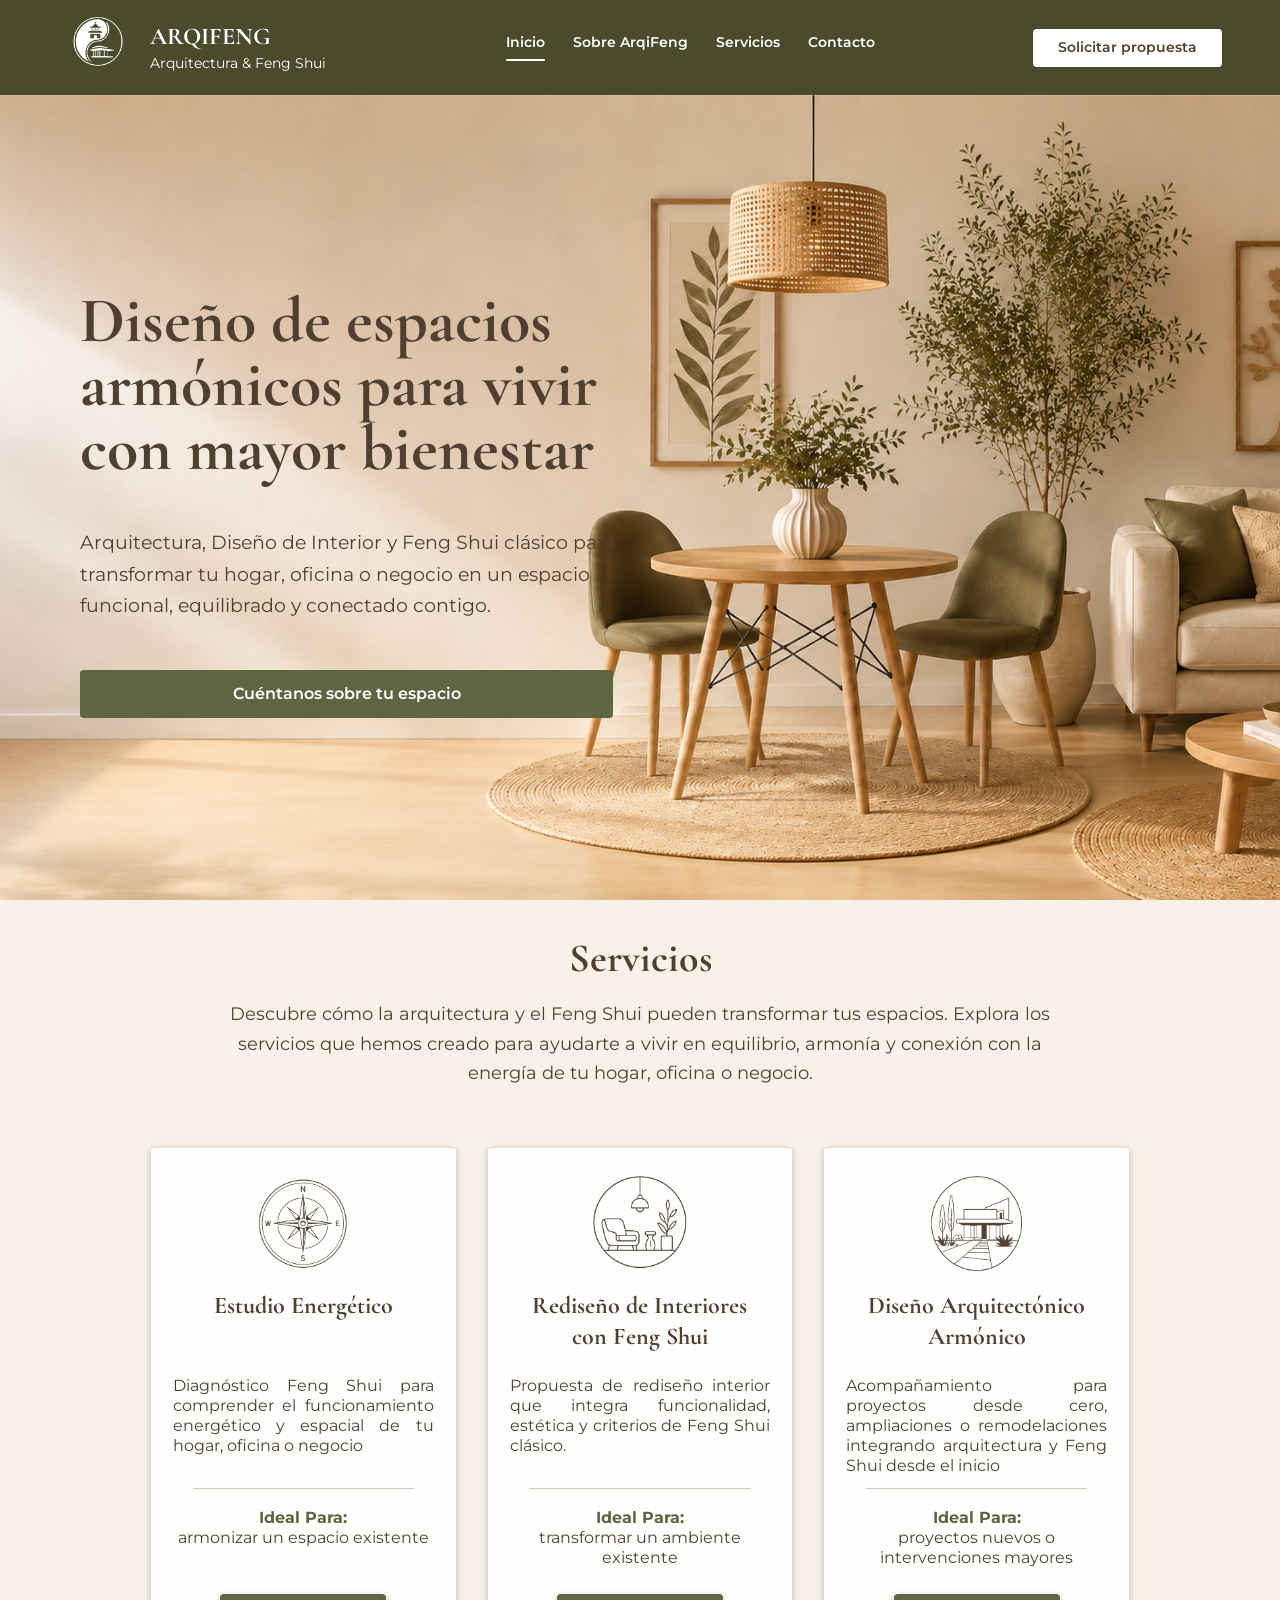
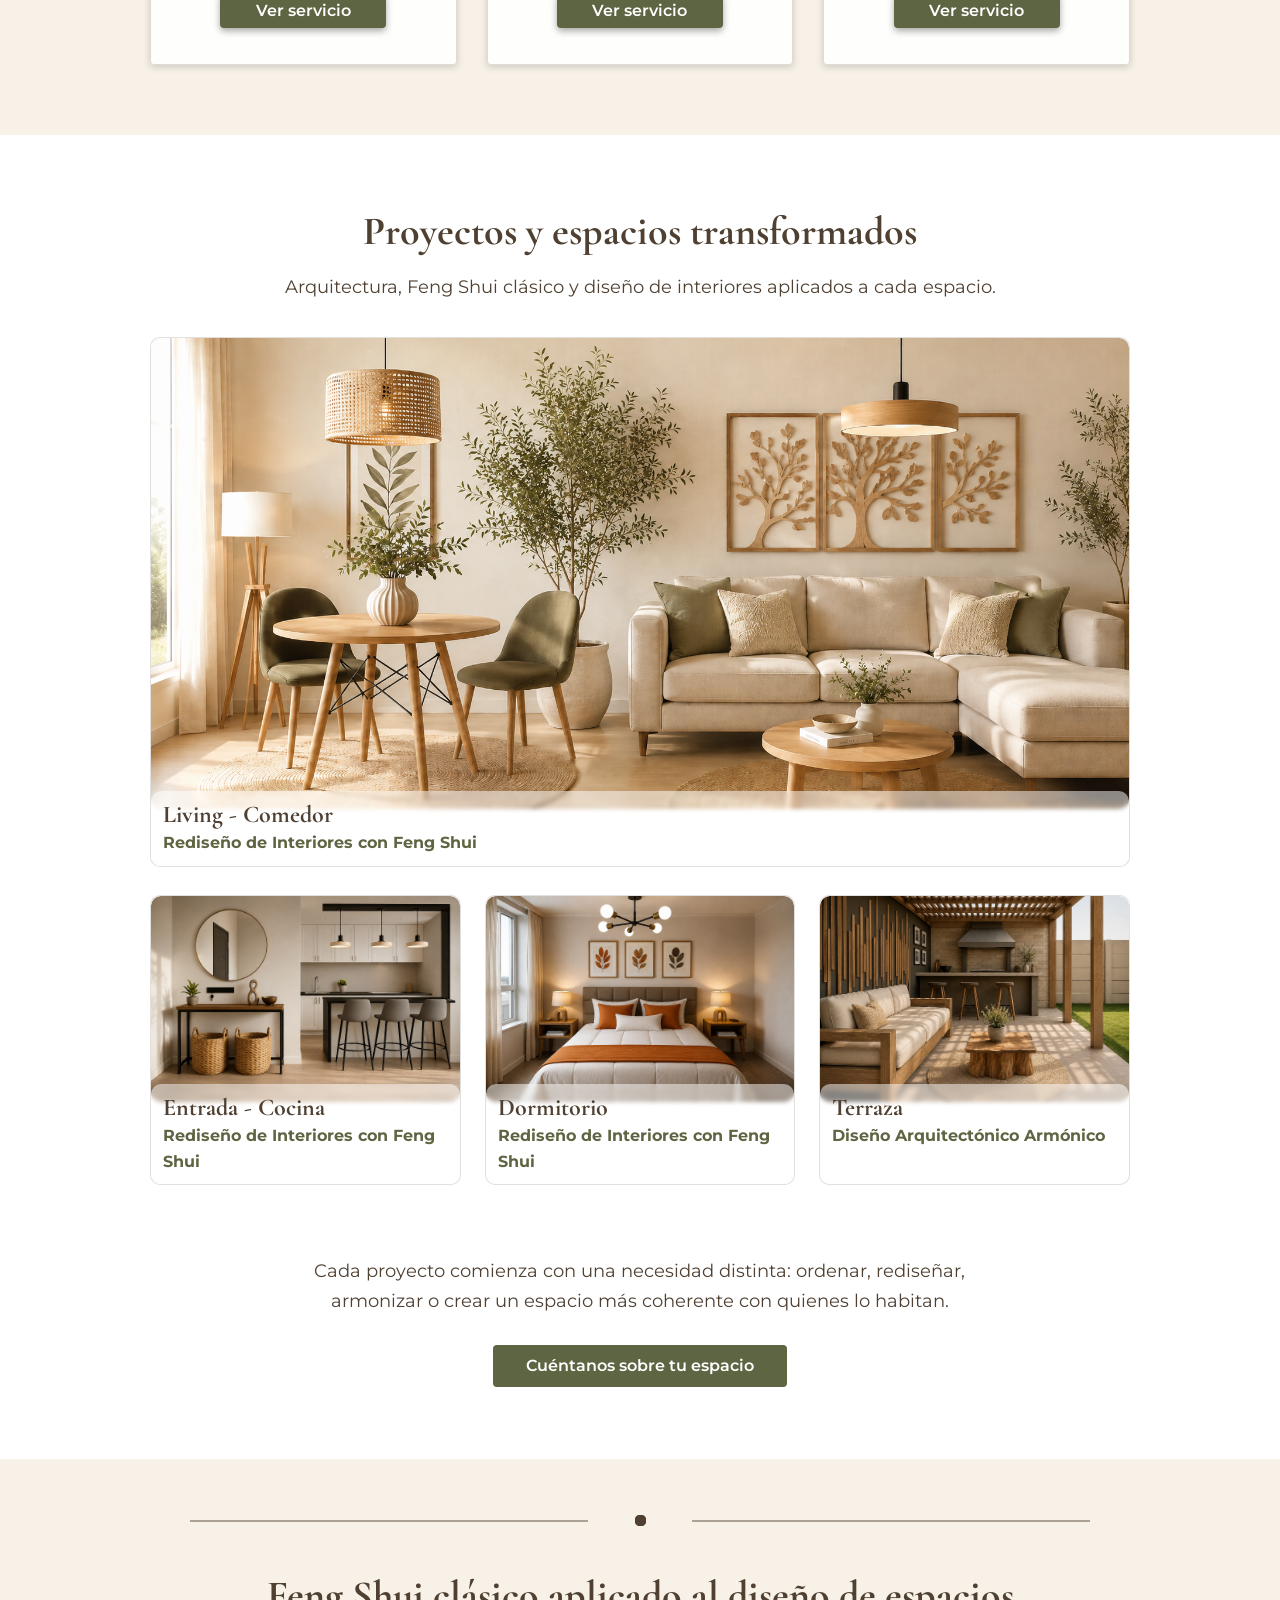
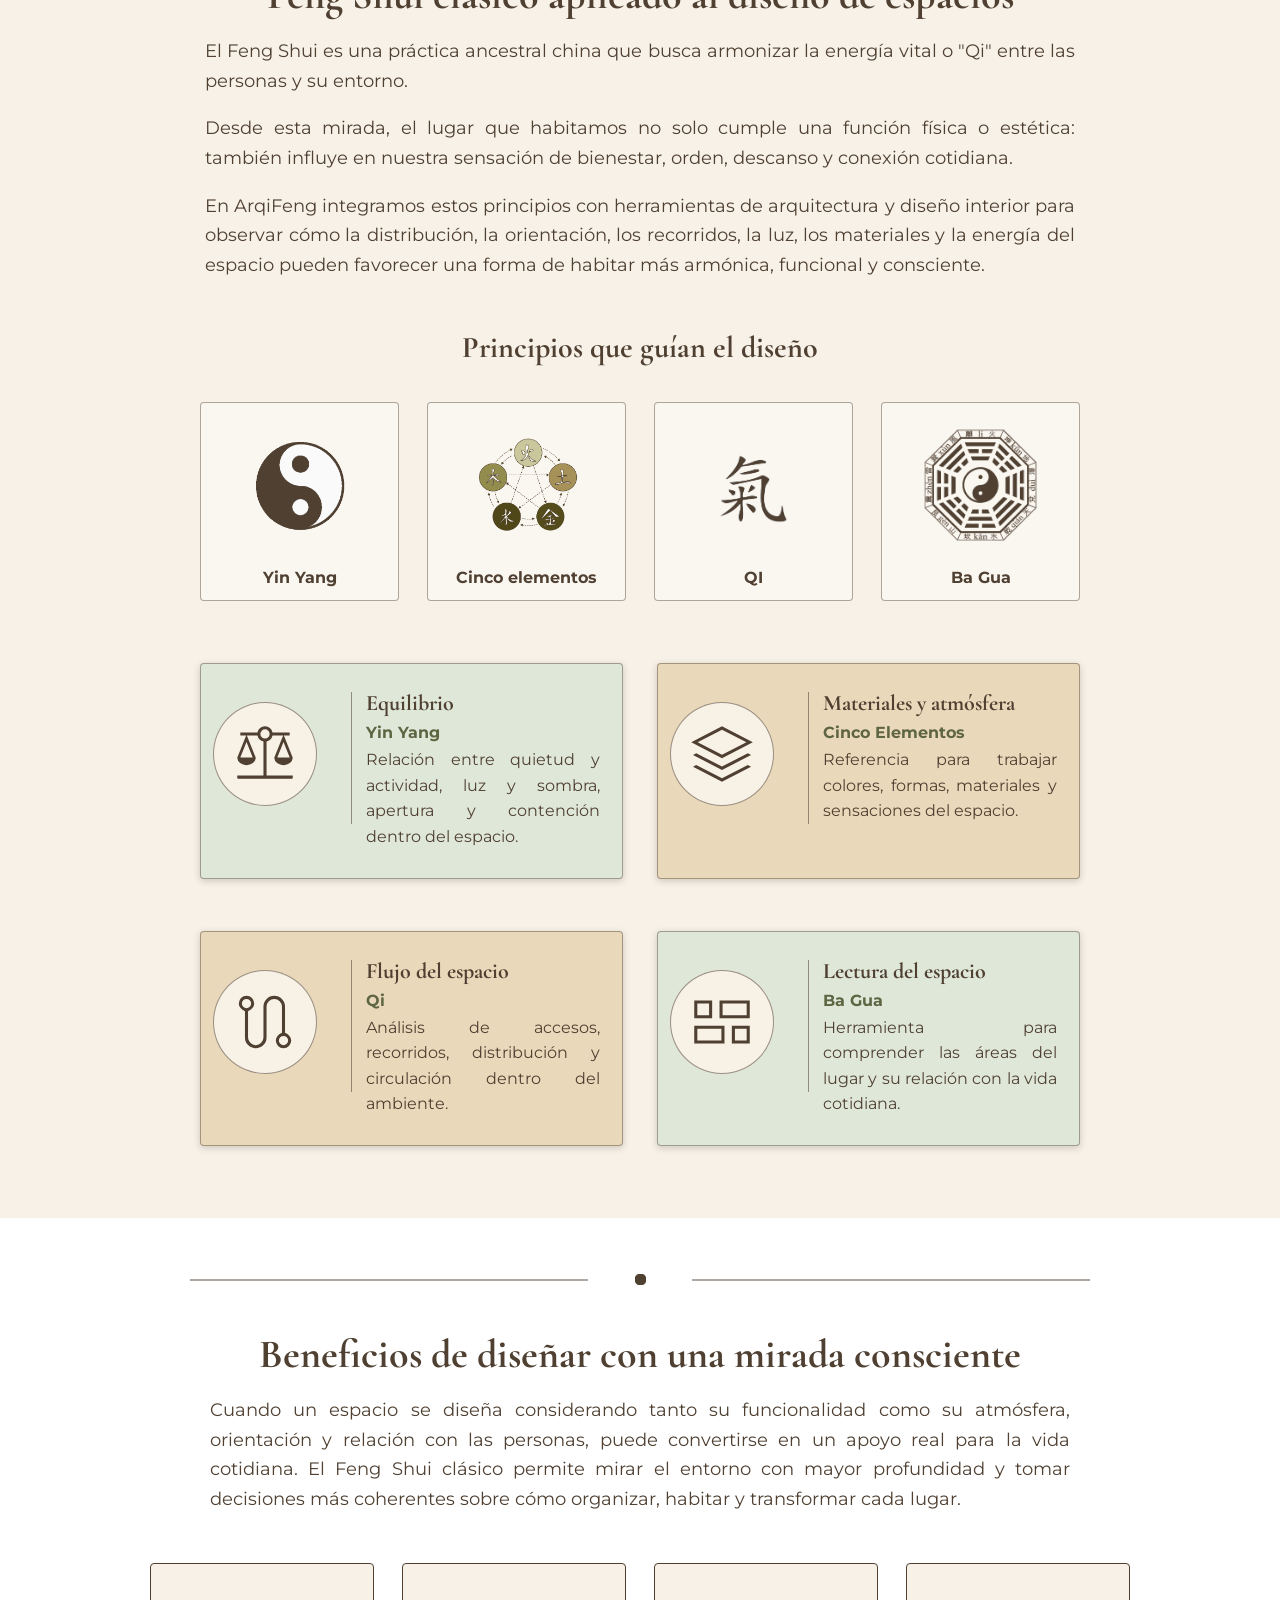
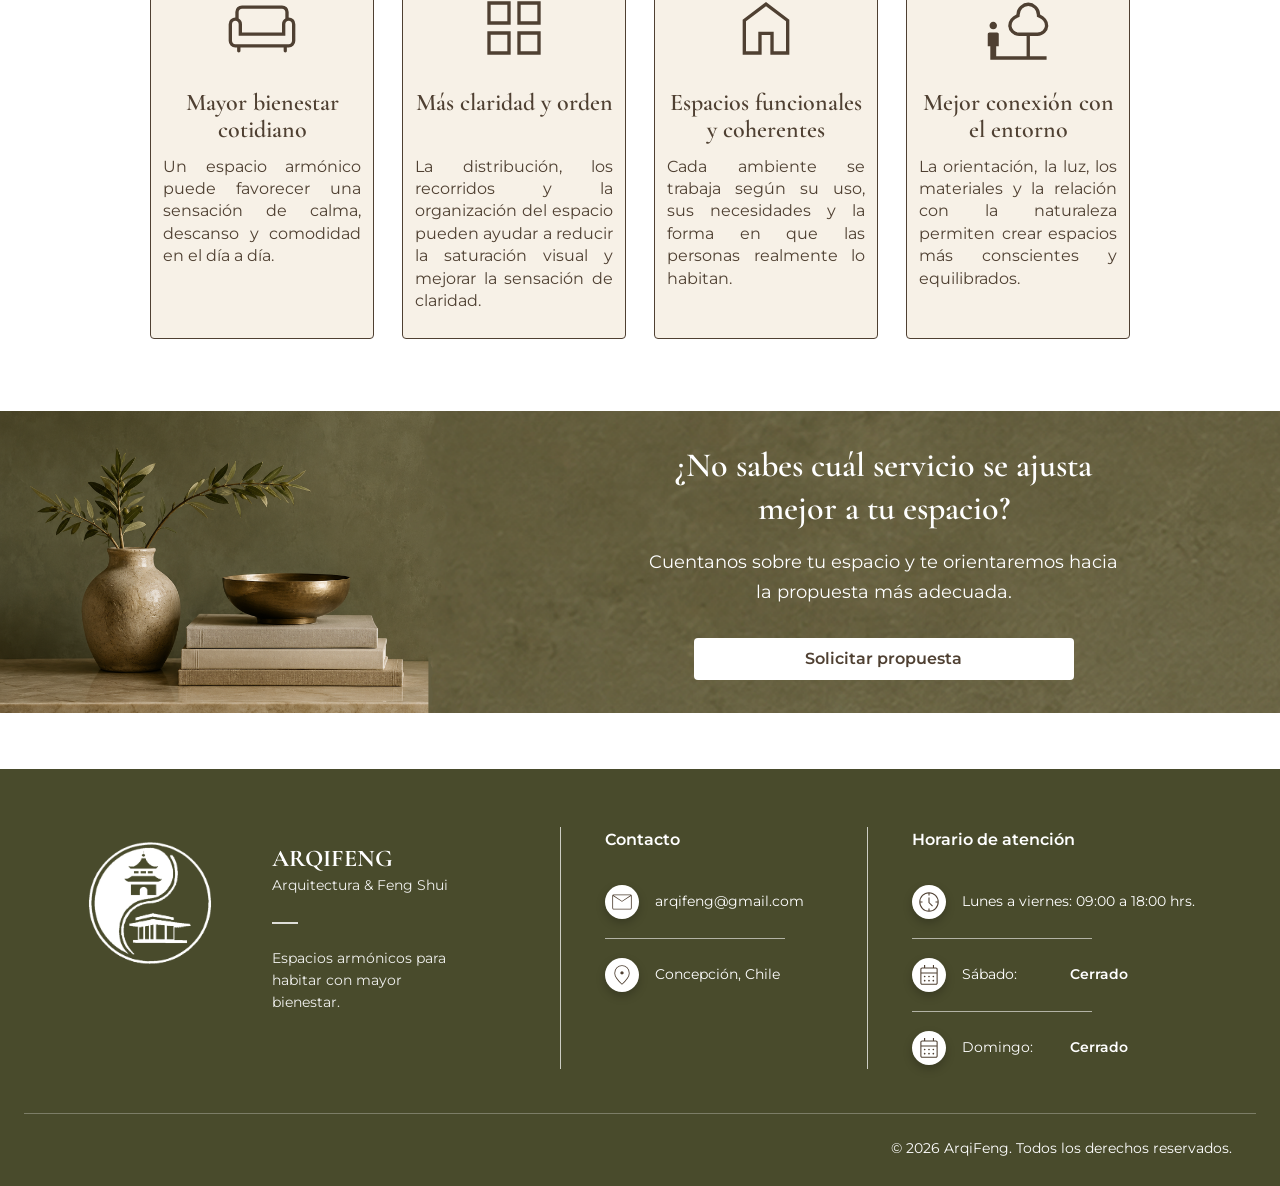
==== index.html @ 326760e2 "sitio web" ====
<!doctype html>
<html lang="es">
  <!--HEAD-->
  <head>
    <meta charset="utf-8" />
    <meta name="viewport" content="width=device-width, initial-scale=1" />
    <title>Inicio | Arqifeng</title>
    <meta
      name="description"
      content="Arquitectura, diseño interior y Feng Shui clásico para transformar hogares, oficinas y negocios en espacios funcionales y armónicos."
    />
    <link rel="stylesheet" href="css/styles.css" />
  </head>
  <body>
    <!--HEADER-->
    <header class="site-header">
      <div class="header-inner">
        <a class="brand" href="index.html" aria-label="ArqiFeng inicio">
          <img
            class="brand-logo"
            src="img/imagenes/Logo%20en%20blanco.png"
            alt=""
          />
          <span>
            <span class="brand-name text-h4">ARQIFENG</span>
            <span class="brand-subtitle text-p1"
              >Arquitectura &amp; Feng Shui</span
            >
          </span>
        </a>
        <nav class="site-nav" aria-label="Navegación principal">
          <a class="active text-p1" href="index.html">Inicio</a>
          <a class="text-p1" href="sobre-arqifeng.html">Sobre ArqiFeng</a>
          <a class="text-p1" href="servicios.html">Servicios</a>
          <a class="text-p1" href="contacto.html">Contacto</a>
        </nav>
        <a class="header-cta text-p1" href="contacto.html"
          >Solicitar propuesta</a
        >
        <button
          class="menu-toggle"
          type="button"
          aria-label="Abrir menú"
          aria-expanded="false"
        >
          <span></span>
        </button>
      </div>
    </header>
    <!--HERO -->
    <main>
      <section class="hero home-hero">
        <img
          class="hero-bg"
          src="img/imagenes/hero_inicio.png"
          alt="imagenfondoliving"
        />
        <div class="hero-content">
          <div class="hero-copy reveal">
            <h1 class="text-h1">
              <strong
                >Diseño de espacios armónicos para vivir con mayor
                bienestar</strong
              >
            </h1>
            <p class="text-p3">
              Arquitectura, Diseño de Interior y Feng Shui clásico para
              transformar tu hogar, oficina o negocio en un espacio funcional,
              equilibrado y conectado contigo.
            </p>
            <a class="button btn-primary text-p4" href="contacto.html"
              >Cuéntanos sobre tu espacio</a
            >
          </div>
        </div>
      </section>
      <!--SERVICIOS-->
      <section class="section alt service-overview">
        <div class="container">
          <h2 class="section-title text-h2 reveal">Servicios</h2>
          <p class="section-lead text-p3 reveal">
            Descubre cómo la arquitectura y el Feng Shui pueden transformar tus
            espacios. Explora los servicios que hemos creado para ayudarte a
            vivir en equilibrio, armonía y conexión con la energía de tu hogar,
            oficina o negocio.
          </p>
          <div class="services-grid">
            <article class="service-card reveal">
              <img src="img/imagenes/Servicio_Estudio_Energetico.png" alt="" />
              <h4 class="text-h4">Estudio Energético</h4>
              <p class="text-p4">
                Diagnóstico Feng Shui para comprender el funcionamiento
                energético y espacial de tu hogar, oficina o negocio
              </p>
              <div class="divider" aria-hidden="true"></div>
              <p class="ideal text-p4">
                <strong>Ideal Para:</strong><br />armonizar un espacio existente
              </p>
              <a
                class="button btn-primary text-p4"
                href="servicios.html#servicio-01"
                >Ver servicio</a
              >
            </article>
            <article class="service-card reveal">
              <img src="img/imagenes/Servicio_rediseno.png" alt="" />
              <h4 class="text-h4">Rediseño de Interiores<br />con Feng Shui</h4>
              <p class="text-p4">
                Propuesta de rediseño interior que integra funcionalidad,
                estética y criterios de Feng Shui clásico.
              </p>
              <div class="divider" aria-hidden="true"></div>
              <p class="ideal text-p4">
                <strong>Ideal Para:</strong><br />transformar un ambiente
                existente
              </p>
              <a
                class="button btn-primary text-p4"
                href="servicios.html#servicio-02"
                >Ver servicio</a
              >
            </article>
            <article class="service-card reveal">
              <img src="img/imagenes/Servicio_Diseno.png" alt="" />
              <h4 class="text-h4">Diseño Arquitectónico<br />Armónico</h4>
              <p class="text-p4">
                Acompañamiento para proyectos desde cero, ampliaciones o
                remodelaciones integrando arquitectura y Feng Shui desde el
                inicio
              </p>
              <div class="divider" aria-hidden="true"></div>
              <p class="ideal text-p4">
                <strong>Ideal Para:</strong><br />proyectos nuevos o
                intervenciones mayores
              </p>
              <a
                class="button btn-primary text-p4"
                href="servicios.html#servicio-03"
                >Ver servicio</a
              >
            </article>
          </div>
        </div>
      </section>
      <!--PORTAFOLIO-->
      <section class="section">
        <div class="container">
          <h2 class="section-title text-h2 reveal">
            Proyectos y espacios transformados
          </h2>
          <p class="section-lead text-p3 reveal">
            Arquitectura, Feng Shui clásico y diseño de interiores aplicados a
            cada espacio.
          </p>
          <div class="project-feature project-card reveal">
            <img
              class="image-portafolio"
              src="img/imagenes/Living-Comedor.png"
              alt="Living comedor rediseñado"
            />
            <div class="project-meta">
              <p class="project-title text-h4">Living - Comedor</p>
              <p class="project-type text-p4">
                <strong> Rediseño de Interiores con Feng Shui</strong>
              </p>
            </div>
          </div>
          <div class="project-grid reveal" style="margin-top: 28px">
            <article class="project-card">
              <img
                class="image-portafolio"
                src="img/imagenes/Entrada_y_cocina.png"
                alt="Entrada y cocina"
              />
              <div class="project-meta">
                <p class="project-title text-h4">Entrada - Cocina</p>
                <p class="project-type text-p4">
                  <strong> Rediseño de Interiores con Feng Shui</strong>
                </p>
              </div>
            </article>
            <article class="project-card">
              <img
                class="image-portafolio"
                src="img/imagenes/habitacion_portafolio.png"
                alt="Dormitorio"
              />
              <div class="project-meta">
                <p class="project-title text-h4">Dormitorio</p>
                <p class="project-type text-p4">
                  <strong> Rediseño de Interiores con Feng Shui</strong>
                </p>
              </div>
            </article>
            <article class="project-card">
              <img
                class="image-portafolio"
                src="img/imagenes/terraza.png"
                alt="Terraza"
              />
              <div class="project-meta">
                <p class="project-title text-h4">Terraza</p>
                <p class="project-type text-p4">
                  <strong> Diseño Arquitectónico Armónico</strong>
                </p>
              </div>
            </article>
            <p class="project-note text-p3 reveal">
              Cada proyecto comienza con una necesidad distinta: ordenar,
              rediseñar, armonizar o crear un espacio más coherente con quienes
              lo habitan.
            </p>
          </div>
          <p class="text-center text-p4 reveal" style="margin-top: 28px">
            <a class="button btn-primary text-p4" href="contacto.html"
              >Cuéntanos sobre tu espacio</a
            >
          </p>
        </div>
      </section>
      <!--FENG SHUI-->
      <section class="section alt feng-shui-section">
        <div class="container">
          <div class="section-separator reveal" aria-hidden="true"></div>
          <h2 class="section-title text-h2 reveal">
            Feng Shui clásico aplicado al diseño de espacios
          </h2>
          <p class="section-lead text-p3 reveal">
            El Feng Shui es una práctica ancestral china que busca armonizar la
            energía vital o "Qi" entre las personas y su entorno.
          </p>
          <p class="section-lead text-p3 reveal">
            Desde esta mirada, el lugar que habitamos no solo cumple una función
            física o estética: también influye en nuestra sensación de
            bienestar, orden, descanso y conexión cotidiana.
          </p>
          <p class="section-lead text-p3 reveal">
            En ArqiFeng integramos estos principios con herramientas de
            arquitectura y diseño interior para observar cómo la distribución,
            la orientación, los recorridos, la luz, los materiales y la energía
            del espacio pueden favorecer una forma de habitar más armónica,
            funcional y consciente.
          </p>
          <h3
            class="detail-heading text-h3 text-center reveal"
            style="margin-top: 48px"
          >
            Principios que guían el diseño
          </h3>
          <div class="principle-icons reveal">
            <article class="principle-icon-card">
              <div class="principle-icon-media">
                <img
                  src="img/imagenes/yin%20yang%20CORRECTO.png"
                  alt="Símbolo Yin Yang"
                />
              </div>
              <p class="principle-icon-label text-p4">
                <strong>Yin Yang</strong>
              </p>
            </article>
            <article class="principle-icon-card">
              <div class="principle-icon-media">
                <img
                  src="img/imagenes/5%20elementos.png"
                  alt="Diagrama de los cinco elementos"
                />
              </div>
              <p class="principle-icon-label text-p4">
                <strong>Cinco elementos</strong>
              </p>
            </article>
            <article class="principle-icon-card">
              <div class="principle-icon-media">
                <img src="img/imagenes/qi.png" alt="Carácter Qi" />
              </div>
              <p class="principle-icon-label text-p4"><strong>QI</strong></p>
            </article>
            <article class="principle-icon-card">
              <div class="principle-icon-media">
                <img
                  src="img/imagenes/bagua%20pagina%20web.png"
                  alt="Símbolo Ba Gua"
                />
              </div>
              <p class="principle-icon-label text-p4">
                <strong>Ba Gua</strong>
              </p>
            </article>
          </div>
          <div class="principles">
            <article class="principle reveal">
              <img
                src="img/iconos/balance_24dp_4F4032_FILL0_wght200_GRAD0_opsz24.svg"
                alt=""
              />
              <div class="principle-divider" aria-hidden="true"></div>
              <h3 class="text-h4"><strong>Equilibrio</strong></h3>
              <p class="principle-subtitle text-p4">
                <strong>Yin Yang</strong>
              </p>
              <p class="principle-copy text-p4">
                Relación entre quietud y actividad, luz y sombra, apertura y
                contención dentro del espacio.
              </p>
            </article>
            <article class="principle reveal">
              <img
                src="img/iconos/stacks_24dp_4F4032_FILL0_wght200_GRAD0_opsz24.svg"
                alt=""
              />
              <div class="principle-divider" aria-hidden="true"></div>
              <h3 class="text-h4"><strong>Materiales y atmósfera</strong></h3>
              <p class="principle-subtitle text-p4">
                <strong>Cinco Elementos</strong>
              </p>
              <p class="principle-copy text-p4">
                Referencia para trabajar colores, formas, materiales y
                sensaciones del espacio.
              </p>
            </article>
            <article class="principle reveal">
              <img
                src="img/iconos/route_24dp_4F4032_FILL0_wght200_GRAD0_opsz24.svg"
                alt=""
              />
              <div class="principle-divider" aria-hidden="true"></div>
              <h3 class="text-h4"><strong>Flujo del espacio</strong></h3>
              <p class="principle-subtitle text-p4"><strong>Qi</strong></p>
              <p class="principle-copy text-p4">
                Análisis de accesos, recorridos, distribución y circulación
                dentro del ambiente.
              </p>
            </article>
            <article class="principle reveal">
              <img
                src="img/iconos/dashboard_2_24dp_4F4032_FILL0_wght200_GRAD0_opsz24.svg"
                alt=""
              />
              <div class="principle-divider" aria-hidden="true"></div>
              <h3 class="text-h4"><strong>Lectura del espacio</strong></h3>
              <p class="principle-subtitle text-p4"><strong>Ba Gua</strong></p>
              <p class="principle-copy text-p4">
                Herramienta para comprender las áreas del lugar y su relación
                con la vida cotidiana.
              </p>
            </article>
          </div>
        </div>
      </section>
      <!--BENEFICIOS DEL FENG SHUI-->
      <section class="section benefits-section">
        <div class="container">
          <div class="section-separator reveal" aria-hidden="true"></div>
          <h2 class="section-title text-h2 reveal">
            Beneficios de diseñar con una mirada consciente
          </h2>
          <p class="section-lead text-p3 reveal">
            Cuando un espacio se diseña considerando tanto su funcionalidad como
            su atmósfera, orientación y relación con las personas, puede
            convertirse en un apoyo real para la vida cotidiana. El Feng Shui
            clásico permite mirar el entorno con mayor profundidad y tomar
            decisiones más coherentes sobre cómo organizar, habitar y
            transformar cada lugar.
          </p>
          <div class="benefit-grid">
            <article class="benefit reveal">
              <img
                src="img/iconos/chair_24dp_4F4032_FILL0_wght200_GRAD0_opsz24.svg"
                alt=""
              />
              <h3 class="text-h4">Mayor bienestar cotidiano</h3>
              <p class="text-p4">
                Un espacio armónico puede favorecer una sensación de calma,
                descanso y comodidad en el día a día.
              </p>
            </article>
            <article class="benefit reveal">
              <img
                src="img/iconos/grid_view_24dp_4F4032_FILL0_wght200_GRAD0_opsz24.svg"
                alt=""
              />
              <h3 class="text-h4">Más claridad y orden</h3>
              <p class="text-p4">
                La distribución, los recorridos y la organización del espacio
                pueden ayudar a reducir la saturación visual y mejorar la
                sensación de claridad.
              </p>
            </article>
            <article class="benefit reveal">
              <img
                src="img/iconos/home_24dp_4F4032_FILL0_wght200_GRAD0_opsz24.svg"
                alt=""
              />
              <h3 class="text-h4">Espacios funcionales<br />y coherentes</h3>
              <p class="text-p4">
                Cada ambiente se trabaja según su uso, sus necesidades y la
                forma en que las personas realmente lo habitan.
              </p>
            </article>
            <article class="benefit reveal">
              <img
                src="img/iconos/nature_people_24dp_4F4032_FILL0_wght200_GRAD0_opsz24.svg"
                alt=""
              />
              <h3 class="text-h4">Mejor conexión con el entorno</h3>
              <p class="text-p4">
                La orientación, la luz, los materiales y la relación con la
                naturaleza permiten crear espacios más conscientes y
                equilibrados.
              </p>
            </article>
          </div>
        </div>
      </section>

      <!--LlAMADO A LA ACCIÓN-->
      <section class="cta-band">
        <img src="img/imagenes/INVITACION%20A%20COTIZAR.png" alt="" />
        <div class="container">
          <div class="cta-copy reveal">
            <h2 class="text-h3">
              ¿No sabes cuál servicio se ajusta mejor a tu espacio?
            </h2>
            <p class="text-p3">
              Cuentanos sobre tu espacio y te orientaremos hacia la propuesta
              más adecuada.
            </p>
            <a class="button light text-p4" href="contacto.html"
              >Solicitar propuesta</a
            >
          </div>
        </div>
      </section>
    </main>
    <!-- FOOTER-->
    <footer class="site-footer">
      <div class="container footer-grid">
        <div class="footer-brand">
          <img src="img/imagenes/Logo%20en%20blanco.png" alt="" />
          <div class="footer-brand-copy">
            <p class="footer-title text-h4">ARQIFENG</p>
            <p class="text-p1">Arquitectura &amp; Feng Shui</p>
            <span class="footer-accent"></span>
            <p class="footer-description text-p1">
              Espacios armónicos para habitar con mayor bienestar.
            </p>
          </div>
        </div>
        <div class="footer-column">
          <p class="footer-heading text-p4">Contacto</p>
          <a
            class="footer-item text-p1"
            href="mailto:arqifeng@gmail.com?subject=Información%20de%20Servicios%20ArqiFeng"
            ><span class="footer-icon"
              ><img
                src="img/iconos/mail_48dp_4F4032_FILL0_wght200_GRAD0_opsz48.svg"
                alt="" /></span
            ><span class="text-p1">arqifeng@gmail.com</span></a
          >
          <span class="footer-rule"></span>
          <p class="footer-item text-p1">
            <span class="footer-icon"
              ><img
                src="img/iconos/location_on_48dp_4F4032_FILL0_wght200_GRAD0_opsz48.svg"
                alt="" /></span
            ><span class="text-p1">Concepción, Chile</span>
          </p>
        </div>
        <div class="footer-column footer-hours">
          <p class="footer-heading text-p4">Horario de atención</p>
          <p class="footer-item text-p1">
            <span class="footer-icon footer-icon-text">
              <img
                src="img/iconos/nest_clock_farsight_analog_24dp_4F4032_FILL0_wght200_GRAD0_opsz24.svg"
                alt=""
            /></span>
            <span class="text-p1">Lunes a viernes: 09:00 a 18:00 hrs.</span>
          </p>
          <span class="footer-rule"></span>
          <p class="footer-item footer-schedule text-p1">
            <span class="footer-icon footer-icon-text"
              ><img
                src="img/iconos/calendar_month_24dp_4F4032_FILL0_wght200_GRAD0_opsz24.svg"
                alt=""
            /></span>
            <span class="text-p1">Sábado:</span>
            <strong class="text-p1">Cerrado</strong>
          </p>
          <span class="footer-rule"></span>
          <p class="footer-item footer-schedule text-p1">
            <span class="footer-icon footer-icon-text"
              ><img
                src="img/iconos/calendar_month_24dp_4F4032_FILL0_wght200_GRAD0_opsz24.svg"
                alt=""
            /></span>
            <span class="text-p1">Domingo:</span>
            <strong class="text-p1">Cerrado</strong>
          </p>
        </div>
      </div>
      <p class="copyright text-p1">
        © 2026 ArqiFeng. Todos los derechos reservados.
      </p>
    </footer>

    <script src="js/main.js"></script>
  </body>
</html>
---- css/styles.css ----
@import url("https://fonts.googleapis.com/css2?family=Cormorant+Garamond:wght@500;600;700&family=Montserrat:wght@400;500;600;700&family=Raleway:wght@400;500;600&display=swap");

:root {
  --olive: #494b2c;
  --olive-2: #5e6542;
  --olive-dark: #33351f;
  --cream: #f7f1e7;
  --sand: #e9decc;
  --paper: #fffaf3;
  --ink: #4f4032;
  --muted: #4f4032;
  --line: rgba(79, 64, 50, 0.28);
  --shadow: 0 16px 38px rgba(46, 39, 29, 0.17);
  --serif: "Cormorant Garamond", Georgia, "Times New Roman", serif;
  --sans: "Montserrat", Arial, sans-serif;
  --nav: "Montserrat", Arial, sans-serif;
  --max: 980px;
  --header-h: 95px;
}

* {
  box-sizing: border-box;
}

html {
  scroll-behavior: smooth;
}

body {
  margin: 0;
  color: var(--ink);
  font-family: var(--sans);
  font-size: 16px;
  line-height: 1.55;
  background: #fff;
}

img {
  display: block;
  max-width: 100%;
}

a {
  color: inherit;
  text-decoration: none;
}

p,
h1,
h2,
h3 {
  margin: 0;
}

.site-header {
  position: sticky;
  top: 0;
  z-index: 50;
  height: var(--header-h);
  background: var(--olive);
  color: #fff;
  box-shadow: 0 1px 0 rgba(255, 255, 255, 0.15);
}

.header-inner {
  width: min(100%, 1220px);
  height: 100%;
  margin: 0 auto;
  padding: 0 28px;
  display: flex;
  align-items: center;
  justify-content: space-between;
  gap: 28px;
}

.brand {
  display: flex;
  align-items: center;
  gap: 12px;
  min-width: 290px;
}

.brand > span {
  display: flex;
  flex-direction: column;
  justify-content: center;
  gap: 1px;
}

.brand-logo {
  width: 80px;
  height: 80px;
  object-fit: contain;
  transform: translateY(3px);
}

.brand-name {
  display: block;
  font-family: "Raleway", var(--sans);
  font-size: 24px;
  line-height: 0.95;
  font-weight: 700;
  letter-spacing: 0;
}

.brand-subtitle {
  display: block;
  margin-top: 0;
  font-family: var(--nav);
  font-size: 14px;
  font-weight: 700;
}

.site-nav {
  display: flex;
  align-items: center;
  gap: 28px;
  font-family: var(--nav);
  font-size: 14px;
  font-weight: 700;
}

.site-nav a {
  position: relative;
  display: inline-block;
  padding-bottom: 10px;
  color: #fff;
  transition: color 180ms ease;
}

.site-nav a:hover:not(.active) {
  color: var(--sand);
}

.site-nav a.active {
  color: #fff;
}

.site-nav a.active::after {
  content: "";
  position: absolute;
  left: 0;
  right: 0;
  bottom: 2px;
  height: 2px;
  background: #fff;
  border-radius: 999px;
}

.header-cta,
.button {
  display: inline-flex;
  align-items: center;
  justify-content: center;
  min-height: 42px;
  padding: 0 32px;
  border: 1px solid transparent;
  border-radius: 4px;
  font-family: var(--nav);
  font-size: 14px;
  font-weight: 700;
  letter-spacing: 0.08em;
  cursor: pointer;
  transition:
    transform 180ms ease,
    background 180ms ease,
    color 180ms ease,
    border-color 180ms ease;
}

.header-cta {
  background: #fff;
  color: var(--ink);
  min-width: 188px;
  min-height: 38px;
  padding: 0 24px;
}

.button {
  background: var(--olive-2);
  color: #fff;
}

.button.light {
  background: #fff;
  color: var(--ink);
}

.button:hover,
.header-cta:hover {
  transform: translateY(-1px);
}

.button:not(.light):not(.ghost):hover {
  background: #fff;
  border-color: var(--olive-2);
  color: var(--olive-2);
}

.button.light:hover,
.header-cta:hover {
  background: transparent;
  border-color: #fff;
  color: #fff;
}

.menu-toggle {
  display: none;
  width: 44px;
  height: 44px;
  border: 1px solid rgba(255, 255, 255, 0.4);
  border-radius: 4px;
  background: transparent;
  color: #fff;
}

.menu-toggle span,
.menu-toggle span::before,
.menu-toggle span::after {
  display: block;
  width: 22px;
  height: 2px;
  margin: 0 auto;
  background: currentColor;
  content: "";
  transition: transform 180ms ease;
}

.menu-toggle span::before {
  transform: translateY(-7px);
}

.menu-toggle span::after {
  transform: translateY(5px);
}

.section {
  padding: 72px 24px;
}

.section.alt {
  background: var(--cream);
}

.container {
  width: min(100%, var(--max));
  margin: 0 auto;
}

.section-title {
  font-family: "Raleway", var(--sans);
  font-size: clamp(34px, 4vw, 40px);
  font-weight: 400;
  line-height: 1.2;
  text-align: center;
}

.section-lead {
  max-width: 860px;
  margin: 18px auto 0;
  font-size: 18px;
  text-align: center;
}

.section-separator {
  position: relative;
  --dot-size: 11px;
  width: min(100%, 900px);
  height: 16px;
  margin: -18px auto 42px;
  background: radial-gradient(
      circle,
      var(--ink) 0 calc(var(--dot-size) / 2),
      transparent calc(var(--dot-size) / 2 + 1px)
    )
    center / var(--dot-size) var(--dot-size) no-repeat;
}

.section-separator::before,
.section-separator::after {
  position: absolute;
  top: 50%;
  width: calc(50% - 52px);
  border-top: 1px solid rgba(79, 64, 50, 0.9);
  transform: translateY(-50%);
  content: "";
}

.section-separator::before {
  left: 0;
}

.section-separator::after {
  right: 0;
}

.hero {
  position: relative;
  min-height: calc(100svh - var(--header-h));
  overflow: hidden;
}

.hero.short {
  min-height: 500px;
}

.hero img.hero-bg {
  position: absolute;
  inset: 0;
  width: 100%;
  height: 100%;
  object-fit: cover;
}

.hero-content {
  position: relative;
  z-index: 1;
  width: min(100%, 1180px);
  margin: 0 auto;
  padding: clamp(72px, 10vw, 98px) 28px 42px;
}

.home-hero .hero-content {
  width: 100%;
  min-height: calc(100svh - var(--header-h));
  display: flex;
  flex-direction: column;
  justify-content: center;
  align-items: flex-start;
  padding: 54px 80px 42px;
}

.hero-copy {
  max-width: 540px;
}

.hero h1 {
  font-family: var(--serif);
  font-size: clamp(48px, 6vw, 64px);
  line-height: 1;
  font-weight: 500;
}

.home-hero h1 {
  max-width: 560px;
  font-size: clamp(48px, 5vw, 64px);
}

.hero p {
  margin-top: 46px;
  max-width: 560px;
  font-size: clamp(19px, 2vw, 23px);
  line-height: 1.35;
  color: var(--ink);
}

.home-hero .hero-copy p {
  font-size: 19px;
  line-height: 1.65;
}

.hero .button {
  width: min(100%, 533px);
  margin-top: 48px;
  min-height: 48px;
}

.page-hero .hero-content {
  display: flex;
  min-height: 500px;
  align-items: center;
}

.page-hero .hero-copy {
  max-width: 610px;
}

.page-hero h1 {
  font-size: clamp(38px, 4vw, 42px);
}

.page-hero p {
  margin-top: 32px;
  font-size: 20px;
  line-height: 1.6;
}

.page-hero .hero-copy p {
  text-align: justify;
}

.about-hero {
  min-height: 424px;
  background: #fff;
}

.about-hero img.hero-bg {
  left: 50%;
  width: 50%;
  height: 424px;
  object-fit: cover;
  object-position: center;
}

.about-hero .hero-content {
  width: 100%;
  min-height: 424px;
  padding: 28px 0 0 126px;
  align-items: flex-start;
}

.about-hero .hero-copy {
  max-width: 380px;
}

.about-hero h1 {
  font-size: 40px;
}

.about-hero h1::after {
  display: block;
  width: 93px;
  margin-top: 16px;
  border-top: 1px solid var(--ink);
  content: "";
}

.about-hero p {
  margin-top: 32px;
  font-size: 19px;
  line-height: 1.28;
}

.about-hero .hero-note {
  margin-top: 46px;
  font-size: 17px;
  font-style: italic;
}

.about-hero .button {
  width: 379px;
  margin-top: 32px;
  box-shadow: 0 3px 7px rgba(0, 0, 0, 0.35);
}

.text-center {
  text-align: center;
}

.services-grid {
  display: grid;
  grid-template-columns: repeat(3, 1fr);
  gap: 44px;
  margin-top: 58px;
}

.service-card {
  min-height: 568px;
  padding: 30px 28px 34px;
  display: grid;
  grid-template-rows: 106px 76px 126px 20px 58px 78px;
  row-gap: 0;
  align-items: center;
  justify-items: center;
  text-align: center;
  background: rgba(254, 250, 243, 0.82);
  border: 1px solid rgba(94, 85, 73, 0.22);
  border-radius: 4px;
  box-shadow: 0 3px 10px rgba(41, 33, 24, 0.15);
  transform-origin: center;
  transition:
    transform 180ms ease,
    box-shadow 180ms ease;
}

.service-overview {
  padding-top: 34px;
  padding-bottom: 70px;
}

.service-overview .services-grid,
.services-page-hero .services-grid {
  gap: 30px;
  margin-top: 58px;
}

.service-overview .service-card,
.services-page-hero .service-card {
  min-height: 506px;
  padding: 24px 22px 28px;
  background: rgba(255, 255, 255, 0.88);
  border: 1px solid rgba(79, 64, 50, 0.18);
  border-radius: 4px;
  box-shadow: 0 2px 7px rgba(60, 52, 42, 0.22);
}

.service-overview .service-card:hover,
.services-page-hero .service-card:hover {
  transform: scale(1.05);
  box-shadow: 0 8px 18px rgba(60, 52, 42, 0.24);
}

.service-overview .service-card .button,
.services-page-hero .service-card .button {
  width: 166px;
  min-height: 34px;
  margin-left: auto;
  margin-right: auto;
  box-shadow: 0 3px 7px rgba(0, 0, 0, 0.35);
  white-space: nowrap;
}

.service-card img {
  width: 106px;
  height: 106px;
  object-fit: contain;
}

.service-card h4 {
  align-self: start;
  margin-top: 12px;
}

.service-card p {
  align-self: start;
  margin-top: 22px;
  font-size: 16px;
  line-height: 1.25;
  text-align: justify;
}

.service-card .divider {
  width: 85%;
  margin-top: 8px;
  margin-bottom: 0;
  border-top: 1px solid var(--line);
  align-self: start;
}

.service-card .ideal {
  margin-top: 8px;
  padding-top: 0;
  align-self: start;
  text-align: center;
}

.service-card .ideal strong {
  color: var(--olive-2);
}

.service-card .button {
  width: 166px;
  margin-top: 36px;
  align-self: start;
  white-space: nowrap;
}

.project-feature {
  margin-top: 34px;
}

.project-card {
  overflow: hidden;
  border: 1px solid rgba(79, 64, 50, 0.16);
  border-radius: 10px;
  background: #fff;
}

.project-feature img {
  width: 100%;
  aspect-ratio: 1671 / 805;
  object-fit: cover;
}

.project-grid {
  display: grid;
  grid-template-columns: repeat(3, 1fr);
  gap: 24px;
}

.project-card img {
  aspect-ratio: 311 / 208;
  width: 100%;
  object-fit: cover;
}

.project-feature.project-card img {
  aspect-ratio: 1671 / 805;
}

.project-meta {
  position: relative;
  z-index: 1;
  min-height: 68px;
  margin-top: -18px;
  padding: 8px 12px 10px;
  background: rgba(255, 255, 255, 0.5);
  border-radius: 10px 10px 0 0;
  backdrop-filter: blur(2px);
}

.project-title {
  font-size: 24px;
  line-height: 1.05;
}

.project-type {
  font-size: 15px;
  color: var(--olive-2);
}

.project-note {
  grid-column: 1 / -1;
  max-width: 720px;
  margin: 48px auto 0;
  text-align: center;
  font-size: 19px;
}

.feng-shui-section .section-title,
.feng-shui-section .detail-heading {
  text-align: center;
}

.feng-shui-section .section-lead {
  max-width: 870px;
  text-align: justify;
}

.principle-icons {
  display: grid;
  grid-template-columns: repeat(4, minmax(0, 1fr));
  gap: 28px;
  width: min(100%, 880px);
  max-width: 100%;
  margin: 36px auto 0;
}

.principle-icon-card {
  aspect-ratio: 1;
  padding: 12px 10px 10px;
  display: flex;
  flex-direction: column;
  align-items: center;
  text-align: center;
  background: rgba(255, 255, 255, 0.4);
  border: 1px solid rgba(79, 64, 50, 0.45);
  border-radius: 4px;
}

.principle-icon-media {
  flex: 1;
  width: 100%;
  min-height: 0;
  display: flex;
  align-items: center;
  justify-content: center;
}

.principle-icon-media img {
  width: auto;
  max-width: 82%;
  max-height: 92%;
  object-fit: contain;
}

.principle-icon-label {
  margin: 10px 0 0;
  font-family: var(--sans);
  font-size: 15px;
  font-weight: 700;
  line-height: 1.2;
  color: var(--ink);
}

.principles {
  display: grid;
  grid-template-columns: repeat(2, 1fr);
  gap: 52px 34px;
  width: min(100%, 880px);
  margin-top: 62px;
  margin-left: auto;
  margin-right: auto;
}

.principle {
  min-height: 184px;
  padding: 28px 22px 28px 12px;
  display: grid;
  grid-template-columns: 124px 1px 1fr;
  grid-template-rows: 26px 22px auto;
  column-gap: 14px;
  row-gap: 2px;
  align-content: start;
  align-items: start;
  text-align: left;
  background: #dfe7d8;
  border: 1px solid rgba(79, 64, 50, 0.45);
  border-radius: 4px;
  box-shadow: 0 2px 7px rgba(60, 52, 42, 0.22);
}

.principle:nth-child(2),
.principle:nth-child(3) {
  background: #ead8ba;
}

.principle:nth-child(4) {
  background: #dfe7d8;
}

.principle img {
  grid-column: 1;
  grid-row: 1 / 4;
  width: 104px;
  height: 104px;
  margin: 0;
  padding: 14px;
  object-fit: contain;
  border: 1px solid rgba(79, 64, 50, 0.55);
  border-radius: 50%;
  background: #f8f1e6;
  align-self: start;
  margin-top: 10px;
}
.image-portafolio {
  border-radius: 10px;
}

.principle-divider {
  grid-column: 2;
  grid-row: 1 / 4;
  width: 1px;
  height: 132px;
  align-self: start;
  justify-self: center;
  background: rgba(79, 64, 50, 0.55);
}

.principle h3 {
  grid-column: 3;
  grid-row: 1;
  font-family: "Raleway", var(--sans);
  font-family: var(--serif);
  font-size: 22px;
  font-weight: 700;
  line-height: 1.05;
  margin-top: 0;
}

.principle-subtitle {
  grid-column: 3;
  grid-row: 2;
  margin-top: 0;
  font-family: var(--sans);
  font-size: 16px;
  font-weight: 700;
  line-height: 1.35;
  color: var(--olive-2);
}

.principle-copy {
  grid-column: 3;
  grid-row: 3;
  margin-top: 3px;
  font-size: 15px;
  line-height: 1.35;
  text-align: justify;
}

.benefit-grid {
  display: grid;
  grid-template-columns: repeat(4, 1fr);
  gap: 28px;
  margin-top: 48px;
}

.benefit {
  min-height: 318px;
  padding: 24px 12px 26px;
  display: grid;
  grid-template-rows: 84px 76px 1fr;
  justify-items: center;
  align-items: start;
  text-align: center;
  background: #f7f1e7;
  border: 1px solid rgb(79, 64, 50);
  border-radius: 4px;
  box-shadow: none;
}

.benefit img {
  width: 80px;
  height: 80px;
  object-fit: contain;
}

.benefit h3 {
  margin-top: 18px;
  font-family: var(--serif);
  font-size: 24px;
  font-weight: 600;
  line-height: 1.12;
  align-self: start;
}

.benefit p {
  width: 100%;
  margin-top: 8px;
  font-size: 16px;
  line-height: 1.4;
  text-align: justify;
}

.benefits-section .section-lead {
  text-align: justify;
}

.cta-band {
  position: relative;
  overflow: hidden;
  min-height: 302px;
  margin-bottom: 56px;
  display: flex;
  align-items: center;
  background: var(--sand);
}

.cta-band img {
  position: absolute;
  inset: 0;
  width: 100%;
  height: 100%;
  object-fit: cover;
}

.cta-band .container {
  position: relative;
  z-index: 1;
  display: grid;
  grid-template-columns: 1fr 1.1fr;
  gap: 40px;
  align-items: center;
}

.cta-copy {
  grid-column: 2;
  text-align: center;
}

.cta-copy h2 {
  font-family: var(--serif);
  font-size: clamp(26px, 3vw, 34px);
  font-weight: 600;
  line-height: 1.25;
  color: #fff;
}

.cta-copy p {
  margin: 18px auto 0;
  max-width: 480px;
  color: #fff;
}

.cta-copy .button {
  width: min(100%, 380px);
  margin-top: 30px;
}

.about-cta {
  display: grid;
  grid-template-columns: 1fr 1fr;
  align-items: stretch;
  min-height: 220px;
  background: var(--olive-2);
}

.about-cta > img {
  position: static;
  width: 100%;
  height: 100%;
  min-height: 220px;
  object-fit: cover;
}

.about-cta .container {
  width: 100%;
  height: 100%;
  display: flex;
  align-items: center;
  justify-content: center;
  padding: 28px 42px;
}

.about-cta .cta-copy {
  grid-column: auto;
  max-width: 560px;
}

.about-cta .cta-copy h2 {
  font-size: clamp(24px, 2.5vw, 31px);
}

.about-cta .cta-copy p {
  margin-top: 14px;
}

.about-cta .cta-copy .button {
  margin-top: 24px;
}

.site-footer {
  position: relative;
  overflow: hidden;
  background: var(--olive);
  color: #fff;
  padding: 58px 24px 0;
}

.site-footer::after {
  content: none;
  display: none;
}

.footer-grid {
  position: relative;
  z-index: 1;
  display: grid;
  grid-template-columns: 1.6fr 0.9fr 1.25fr;
  gap: 46px;
  align-items: stretch;
  width: min(100%, 1180px);
}

.footer-grid > div + div {
  border-left: 1px solid rgba(255, 255, 255, 0.72);
  padding-left: 44px;
}

.footer-brand {
  display: flex;
  align-items: flex-start;
  gap: 22px;
}

.footer-brand img {
  width: 200px;
  height: 200px;
  object-fit: contain;
  flex: 0 0 200px;
  filter: brightness(0) invert(1);
}

.footer-brand-copy {
  padding-top: 16px;
}

.footer-title {
  font-family: var(--serif);
  font-size: 31px;
  font-weight: 700;
  line-height: 1;
  letter-spacing: 1.5px;
}

.footer-brand-copy > p:not(.footer-title),
.footer-description {
  color: rgba(255, 255, 255, 0.92);
}

.footer-accent {
  display: block;
  width: 26px;
  height: 2px;
  margin: 26px 0 24px;
  background: rgba(255, 255, 255, 0.82);
}

.footer-description {
  max-width: 190px;
  font-size: 16px;
  line-height: 1.45;
}

.footer-heading {
  font-family: var(--serif);
  font-size: 27px;
  font-weight: 700;
  margin-bottom: 28px;
}

.footer-column {
  min-height: 215px;
}

.footer-item {
  display: flex;
  align-items: center;
  gap: 16px;
  min-height: 42px;
  font-size: 14px;
  color: #fff;
}

.footer-icon {
  width: 34px;
  height: 34px;
  flex: 0 0 34px;
  display: inline-flex;
  align-items: center;
  justify-content: center;
  border-radius: 50%;
  background: #fff;
  color: var(--olive);
  box-shadow: 0 4px 10px rgba(0, 0, 0, 0.22);
}

.footer-icon img {
  width: 26px;
  height: 26px;
  object-fit: contain;
}

.footer-icon-text {
  font-size: 26px;
  line-height: 1;
  font-weight: 700;
}

.footer-rule {
  display: block;
  width: min(100%, 180px);
  height: 1px;
  margin: 15px 0;
  background: rgba(255, 255, 255, 0.58);
}

.footer-schedule {
  display: grid;
  grid-template-columns: 34px 92px 1fr;
}

.footer-schedule strong {
  font: inherit;
  font-weight: 600;
}

.copyright {
  position: relative;
  z-index: 1;
  margin-top: 44px;
  padding: 24px 24px 26px;
  border-top: 1px solid rgba(255, 255, 255, 0.28);
  text-align: right;
  font-size: 14px;
  color: #fff;
  width: 100%;
  max-width: none;
}

.detail-heading {
  font-family: "Raleway", var(--sans);
  font-size: clamp(34px, 4vw, 40px);
  font-weight: 400;
  line-height: 1.1;
}

.about-card-section {
  background: var(--cream);
}

.about-card-section .container {
  width: 100%;
  max-width: none;
  margin-left: 0;
  margin-right: auto;
  padding-left: 70px;
  padding-right: 110px;
}

.about-card-grid {
  display: grid;
  grid-template-columns: 1.7fr 0.95fr 0.95fr;
  gap: 34px;
  align-items: stretch;
}

.about-info-card {
  position: relative;
  min-height: 306px;
  height: 100%;
  padding: 28px 24px 28px;
  background: rgba(255, 255, 255, 0.82);
  border: 1px solid rgba(79, 64, 50, 0.9);
  border-radius: 6px;
}

.about-info-card h2 {
  margin-left: 86px;
  font-family: var(--serif);
  font-size: 24px;
  line-height: 1.1;
  font-weight: 700;
}

.about-story-card p {
  margin-top: 58px;
  font-size: 16px;
  line-height: 1.55;
  text-align: justify;
}

.about-card-icon {
  position: absolute;
  top: 22px;
  left: 24px;
  width: 72px;
  height: 72px;
  padding: 14px;
  border: 1px solid rgba(79, 64, 50, 0.85);
  border-radius: 50%;
  object-fit: contain;
  background: #fffaf3;
}

.about-list {
  margin: 58px 0 0;
  padding: 0;
  list-style: none;
}

.about-list li {
  position: relative;
  padding: 0 0 16px 28px;
  margin-bottom: 16px;
  border-bottom: 1px solid rgba(79, 64, 50, 0.45);
}

.about-list li:last-child {
  margin-bottom: 0;
  padding-bottom: 0;
  border-bottom: 0;
}

.about-list li:last-child::after {
  display: none;
}

.about-list.compact li {
  border-bottom: 0;
  margin-bottom: 28px;
}

.about-list li::before {
  position: absolute;
  top: 7px;
  left: 0;
  width: 11px;
  height: 11px;
  border-radius: 50%;
  background: #9e8b52;
  content: "";
}

.about-list strong,
.about-list span {
  display: block;
}

.about-list strong {
  font-weight: 700;
}

.about-list span {
  text-align: justify;
}

.purpose-grid {
  display: grid;
  grid-template-columns: repeat(2, 1fr);
  gap: 30px;
  align-items: stretch;
  margin-top: 96px;
}

.purpose-card img {
  width: 126px;
  height: 126px;
  margin: 0;
  padding: 10px;
  object-fit: contain;
  border-radius: 50%;
}

.purpose-card {
  display: grid;
  grid-template-columns: 126px 1fr;
  gap: 22px;
  align-items: center;
  padding: 28px;
  border-radius: 6px;
  background: #e4e1d0;
}

.purpose-card:nth-child(even) {
  background: #ead8ba;
}

.purpose-card h3 {
  font-family: var(--serif);
  font-size: 24px;
  font-weight: 700;
  text-align: left;
}

.purpose-card p {
  margin-top: 18px;
  text-align: left;
}

.services-page-hero {
  background: var(--cream);
}

.services-page-hero::after {
  position: absolute;
  inset: 0;
  background: rgba(255, 250, 243, 0.2);
  content: "";
}

.services-page-hero .hero-content {
  position: relative;
  z-index: 2;
  justify-content: flex-start;
  text-align: center;
  min-height: 690px;
  padding-top: 36px;
}

.services-page-hero h1 {
  font-family: "Raleway", var(--sans);
  font-size: 40px;
  line-height: 1.2;
  font-weight: 400;
}

.services-page-hero .hero-copy {
  max-width: 880px;
  margin: 0 auto;
}

.services-page-hero p {
  margin: 16px auto 0;
  max-width: 880px;
}

.services-page-hero .hero-copy p {
  font-size: 19px;
  line-height: 1.65;
}

.contact-hero .hero-copy p {
  font-size: 19px;
}

.services-page-hero .service-card p {
  max-width: none;
  margin: 22px 0 0;
}

.workflow {
  display: grid;
  grid-template-columns: repeat(4, 1fr);
  gap: 24px;
  margin-top: 64px;
}

.step {
  position: relative;
  min-height: 252px;
  padding: 70px 16px 20px;
  text-align: center;
  border: 1px solid rgba(79, 64, 50, 0.72);
  border-radius: 6px;
  background: rgba(255, 255, 255, 0.72);
}

.step img {
  position: absolute;
  top: -40px;
  left: 50%;
  width: 100px;
  height: 100px;
  margin: 0;
  padding: 0;
  object-fit: contain;
  transform: translateX(-50%);
  border-radius: 50%;
  background: #f8f1e6;
  box-shadow: 0 2px 6px rgba(60, 52, 42, 0.2);
}

.step img[src*="Escuchar"],
.step img[src*="analizar"],
.step img[src*="dise"],
.step img[src*="Acompa"] {
  padding: 0;
  object-fit: cover;
}

.step-number {
  font-family: "Raleway", var(--sans);
  font-size: 17px;
  font-weight: 700;
  color: var(--ink);
}

.step h3 {
  min-height: 60px;
  margin-top: 10px;
  font-family: var(--serif);
  font-size: 24px;
  font-weight: 700;
  line-height: 1.12;
}

.step p:not(.step-number) {
  margin-top: 20px;
  font-size: 16px;
  line-height: 1.35;
}

.container:has(.service-detail) {
  overflow: visible;
  width: min(100%, var(--max));
  padding-left: 0;
}

.service-detail {
  margin-top: 92px;
}

.service-detail:first-of-type {
  margin-top: 62px;
}

.service-detail-card {
  position: relative;
  min-height: 390px;
  padding: 36px 34px 32px 318px;
  background: var(--paper);
  border: 1px solid rgba(79, 64, 50, 0.55);
  border-radius: 6px;
  box-shadow: 0 2px 7px rgba(60, 52, 42, 0.12);
  overflow: visible;
}

.service-detail-media {
  position: absolute;
  top: -60px;
  left: -88px;
  width: clamp(330px, 38vw, 390px);
  height: clamp(330px, 38vw, 390px);
  border: 0;
  border-radius: 50%;
  overflow: hidden;
  background: transparent;
  box-shadow: none;
  z-index: 2;
}

.service-detail-media img {
  width: 100%;
  height: 100%;
  display: block;
  border: 0;
  border-radius: 50%;
  object-fit: cover;
  object-position: center;
}

#servicio-02 .service-detail-card {
  padding: 36px 318px 32px 34px;
}

#servicio-02 .service-detail-media {
  right: -88px;
  left: auto;
}

.service-detail-top {
  display: flex;
  align-items: baseline;
  justify-content: space-between;
  gap: 20px;
}

.service-number {
  font-family: var(--sans);
  font-size: 22px;
  font-weight: 700;
  color: var(--ink);
}

.modality {
  margin: 0;
  font-size: 14px;
  font-weight: 500;
  color: var(--muted);
  text-align: right;
}

.service-detail-main h3 {
  margin-top: 14px;
  font-family: var(--serif);
  font-size: clamp(32px, 4vw, 40px);
  font-weight: 600;
  line-height: 1.05;
}

.service-detail-lead {
  margin-top: 14px;
  max-width: 720px;
  font-size: 18px;
  line-height: 1.4;
  text-align: justify;
}

.service-detail-grid {
  display: grid;
  grid-template-columns: repeat(2, minmax(0, 1fr));
  gap: 28px;
  margin-top: 24px;
}

.service-detail-column {
  display: grid;
  grid-template-rows: 1fr auto;
  gap: 35px;
  align-items: stretch;
}

.service-detail-column .button {
  width: 100%;
  min-height: 42px;
  margin-top: 0;
}

.service-panel {
  min-height: 132px;
  padding: 14px 18px 14px;
  background: #fff;
  border: 1px solid rgba(79, 64, 50, 0.45);
  border-radius: 4px;
}

.service-panel-title {
  margin: 0 0 16px;
  font-family: var(--sans);
  font-size: 17px;
  font-weight: 700;
  line-height: 1.2;
  text-align: center;
}

.service-panel-title-left {
  text-align: left;
}

.service-panel-title-ideal {
  margin-left: 92px;
  text-align: left;
}

.service-panel-ideal {
  display: flex;
  align-items: center;
  gap: 24px;
}

.service-panel-icon {
  width: 68px;
  height: 68px;
  flex-shrink: 0;
  object-fit: contain;
}

.service-panel-ideal p {
  margin: 0;
  font-size: 16px;
  line-height: 1.35;
}

.service-panel .includes {
  margin: 0;
  padding-left: 1.15rem;
  list-style: disc;
}

.service-panel .includes li {
  padding: 3px 0;
  border-bottom: 0;
  font-size: 15px;
  line-height: 1.35;
}

.button-row {
  display: flex;
  flex-wrap: wrap;
  gap: 16px;
  margin-top: 26px;
}

.button.ghost {
  background: #fff;
  color: var(--olive-2);
  border: 1px solid var(--olive-2);
}

.button.ghost:hover {
  background: #dfe7d8;
  border-color: var(--olive-2);
  color: var(--olive-2);
}

.comparison {
  width: 100%;
  margin-top: 42px;
  table-layout: fixed;
  border-collapse: separate;
  border-spacing: 0;
  border: 1px solid rgba(79, 64, 50, 0.9);
  border-radius: 6px;
  overflow: hidden;
  font-size: 17px;
  background: #fff;
}

.comparison th,
.comparison td {
  width: 50%;
  padding: 14px 14px;
  border-bottom: 1px solid rgba(79, 64, 50, 0.85);
  border-left: 1px solid rgba(79, 64, 50, 0.85);
  text-align: left;
  vertical-align: middle;
}

.comparison th:first-child,
.comparison td:first-child {
  border-left: 0;
}

.comparison th {
  font-family: var(--sans);
  padding-top: 5px;
  padding-bottom: 5px;
  font-size: 17px;
  font-weight: 700;
  color: #fff;
  background: var(--olive-2);
}

.comparison th:first-child {
  padding-left: 86px;
}

.comparison th:nth-child(2) {
  text-align: left;
  padding-left: 24px;
}

.comparison tbody td {
  background: #fff;
  color: var(--ink);
  line-height: 1.35;
}

.comparison tr:last-child td {
  border-bottom: 0;
}

.comparison td:first-child {
  text-align: left;
}

.comparison td:nth-child(2) {
  text-align: left;
  padding-left: 24px;
}

.comparison-cell {
  display: flex;
  align-items: center;
  gap: 14px;
  width: 100%;
  max-width: 100%;
}

.comparison td:first-child .comparison-cell {
  justify-content: flex-start;
  text-align: left;
}

.comparison td:nth-child(2) .comparison-cell {
  justify-content: flex-start;
  text-align: left;
}

.comparison-cell span {
  flex: 1 1 auto;
  min-width: 0;
}

.comparison td:first-child .comparison-cell span,
.comparison td:nth-child(2) .comparison-cell span {
  text-align: left;
}

.comparison-icon {
  width: 58px;
  height: 58px;
  flex: 0 0 58px;
  padding: 0;
  border: 0;
  border-radius: 0;
  background: transparent;
  object-fit: contain;
}

.testimonials {
  display: grid;
  grid-template-columns: 1fr 1fr;
  gap: 38px;
  margin-top: 44px;
}

.testimonial {
  padding: 22px;
  display: grid;
  grid-template-rows: auto auto 1fr auto auto;
  align-items: start;
  background: rgba(255, 250, 243, 0.75);
  border: 1px solid var(--line);
  border-radius: 6px;
}

.testimonial-image {
  width: 100%;
  aspect-ratio: 16 / 6.8;
  object-fit: cover;
  object-position: center;
  border: 1px solid rgba(79, 64, 50, 0.25);
  border-radius: 10px;
}

.before-after {
  display: grid;
  grid-template-columns: 1fr 1fr;
  gap: 0;
  margin: 16px 0 24px;
}

.change-state {
  min-height: 92px;
  padding-right: 18px;
}

.change-state + .change-state {
  padding-right: 0;
  padding-left: 18px;
  border-left: 1px solid rgba(79, 64, 50, 0.85);
}

.change-heading {
  display: flex;
  align-items: center;
  gap: 10px;
}

.change-icon {
  position: relative;
  width: 30px;
  height: 30px;
  flex: 0 0 30px;
  border-radius: 50%;
  background: #ead8ba;
}

.change-icon::before,
.change-icon-plus::after {
  position: absolute;
  top: 50%;
  left: 50%;
  width: 16px;
  height: 2px;
  background: rgba(79, 64, 50, 0.72);
  transform: translate(-50%, -50%);
  content: "";
}

.change-icon-plus {
  background: #dfe7d8;
}

.change-icon-plus::after {
  transform: translate(-50%, -50%) rotate(90deg);
}

.change-state p {
  margin: 4px 0 0 40px;
  font-size: 14px;
  line-height: 1.25;
  text-align: left;
}

.label {
  display: block;
  margin: 0;
  font-family: var(--nav);
  font-size: 12px;
  font-weight: 700;
  letter-spacing: 0.1em;
  color: var(--olive-2);
}

.testimonial cite + p strong {
  color: var(--olive-2);
}

blockquote {
  margin: 0;
  font-size: 17px;
  line-height: 1.55;
  text-align: justify;
}

cite {
  display: block;
  margin-top: 18px;
  font-style: normal;
  font-family: var(--nav);
  font-weight: 700;
}

.contact-layout {
  display: grid;
  width: min(100%, 1120px);
  grid-template-columns: minmax(0, 1.55fr) minmax(360px, 0.95fr);
  gap: 76px;
  align-items: stretch;
  background: transparent;
}

.contact-layout h2,
.contact-info h3 {
  position: relative;
  font-family: var(--serif);
  font-size: 30px;
  font-weight: 700;
  line-height: 1.15;
  color: var(--ink);
  padding-bottom: 20px;
}

.contact-layout h2::after,
.contact-info h3::after {
  content: "";
  position: absolute;
  left: 0;
  bottom: 0;
  width: 56px;
  height: 1px;
  background: #a89364;
}

.contact-form-panel {
  padding: 30px 44px 30px;
  background: rgba(255, 252, 247, 0.88);
  border: 1px solid rgba(79, 64, 50, 0.08);
  border-radius: 6px;
  box-shadow: 0 14px 36px rgba(46, 39, 29, 0.08);
}

.contact-form-panel h2,
.contact-form-panel .contact-form {
  width: 100%;
}

.contact-form {
  display: grid;
  grid-template-columns: 1fr 1fr;
  column-gap: 20px;
  row-gap: 14px;
  margin-top: 20px;
}

.contact-form .button {
  grid-column: 1 / -1;
  width: 100%;
  justify-self: stretch;
}

.field {
  display: grid;
  gap: 6px;
}

.field.full {
  grid-column: 1 / -1;
}

label {
  font-family: var(--nav);
  font-size: 12px;
  font-weight: 400;
  color: var(--ink);
}

input,
textarea,
select {
  width: 100%;
  border: 1px solid rgba(79, 64, 50, 0.16);
  border-radius: 4px;
  padding: 10px 12px;
  font: 14px var(--sans);
  color: var(--ink);
  background: rgba(255, 255, 255, 0.72);
  box-shadow: inset 0 1px 2px rgba(46, 39, 29, 0.04);
}

select {
  appearance: auto;
}

textarea {
  min-height: 76px;
  resize: vertical;
}

.privacy-note {
  grid-column: 1 / -1;
  position: relative;
  padding-left: 20px;
  font-size: 13px;
  color: var(--muted);
}

.privacy-note::before {
  content: "";
  position: absolute;
  left: 0;
  top: 5px;
  width: 9px;
  height: 8px;
  border: 1.5px solid var(--olive-2);
  border-radius: 1px;
}

.privacy-note::after {
  content: "";
  position: absolute;
  left: 2px;
  top: 1px;
  width: 5px;
  height: 6px;
  border: 1.5px solid var(--olive-2);
  border-bottom: 0;
  border-radius: 5px 5px 0 0;
}

.form-status {
  grid-column: 1 / -1;
  min-height: 18px;
  font-size: 13px;
  color: var(--olive-2);
}

.contact-info {
  padding: 30px 36px 38px;
  background: rgba(255, 252, 247, 0.88);
  border: 1px solid rgba(79, 64, 50, 0.08);
  border-radius: 6px;
  box-shadow: 0 14px 36px rgba(46, 39, 29, 0.08);
}

.contact-info h3 {
  white-space: nowrap;
}

.contact-info-list {
  display: grid;
  gap: 28px;
  margin-top: 38px;
  padding-bottom: 32px;
  border-bottom: 1px solid rgba(79, 64, 50, 0.16);
}

.contact-response {
  margin-top: 30px;
}

.contact-line {
  display: flex;
  align-items: flex-start;
  gap: 18px;
  color: var(--ink);
  line-height: 1.55;
}

.contact-line strong {
  display: block;
  margin-bottom: 2px;
  font-family: var(--nav);
  font-size: 14px;
  color: var(--ink);
}

.contact-line strong.text-p3 {
  font-size: 18px;
  line-height: 1.55;
  font-weight: 700;
}

.contact-icon {
  width: 36px;
  height: 36px;
  flex: 0 0 36px;
  display: inline-flex;
  align-items: center;
  justify-content: center;
  border-radius: 50%;
  background: var(--olive);
  color: #fff;
  box-shadow: 0 5px 12px rgba(46, 39, 29, 0.16);
}

.contact-icon img {
  width: 22px;
  height: 22px;
  filter: brightness(0) invert(1);
  object-fit: contain;
}

.contact-icon-text {
  font-size: 23px;
  line-height: 1;
}

.text-h1,
.text-h2,
.text-h3,
.text-h4 {
  font-family: var(--serif);
  font-weight: 700;
  letter-spacing: 0;
}

.text-h1 {
  font-size: 64px;
  line-height: 1.1;
}

.text-h2 {
  font-size: 40px;
  line-height: 1.2;
}

.text-h3 {
  font-size: 30px;
  line-height: 1.25;
}

.text-h4 {
  font-size: 24px;
  line-height: 1.3;
}

.text-p1,
.text-p2,
.text-p3,
.text-p4 {
  font-family: var(--sans);
  font-weight: 400;
  letter-spacing: 0;
}

.text-p1 {
  font-size: 14px;
  line-height: 1.55;
}

.text-p2 {
  font-size: 20px;
  line-height: 1.55;
}

.text-p3 {
  font-size: 18px;
  line-height: 1.65;
}

.text-p4 {
  font-size: 16px;
  line-height: 1.6;
}

.brand-name.text-h4,
.footer-title.text-h4 {
  font-family: var(--serif);
  font-weight: 700;
  text-transform: none;
}

.site-nav .text-p1,
.header-cta.text-p1,
.button.text-p4 {
  font-weight: 600;
}

.footer-heading.text-p4,
.label.text-p4,
.step-number.text-p4,
.service-number.text-p4,
.service-panel-title.text-p4,
.comparison th.text-p4,
label.text-p4,
.contact-line strong.text-p4,
cite.text-p4 {
  font-weight: 600;
}

label.text-p4 {
  font-weight: 400;
}

.about-list strong.text-p4 {
  font-weight: 700;
}

@keyframes fade-up {
  from {
    opacity: 0;
    transform: translateY(14px);
  }

  to {
    opacity: 1;
    transform: translateY(0);
  }
}

.reveal {
  opacity: 1;
  transform: translateY(0);
}

.reveal.in {
  opacity: 1;
  transform: translateY(0);
}

@media (prefers-reduced-motion: reduce) {
  *,
  *::before,
  *::after {
    scroll-behavior: auto !important;
    transition: none !important;
  }

  .reveal {
    opacity: 1;
    transform: none;
  }
}

@media (min-width: 981px) and (max-width: 1035px) {
  .home-hero .hero-content {
    padding-left: 36px;
    padding-right: 36px;
  }

  .home-hero .hero-copy,
  .home-hero h1,
  .home-hero .hero-copy p {
    max-width: 410px;
  }

  .home-hero .hero-copy .button {
    width: 100%;
    max-width: 410px;
  }

  .service-card .divider {
    margin-top: 22px;
  }

  .cta-band img {
    object-position: left center;
  }

  .cta-band .container {
    grid-template-columns: 0.76fr 1.24fr;
    gap: 26px;
  }

  .cta-copy {
    justify-self: center;
    width: min(100%, 560px);
  }

  .cta-copy .button {
    width: min(100%, 380px);
  }

  .about-hero img.hero-bg {
    left: 52%;
    width: 48%;
    object-position: center;
  }

  .about-hero .hero-content {
    padding-left: 72px;
  }

  .about-hero .hero-copy {
    max-width: 360px;
  }

  .about-hero .button {
    width: min(100%, 379px);
  }

  .about-card-section .container {
    padding-left: 42px;
    padding-right: 42px;
  }

  .about-card-grid {
    grid-template-columns: 1.7fr 1fr 1fr;
    gap: 26px;
  }

  .about-info-card {
    padding-left: 22px;
    padding-right: 22px;
  }

  .about-info-card h2 {
    margin-left: 86px;
    font-size: 22px;
  }

  .service-detail-card {
    padding-left: 300px;
  }

  .service-detail-media {
    left: -25px;
    width: 310px;
    height: 310px;
  }

  #servicio-02 .service-detail-card {
    padding-right: 300px;
    padding-left: 34px;
  }

  #servicio-02 .service-detail-media {
    right: -25px;
    left: auto;
  }
}

@media (max-width: 980px) {
  :root {
    --header-h: 84px;
  }

  .header-inner {
    padding: 0 18px;
  }

  .brand {
    min-width: auto;
  }

  .brand-name {
    font-size: 23px;
  }

  .brand-subtitle {
    font-size: 12px;
  }

  .menu-toggle {
    display: inline-flex;
    align-items: center;
  }

  .site-nav,
  .header-cta {
    display: none;
  }

  .site-header.menu-open {
    height: auto;
  }

  .site-header.menu-open .header-inner {
    min-height: var(--header-h);
    flex-wrap: wrap;
    padding-bottom: 20px;
  }

  .site-header.menu-open .site-nav,
  .site-header.menu-open .header-cta {
    display: flex;
  }

  .site-header.menu-open .site-nav {
    order: 3;
    width: 100%;
    flex-direction: column;
    align-items: flex-start;
    gap: 16px;
  }

  .site-header.menu-open .header-cta {
    order: 4;
  }

  .services-grid,
  .principle-icons,
  .principles,
  .benefit-grid,
  .workflow,
  .project-grid {
    grid-template-columns: repeat(2, 1fr);
  }

  .about-intro,
  .about-card-grid,
  .purpose-grid,
  .contact-layout,
  .footer-grid,
  .cta-band .container {
    grid-template-columns: 1fr;
  }

  .container:has(.service-detail) {
    padding-left: 0;
  }

  .service-detail-card {
    padding: 32px 24px 28px 190px;
  }

  #servicio-02 .service-detail-card {
    padding: 32px 190px 28px 24px;
  }

  .service-detail-media {
    top: -32px;
    left: -56px;
    width: 240px;
    height: 240px;
  }

  #servicio-02 .service-detail-media {
    right: -56px;
    left: auto;
  }

  .cta-copy {
    order: initial;
    grid-column: auto;
  }

  .about-cta {
    grid-template-columns: 1fr;
  }

  .about-cta > img {
    min-height: 240px;
  }

  .footer-brand img {
    width: 200px;
    height: 200px;
    flex-basis: 200px;
  }

  .footer-grid > div + div {
    border-left: 0;
    padding-left: 0;
    min-height: 0;
  }

  .footer-column {
    min-height: 0;
  }

  .copyright {
    text-align: left;
  }

  .about-hero {
    min-height: auto;
  }

  .about-hero img.hero-bg {
    position: relative;
    left: auto;
    width: 100%;
    height: auto;
    aspect-ratio: 1672 / 941;
  }

  .about-hero .hero-content {
    min-height: auto;
    padding: 42px 28px;
  }

  .about-hero .hero-copy {
    max-width: 560px;
  }
}

@media (min-width: 700px) and (max-width: 980px) {
  :root {
    --header-h: 132px;
  }

  .site-header {
    height: auto;
  }

  .header-inner {
    display: grid;
    grid-template-columns: 1fr auto;
    grid-template-areas:
      "brand cta"
      "nav nav";
    row-gap: 14px;
    column-gap: 28px;
    min-height: var(--header-h);
    padding-top: 14px;
    padding-bottom: 14px;
  }

  .brand {
    grid-area: brand;
  }

  .site-nav {
    grid-area: nav;
    display: flex;
    width: 100%;
    justify-content: space-between;
    gap: 18px;
  }

  .header-cta {
    grid-area: cta;
    display: inline-flex;
    align-self: center;
    min-width: 180px;
  }

  .menu-toggle {
    display: none;
  }

  .principle-icon-card {
    aspect-ratio: 1.25 / 1;
    padding: 10px 8px;
  }

  .principle-icons {
    grid-template-columns: repeat(4, minmax(0, 1fr));
    gap: 14px;
  }

  .principle-icon-media img {
    max-width: 86%;
    max-height: 88%;
  }

  .principle-icon-label {
    margin-top: 4px;
  }

  .cta-band img {
    object-position: left center;
  }

  .cta-band .container {
    grid-template-columns: 0.32fr 0.68fr;
    gap: 18px;
  }

  .cta-copy {
    grid-column: 2;
    justify-self: center;
    width: min(100%, 520px);
  }

  .cta-copy .button {
    width: min(100%, 380px);
  }

  .principle {
    min-height: 236px;
    grid-template-rows: auto auto auto;
    row-gap: 7px;
    padding-top: 24px;
  }

  .principle-subtitle {
    margin-top: 6px;
  }

  .principle-copy {
    margin-top: 5px;
  }

  .about-hero .hero-copy {
    width: 100%;
    max-width: 700px;
  }

  .about-hero p {
    max-width: 700px;
  }

  .about-hero .button {
    margin-left: auto;
    margin-right: auto;
  }

  .home-hero .hero-content {
    padding-left: 28px;
    padding-right: 28px;
  }

  .home-hero .hero-copy,
  .home-hero h1 {
    max-width: 430px;
  }

  .home-hero .hero-copy p {
    max-width: 330px;
  }

  .home-hero .hero-copy .button {
    width: 100%;
    max-width: 350px;
  }

  .about-card-grid {
    grid-template-columns: 1fr 1fr;
  }

  .about-story-card {
    grid-column: 1 / -1;
  }

  .contact-hero .hero-copy {
    max-width: 410px;
  }

  .workflow {
    gap: 54px 24px;
  }

  .services-grid .service-card:nth-child(3) {
    grid-column: 1 / -1;
    justify-self: center;
    width: min(100%, calc((100% - 30px) / 2));
  }

  .service-detail-card,
  #servicio-02 .service-detail-card {
    padding: 150px 24px 28px;
    min-height: 0;
  }

  .service-detail {
    margin-top: 142px;
  }

  .service-detail:first-of-type {
    margin-top: 96px;
  }

  .service-detail-media,
  #servicio-02 .service-detail-media {
    position: relative;
    top: auto;
    right: auto;
    left: auto;
    width: min(270px, 62vw);
    height: min(270px, 62vw);
    margin: -226px auto 18px;
    transform: none;
  }

  .service-detail-top {
    margin-top: -4px;
  }

  .testimonial {
    grid-template-rows: auto auto minmax(168px, auto) auto auto;
  }

  .before-after {
    align-items: start;
    min-height: 172px;
    margin-bottom: 20px;
  }

  .change-heading {
    display: grid;
    grid-template-columns: 1fr;
    justify-items: start;
    gap: 6px;
    min-height: 54px;
  }

  .change-state p {
    margin-left: 0;
    min-height: 94px;
  }

  .testimonial blockquote {
    align-self: start;
    min-height: 236px;
  }

  .testimonial cite {
    margin-top: 0;
  }

  .footer-grid {
    grid-template-columns: 1fr 1fr;
    align-items: start;
  }

  .footer-brand {
    grid-column: 1 / -1;
    display: grid;
    grid-template-columns: 170px 1fr;
    align-items: center;
    column-gap: 10px;
  }

  .footer-brand img {
    width: 170px;
    height: 170px;
    flex-basis: 170px;
  }

  .footer-brand-copy {
    display: grid;
    grid-template-columns: auto minmax(260px, 1fr);
    column-gap: 34px;
    align-items: center;
    padding-top: 0;
  }

  .footer-title,
  .footer-brand-copy > p.text-p1:not(.footer-description) {
    grid-column: 1;
  }

  .footer-accent {
    grid-column: 1;
  }

  .footer-description {
    grid-column: 2;
    grid-row: 1 / span 3;
    max-width: 320px;
    margin: 0;
  }

  .footer-grid > div + div {
    border-left: 0;
    padding-left: 0;
  }

  .footer-grid > .footer-column:not(.footer-hours) {
    grid-column: 1;
  }

  .footer-hours {
    grid-column: 2;
  }

  .project-grid .project-note {
    grid-column: 2;
    grid-row: 2;
    align-self: center;
    max-width: none;
    margin: 0;
    text-align: left;
  }
}

@media (max-width: 680px) {
  :root {
    --header-h: 76px;
  }

  .header-inner {
    gap: 14px;
  }

  .brand-logo {
    width: 48px;
    height: 48px;
  }

  .brand-name {
    font-size: 20px;
  }

  .brand-subtitle {
    font-size: 11px;
  }

  .section {
    padding: 54px 18px;
  }

  .hero {
    min-height: 610px;
  }

  .home-hero .hero-content {
    min-height: 610px;
    justify-content: flex-start;
    padding: 70px 24px 42px;
  }

  .hero h1 {
    font-size: 40px;
  }

  .home-hero h1 {
    font-size: 40px;
    max-width: 92vw;
  }

  .hero p,
  .page-hero p {
    margin-top: 26px;
    font-size: 18px;
  }

  .hero .button {
    margin-top: 34px;
  }

  .services-grid,
  .principle-icons,
  .principles,
  .benefit-grid,
  .workflow,
  .project-grid,
  .formation,
  .testimonials,
  .before-after,
  .contact-form {
    grid-template-columns: 1fr;
  }

  .service-card {
    min-height: auto;
    grid-template-rows: auto;
  }

  .principle {
    grid-template-columns: 96px 1px 1fr;
    padding-right: 18px;
  }

  .principle img {
    width: 84px;
    height: 84px;
  }

  .principle-icons {
    grid-template-columns: repeat(2, 1fr);
    gap: 18px;
  }

  .values-row {
    flex-direction: column;
    gap: 8px;
    align-items: center;
  }

  .comparison,
  .comparison tbody,
  .comparison tr,
  .comparison td,
  .comparison th {
    display: block;
  }

  .comparison thead {
    display: none;
  }

  .comparison td:nth-child(2) {
    text-align: left;
    padding-left: 24px;
  }

  .comparison td:first-child {
    text-align: left;
  }

  .comparison td::before {
    display: block;
    margin-bottom: 10px;
    font-family: var(--nav);
    font-size: 12px;
    font-weight: 700;
    letter-spacing: 0.08em;
    text-transform: uppercase;
    color: var(--olive-2);
    content: attr(data-label);
  }

  .comparison-cell {
    flex-direction: column;
    gap: 12px;
  }

  .comparison td:first-child .comparison-cell {
    align-items: flex-start;
  }

  .comparison td:first-child .comparison-cell span,
  .comparison td:nth-child(2) .comparison-cell span {
    text-align: left;
  }

  .comparison td:nth-child(2) .comparison-cell {
    align-items: flex-start;
  }

  .about-hero .button {
    width: min(100%, 379px);
  }

  .container:has(.service-detail) {
    padding-left: 18px;
  }

  .service-detail-card {
    padding: 168px 18px 22px;
  }

  #servicio-02 .service-detail-card {
    padding: 168px 18px 22px;
  }

  .service-detail-media {
    top: -64px;
    left: 50%;
    width: min(220px, 72vw);
    height: min(220px, 72vw);
    transform: translateX(-50%);
  }

  #servicio-02 .service-detail-media {
    right: auto;
    left: 50%;
  }

  .service-detail-top {
    flex-direction: column;
    align-items: flex-start;
    gap: 6px;
  }

  .modality {
    text-align: left;
  }

  .contact-info h3 {
    white-space: normal;
  }

  .service-detail-grid {
    grid-template-columns: 1fr;
    gap: 18px;
  }

  .text-h1 {
    font-size: 40px;
    line-height: 1.15;
  }

  .text-h2 {
    font-size: 32px;
    line-height: 1.2;
  }

  .text-h3 {
    font-size: 26px;
    line-height: 1.25;
  }

  .text-h4 {
    font-size: 21px;
    line-height: 1.3;
  }

  .text-p1 {
    font-size: 13px;
    line-height: 1.55;
  }

  .text-p2 {
    font-size: 18px;
    line-height: 1.55;
  }

  .text-p3 {
    font-size: 16px;
    line-height: 1.65;
  }

  .text-p4 {
    font-size: 15px;
    line-height: 1.6;
  }
}

@media (min-width: 400px) and (max-width: 500px) {
  .footer-brand {
    align-items: center;
    gap: 4px;
    transform: translateX(-20px);
  }

  .footer-brand img {
    width: 148px;
    height: 148px;
    flex-basis: 148px;
  }

  .footer-brand-copy {
    padding-top: 0;
  }

  .footer-column {
    text-align: left;
  }

  .footer-item {
    justify-content: flex-start;
  }

  .footer-rule {
    margin-left: 60px;
    margin-right: 0;
  }
}

@media (min-width: 320px) and (max-width: 500px) {
  .site-header.menu-open {
    height: var(--header-h);
  }

  .site-header.menu-open::before {
    content: "";
    position: fixed;
    inset: 0;
    z-index: 80;
    background: rgba(18, 20, 13, 0.48);
  }

  .site-header.menu-open .header-inner {
    min-height: var(--header-h);
    flex-wrap: nowrap;
    padding-bottom: 0;
  }

  .site-header.menu-open .site-nav {
    position: fixed;
    top: 0;
    right: 0;
    left: auto;
    z-index: 90;
    display: flex;
    width: min(78vw, 320px);
    height: 100dvh;
    padding: 104px 28px 28px;
    flex-direction: column;
    align-items: center;
    gap: 28px;
    background: var(--olive);
    box-shadow: 12px 0 28px rgba(0, 0, 0, 0.2);
  }

  .site-header.menu-open .site-nav a {
    color: #fff;
    font-size: 18px;
    text-align: center;
  }

  .site-header.menu-open .header-cta {
    position: fixed;
    top: 384px;
    right: 28px;
    left: auto;
    z-index: 91;
    display: flex;
    width: calc(min(78vw, 320px) - 56px);
    min-width: 0;
  }

  .site-header.menu-open .menu-toggle {
    position: fixed;
    top: 16px;
    right: 28px;
    left: auto;
    z-index: 100;
  }

  .site-header.menu-open .menu-toggle span {
    background: transparent;
  }

  .site-header.menu-open .menu-toggle span::before {
    transform: translateY(0) rotate(45deg);
  }

  .site-header.menu-open .menu-toggle span::after {
    transform: translateY(-2px) rotate(-45deg);
  }

  .about-card-section .container {
    padding-left: 22px;
    padding-right: 22px;
  }

  .about-card-grid {
    gap: 28px;
  }

  .about-info-card {
    width: 100%;
    min-height: auto;
  }

  .purpose-card {
    grid-template-columns: 76px 1fr;
    align-items: center;
    gap: 14px;
    padding: 24px 18px;
  }

  .purpose-card img {
    grid-column: 1;
    grid-row: 1;
    width: 76px;
    height: 76px;
  }

  .purpose-card > div {
    display: contents;
  }

  .purpose-card h3 {
    grid-column: 2;
    grid-row: 1;
    align-self: center;
    margin: 0;
  }

  .purpose-card p {
    grid-column: 1 / -1;
    grid-row: 2;
    margin-top: 16px;
  }

  .contact-hero img.hero-bg {
    opacity: 0.5;
    transform: none;
    object-position: center;
  }

  .home-hero img.hero-bg {
    opacity: 0.5;
    transform: none;
    object-position: center;
  }

  .home-hero .hero-copy {
    padding: 0;
    background: transparent;
    border-radius: 0;
  }

  .workflow {
    gap: 68px;
  }

  .step h3 {
    min-height: 0;
    margin-bottom: 0;
  }

  .step p:not(.step-number) {
    margin-top: 8px;
  }

  .change-state + .change-state {
    border-left: 0;
    padding-left: 0;
  }

  .service-detail-grid {
    display: grid;
    grid-template-columns: 1fr;
  }

  .service-detail-column {
    display: contents;
  }

  .service-detail-column:first-child .service-panel {
    order: 1;
  }

  .service-detail-column:nth-child(2) .service-panel {
    order: 2;
  }

  .service-detail-column:first-child .button {
    order: 3;
  }

  .service-detail-column:nth-child(2) .button {
    order: 4;
  }

  .comparison {
    display: table;
    table-layout: fixed;
  }

  .comparison thead {
    display: table-header-group;
  }

  .comparison tbody {
    display: table-row-group;
  }

  .comparison tr {
    display: table-row;
  }

  .comparison th,
  .comparison td {
    display: table-cell;
    width: 50%;
    padding: 12px 14px;
    vertical-align: top;
  }

  .comparison td::before {
    display: none;
  }

  .comparison td:nth-child(2) {
    border-left: 1px solid rgba(79, 64, 50, 0.85);
    padding-left: 14px;
  }

  .comparison td:first-child {
    padding-right: 14px;
  }

  .comparison th:first-child,
  .comparison th:nth-child(2) {
    padding-left: 14px;
    text-align: left;
  }

  .comparison-cell {
    align-items: flex-start;
  }

  .comparison td:first-child .comparison-cell {
    align-items: center;
  }

  .comparison td:first-child .comparison-cell span {
    width: 100%;
    align-self: stretch;
    text-align: left;
  }

  .comparison-icon {
    margin-left: auto;
    margin-right: auto;
  }

  .comparison td:nth-child(2) .comparison-cell {
    padding-top: 70px;
  }

  .cta-band {
    display: grid;
    min-height: 0;
    margin-bottom: 42px;
    background: var(--olive-2);
  }

  .cta-band img {
    position: relative;
    inset: auto;
    width: 100%;
    height: 210px;
    object-fit: cover;
    object-position: left center;
  }

  .cta-band .container {
    display: block;
    width: 100%;
    padding: 34px 22px 38px;
    /*background: linear-gradient(rgba(94, 101, 66, 0.9), rgba(94, 101, 66, 0.9)),*/
    background-image: url("../img/imagenes/INVITACION%20A%20COTIZAR.png");
    background-size: cover;
    background-position: center bottom;
  }

  .about-cta .container {
    background: var(--olive-2);
    background-image: none;
  }

  .cta-copy {
    width: 100%;
    max-width: 360px;
    margin: 0 auto;
    text-align: center;
  }

  .cta-copy h2 {
    font-size: 26px;
  }

  .cta-copy .button {
    width: 100%;
  }

  .footer-column,
  .footer-hours {
    width: min(100%, 280px);
    margin-left: auto;
    margin-right: auto;
    text-align: left;
  }

  .footer-heading {
    text-align: left;
  }

  .footer-item {
    justify-content: flex-start;
    text-align: left;
  }

  .footer-rule {
    width: 100%;
    margin-left: 0;
    margin-right: 0;
  }
}

@media (max-width: 399px) {
  :root {
    --header-h: 76px;
  }

  .header-inner {
    padding-left: 28px;
    padding-right: 18px;
  }

  .brand {
    gap: 10px;
  }

  .brand-logo {
    width: 58px;
    height: 58px;
  }

  .brand-name {
    font-size: 20px;
  }

  .brand-subtitle {
    margin-top: 0;
    font-size: 12px;
  }

  .home-hero .hero-copy .button,
  .about-hero .button {
    width: min(100%, 360px);
    padding-left: 12px;
    padding-right: 12px;
    white-space: nowrap;
    font-size: 13px;
  }

  .principle {
    min-height: 220px;
    grid-template-columns: 96px 1px 1fr;
    grid-template-rows: auto auto auto;
    row-gap: 8px;
    padding-top: 26px;
    padding-bottom: 26px;
  }

  .principle h3 {
    align-self: start;
    line-height: 1.18;
  }

  .principle-subtitle {
    align-self: start;
    margin-top: 2px;
    line-height: 1.25;
  }

  .principle-copy {
    align-self: start;
    margin-top: 0;
    line-height: 1.5;
  }

  .site-footer {
    padding-top: 56px;
  }

  .footer-grid {
    display: grid;
    grid-template-columns: 1fr;
    gap: 34px;
    text-align: center;
  }

  .footer-brand {
    display: flex;
    flex-direction: column;
    align-items: center;
    gap: 10px;
    transform: none;
  }

  .footer-brand img {
    width: 154px;
    height: 154px;
    flex-basis: auto;
  }

  .footer-brand-copy {
    display: flex;
    flex-direction: column;
    align-items: center;
    padding-top: 0;
  }

  .footer-title {
    margin-top: 0;
  }

  .footer-accent {
    margin: 16px auto 18px;
  }

  .footer-description {
    max-width: 230px;
    margin-left: auto;
    margin-right: auto;
  }

  .footer-column,
  .footer-hours {
    text-align: left;
  }

  .footer-grid > div + div {
    border-left: 0;
    padding-left: 0;
  }

  .footer-item {
    justify-content: flex-start;
    text-align: left;
  }

  .footer-rule {
    width: min(100%, 230px);
    margin-left: 0;
    margin-right: auto;
  }
}

@media (max-width: 500px) {
  .text-h1,
  .text-h2,
  .text-h3,
  .text-h4 {
    font-family: var(--serif) !important;
    font-weight: 700 !important;
  }

  .text-h1 {
    font-size: 40px !important;
  }

  .text-h2 {
    font-size: 32px !important;
  }

  .text-h3 {
    font-size: 26px !important;
  }

  .text-h4 {
    font-size: 21px !important;
  }

  .text-p1,
  .text-p2,
  .text-p3,
  .text-p4 {
    font-family: var(--sans) !important;
    font-weight: 400 !important;
  }

  .text-p1 {
    font-size: 12px !important;
  }

  .text-p2 {
    font-size: 17px !important;
  }

  .text-p3 {
    font-size: 16px !important;
  }

  .text-p4 {
    font-size: 14px !important;
  }

  .button,
  .button.text-p4,
  .header-cta,
  .header-cta.text-p1 {
    font-weight: 700 !important;
  }

  .site-header.menu-open .site-nav a {
    font-size: 16px !important;
  }

  .site-header.menu-open .header-cta {
    font-size: 14px !important;
    font-weight: 700 !important;
  }

  .service-overview .service-card > p:not(.ideal),
  .services-page-hero .service-card > p:not(.ideal) {
    margin-top: 2px;
  }

  .service-card .ideal strong {
    display: inline-block;
    margin-bottom: 7px;
  }

  .comparison th.text-p4 {
    font-size: 14px !important;
    font-weight: 700 !important;
  }

  .step p:not(.step-number) {
    margin-top: 14px;
  }

  .change-heading .label.text-p4 {
    font-weight: 700 !important;
  }

  .change-state p.text-p1 {
    font-size: 13px !important;
  }

  .contact-line strong.text-p3 {
    font-weight: 700 !important;
  }
}
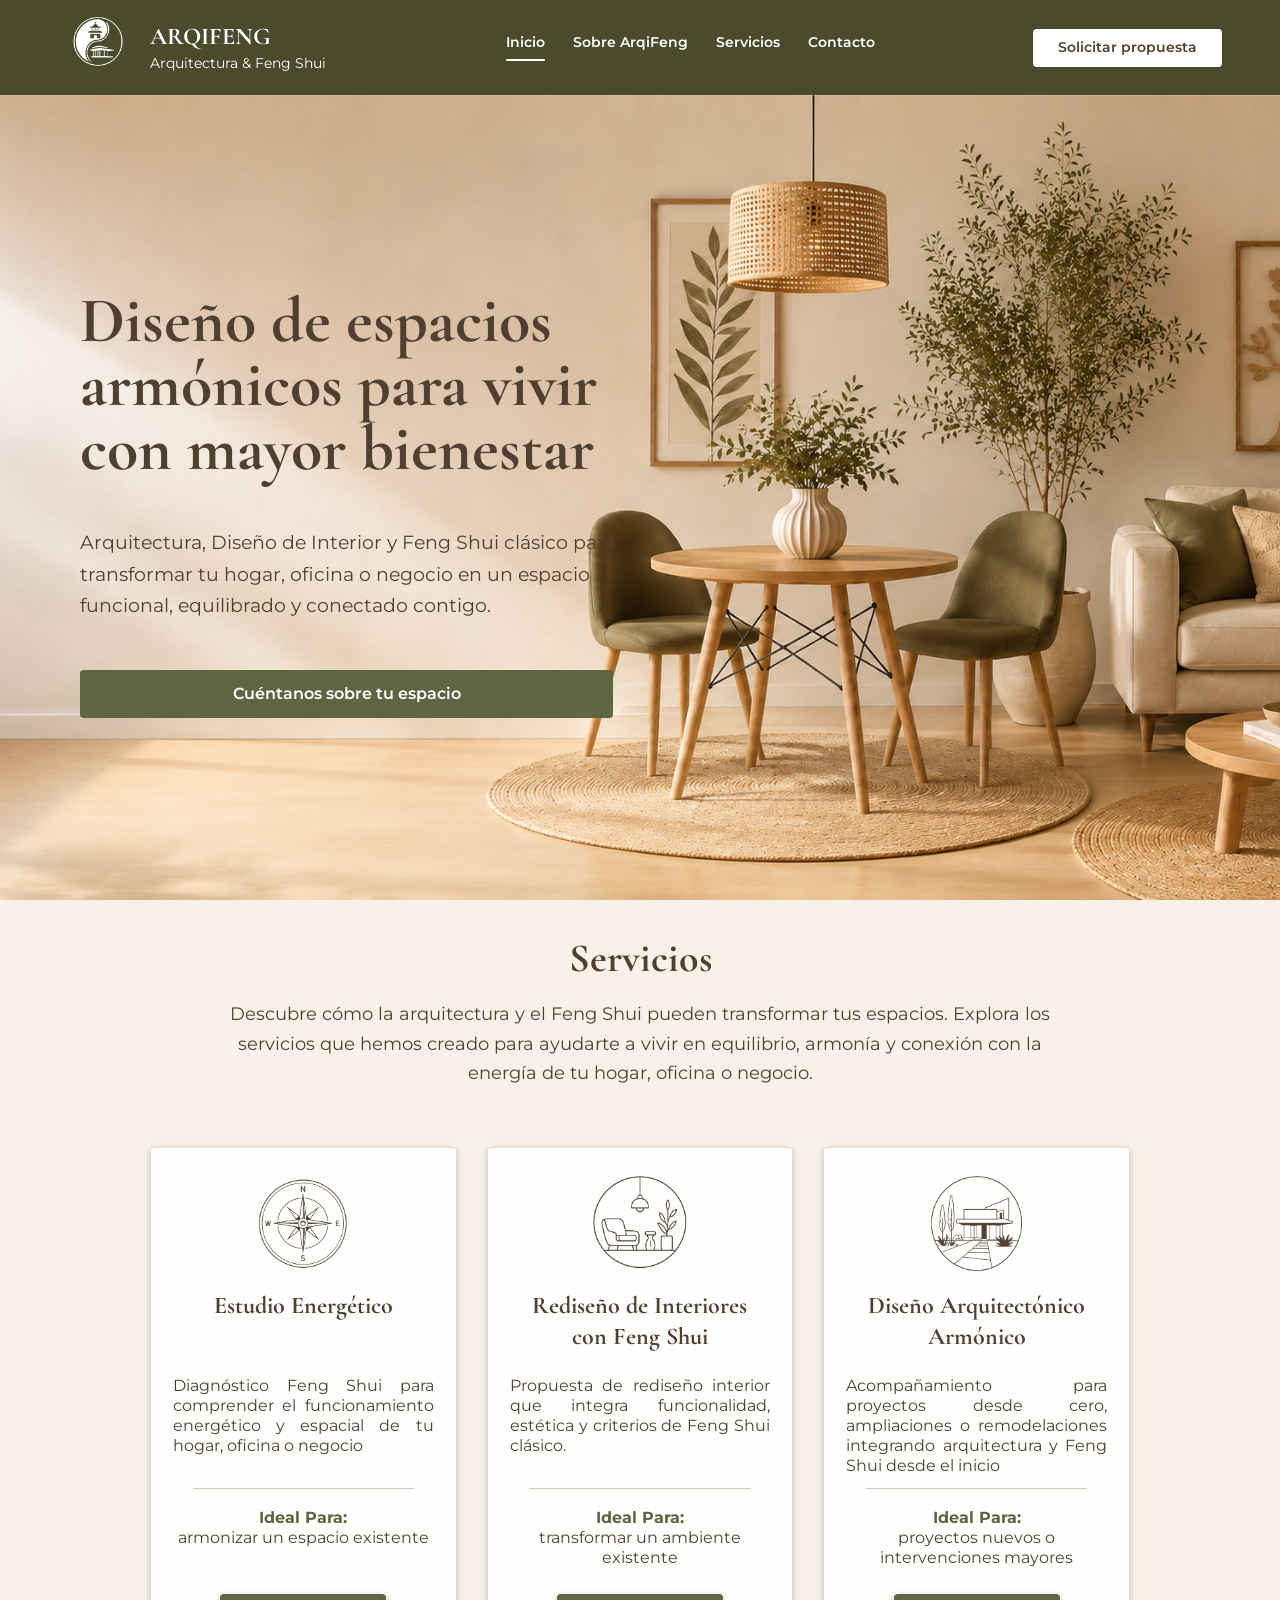
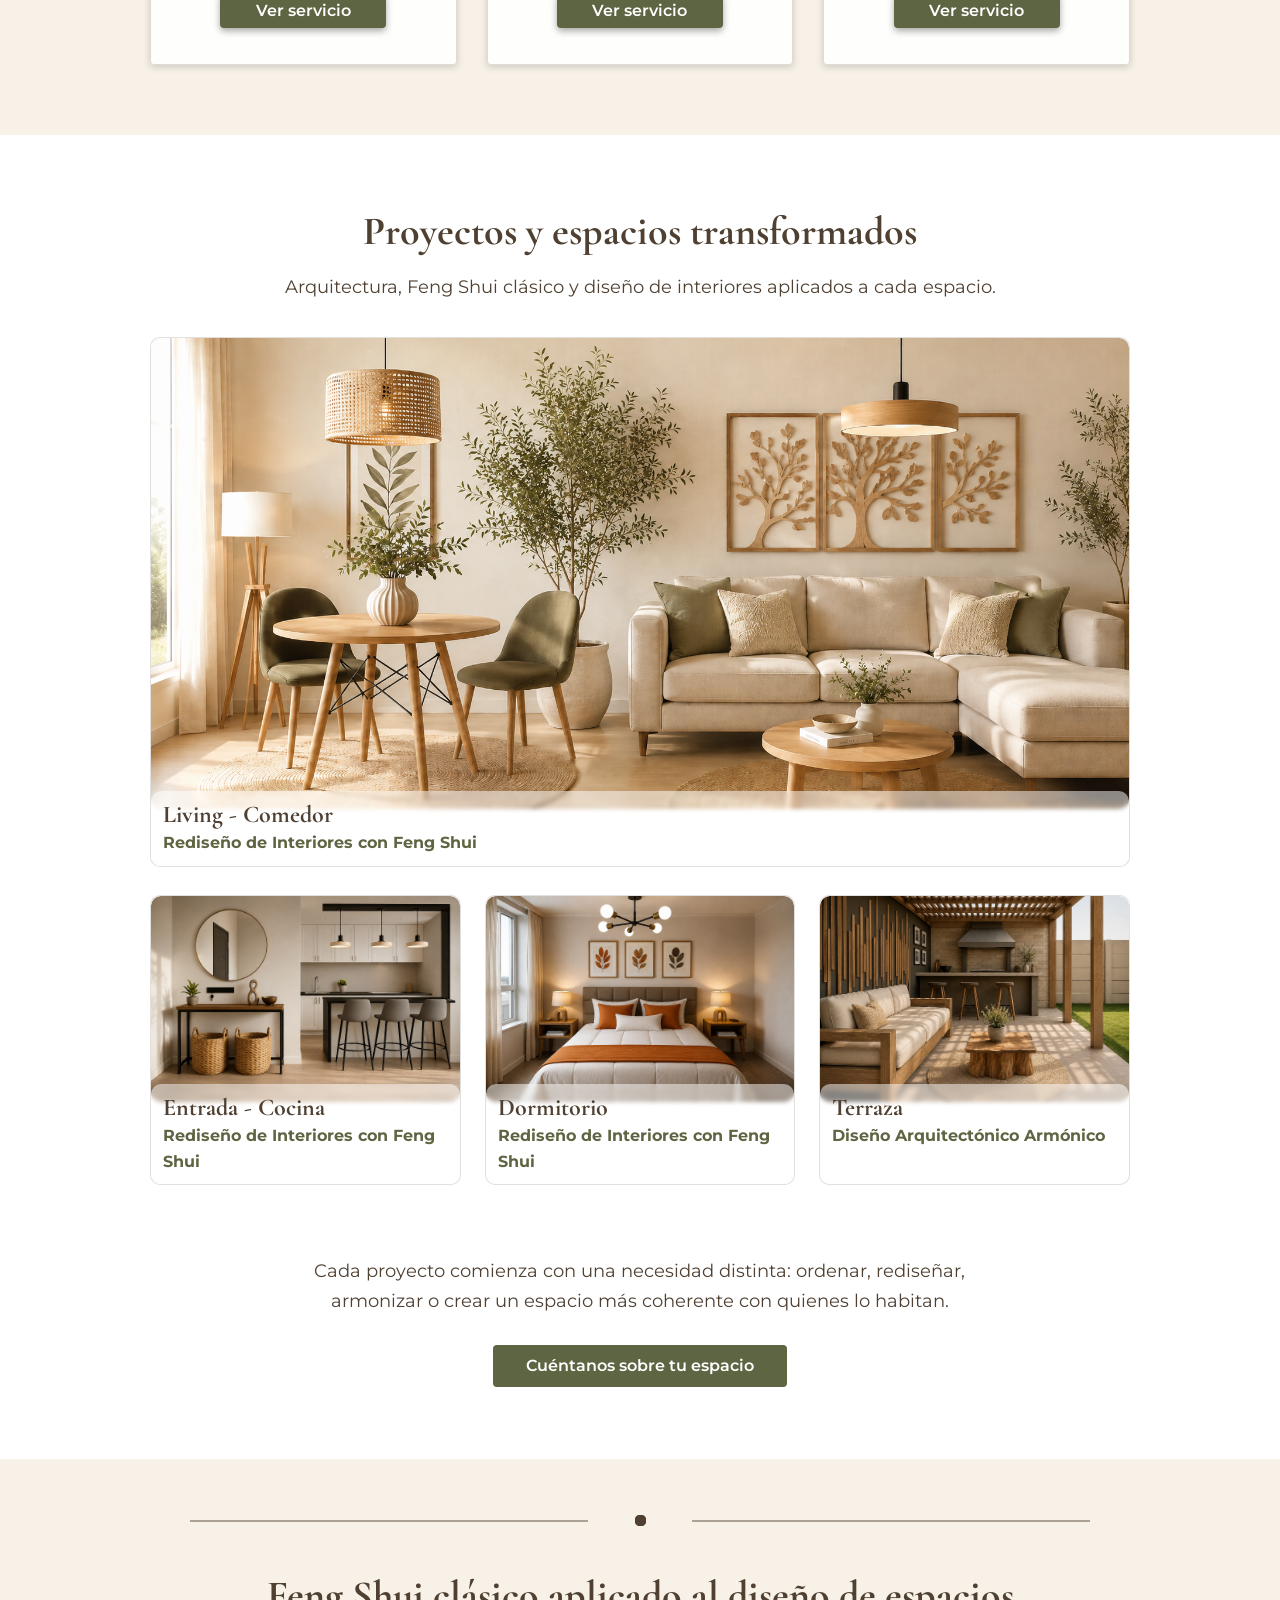
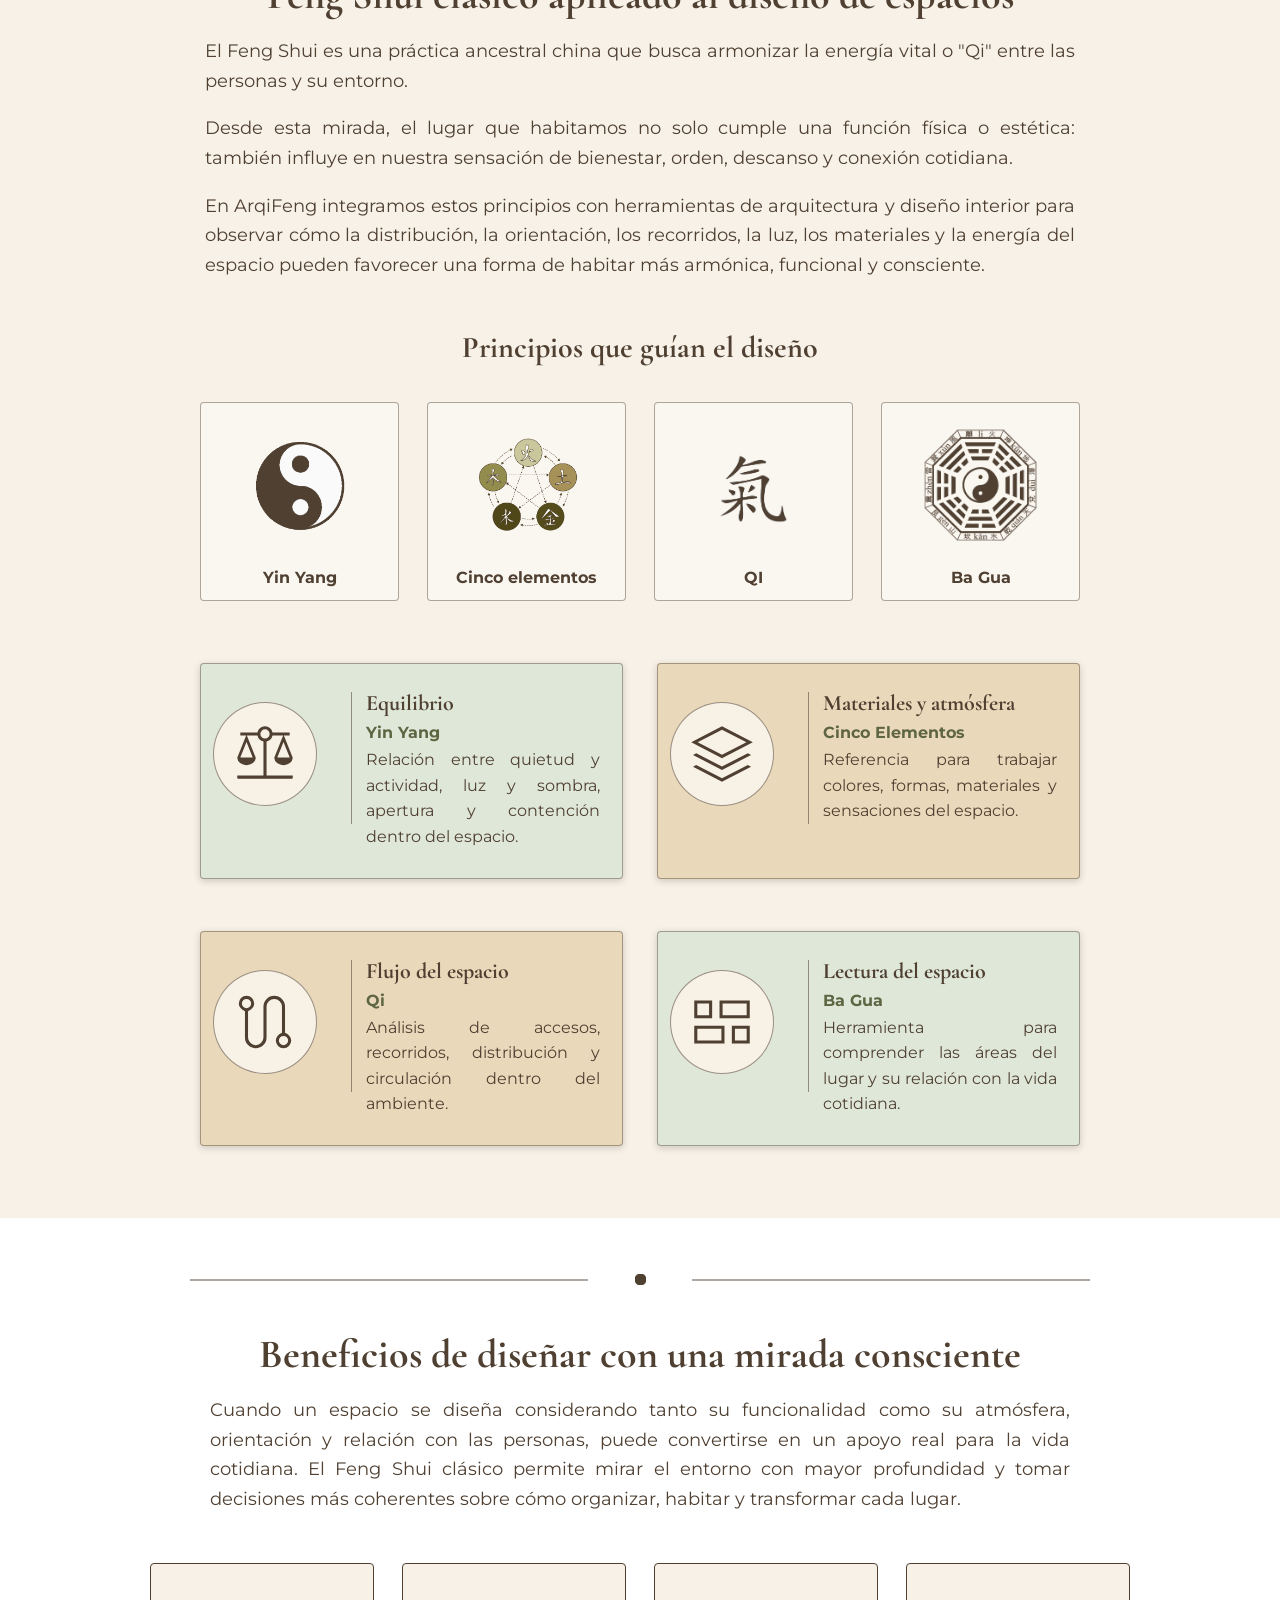
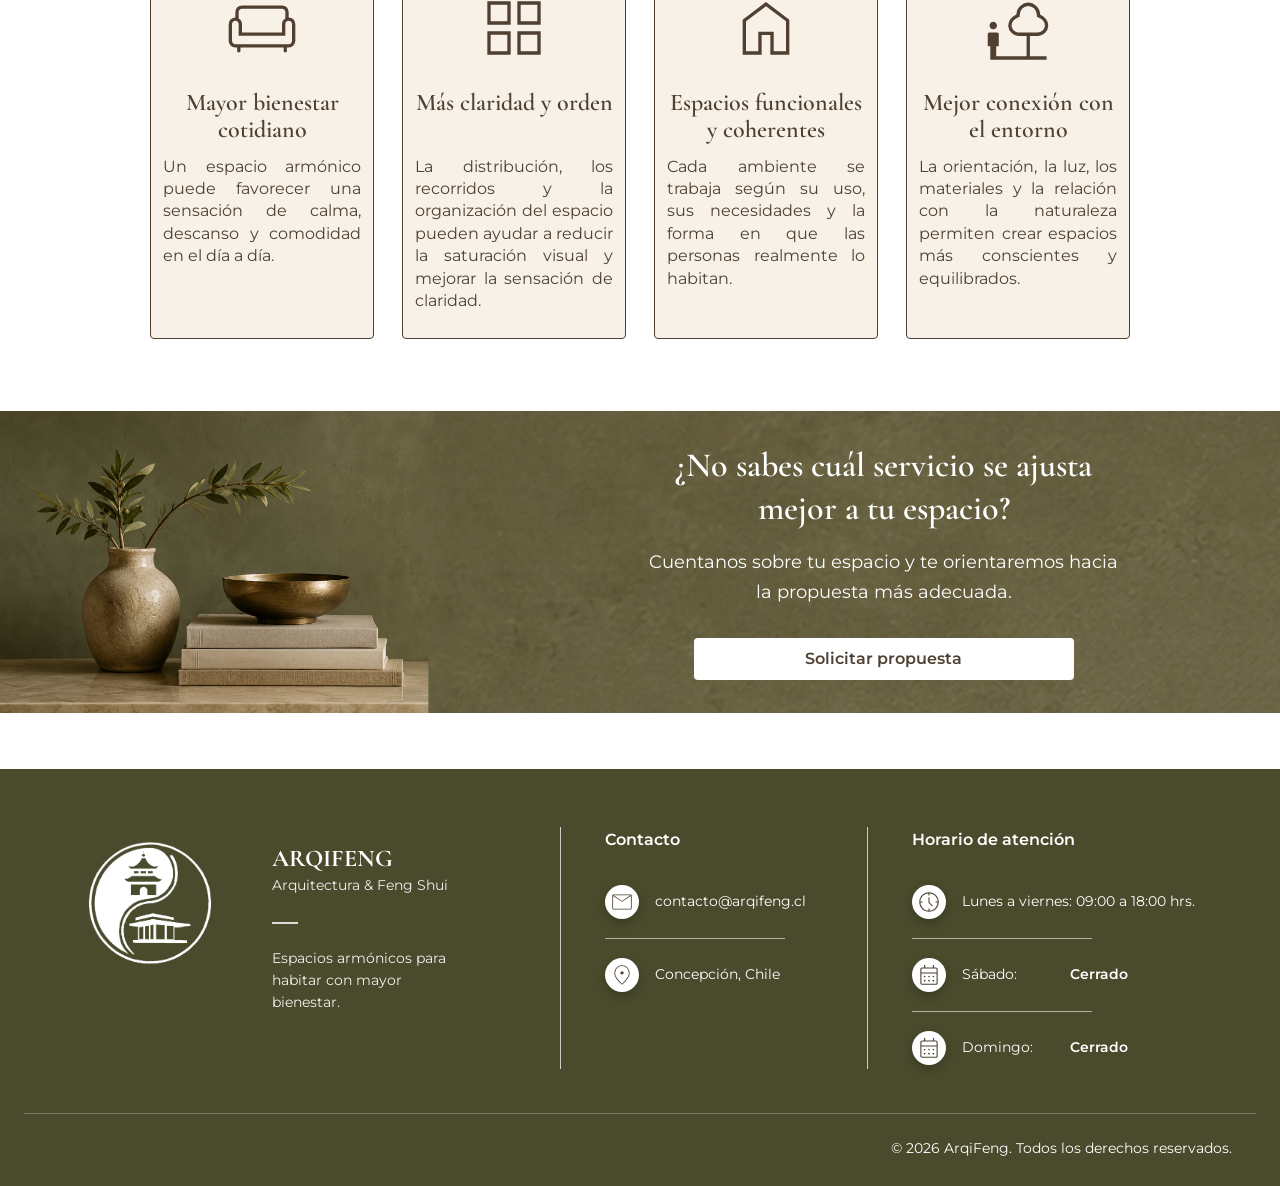
==== commit 5f976e84: "avance 29 de mayo" ====
--- a/index.html
+++ b/index.html
@@ -1,16 +1,209 @@
 <!doctype html>
 <html lang="es">
-  <!--HEAD-->
+  <!--COMIENZO DEL HEAD-->
   <head>
     <meta charset="utf-8" />
     <meta name="viewport" content="width=device-width, initial-scale=1" />
-    <title>Inicio | Arqifeng</title>
+
+    <title>ArqiFeng | Arquitectura, Diseño Interior y Feng Shui Clásico</title>
+
     <meta
       name="description"
-      content="Arquitectura, diseño interior y Feng Shui clásico para transformar hogares, oficinas y negocios en espacios funcionales y armónicos."
-    />
-    <link rel="stylesheet" href="css/styles.css" />
+      content="Arquitectura, diseño interior, remodelaciones y Feng Shui clásico para transformar hogares, oficinas y proyectos en espacios armónicos, funcionales y conscientes. Atención presencial en Gran Concepción y online para Chile y el mundo."
+    />
+
+    <meta name="robots" content="index, follow" />
+    <meta name="author" content="ArqiFeng" />
+    <meta name="language" content="es-CL" />
+    <meta name="theme-color" content="#4F5632" />
+
+    <link rel="canonical" href="https://arqifeng.cl/" />
+
+    <!-- Favicons / iconos del sitio -->
+    <link
+      rel="icon"
+      type="image/png"
+      sizes="16x16"
+      href="/img/imagenes/favicon/favicon-16x16.png"
+    />
+    <link
+      rel="icon"
+      type="image/png"
+      sizes="32x32"
+      href="/img/imagenes/favicon/favicon-32x32.png"
+    />
+    <link
+      rel="icon"
+      type="image/png"
+      sizes="48x48"
+      href="/img/imagenes/favicon/favicon-48x48.png"
+    />
+    <link
+      rel="icon"
+      type="image/png"
+      sizes="96x96"
+      href="/img/imagenes/favicon/favicon-96x96.png"
+    />
+    <link
+      rel="icon"
+      type="image/png"
+      sizes="192x192"
+      href="/img/imagenes/favicon/favicon-192x192.png"
+    />
+    <link
+      rel="apple-touch-icon"
+      sizes="180x180"
+      href="/img/imagenes/favicon/apple-touch-icon.png"
+    />
+    <link rel="manifest" href="/site.webmanifest" />
+
+    <!-- Open Graph / Facebook / WhatsApp / LinkedIn -->
+    <meta property="og:type" content="website" />
+    <meta
+      property="og:title"
+      content="ArqiFeng | Arquitectura, Diseño Interior y Feng Shui Clásico"
+    />
+    <meta
+      property="og:description"
+      content="Diseñamos espacios armónicos integrando arquitectura, diseño interior, remodelaciones y Feng Shui clásico. Atención presencial en Gran Concepción y online para Chile y el mundo."
+    />
+    <meta property="og:url" content="https://arqifeng.cl/" />
+    <meta property="og:site_name" content="ArqiFeng" />
+    <meta property="og:locale" content="es_CL" />
+    <meta
+      property="og:image"
+      content="https://arqifeng.cl/img/imagenes/og-arqifeng-inicio.jpg"
+    />
+    <meta
+      property="og:image:alt"
+      content="Interior armónico diseñado con arquitectura, diseño interior y Feng Shui clásico por ArqiFeng"
+    />
+
+    <!-- Twitter / X -->
+    <meta name="twitter:card" content="summary_large_image" />
+    <meta
+      name="twitter:title"
+      content="ArqiFeng | Arquitectura, Diseño Interior y Feng Shui Clásico"
+    />
+    <meta
+      name="twitter:description"
+      content="Arquitectura, diseño interior, remodelaciones y Feng Shui clásico para transformar hogares, oficinas y proyectos en espacios armónicos, funcionales y conscientes."
+    />
+    <meta
+      name="twitter:image"
+      content="https://arqifeng.cl/img/imagenes/og-arqifeng-inicio.jpg"
+    />
+
+    <!-- CSS principal -->
+    <link rel="stylesheet" href="/css/styles.css" />
+
+    <!-- Datos estructurados SEO -->
+    <script type="application/ld+json">
+      {
+        "@context": "https://schema.org",
+        "@type": "ProfessionalService",
+        "name": "ArqiFeng",
+        "url": "https://arqifeng.cl/",
+        "logo": "https://arqifeng.cl/img/imagenes/favicon/favicon-512x512.png",
+        "image": "https://arqifeng.cl/img/imagenes/og-arqifeng-inicio.jpg",
+        "description": "ArqiFeng integra arquitectura, diseño interior, remodelaciones y Feng Shui clásico para transformar hogares, oficinas y proyectos en espacios armónicos, funcionales y conscientes.",
+        "email": "contacto@arqifeng.cl",
+        "address": {
+          "@type": "PostalAddress",
+          "addressLocality": "Concepción",
+          "addressRegion": "Biobío",
+          "addressCountry": "CL"
+        },
+        "areaServed": [
+          {
+            "@type": "Place",
+            "name": "Gran Concepción"
+          },
+          {
+            "@type": "Country",
+            "name": "Chile"
+          },
+          {
+            "@type": "Place",
+            "name": "Online"
+          }
+        ],
+        "sameAs": ["https://www.instagram.com/arqi.feng/"],
+        "serviceType": [
+          "Arquitectura",
+          "Diseño interior",
+          "Diseño de interiores",
+          "Remodelaciones",
+          "Remodelación de interiores",
+          "Remodelación de espacios",
+          "Remodelación de viviendas",
+          "Remodelación de oficinas",
+          "Remodelación de casas",
+          "Remodelación de casa",
+          "Remodelación de departamento",
+          "Remodelación de hogar",
+          "Remodelación"
+          "Feng Shui",
+          "Feng Shui clásico",
+          "Arquitectura con Feng Shui",
+          "Diseño interior con Feng Shui",
+          "Estudio Energético",
+          "Rediseño de Interiores con Feng Shui",
+          "Diseño Arquitectónico Armónico",
+          "Armonización de espacios",
+          "Armonizar espacios",
+          "Espacios",
+          "Vivienda",
+          "Diseño de viviendas",
+          "Diseño de casas"
+          "Diseño de hogares",
+          "Diseño de oficinas",
+          "Diseño espacios de negocios",
+          "Arquitecto",
+          "Arquitecta",
+          "Arquitectos",
+          "Arquitectas",
+          "Diseñador de interiores",
+          "Diseñadora de interiores",
+          "Diseñadores de interiores",
+          "Diseñadoras de interiores",
+          "Consultor de Feng Shui",
+          "Consultora de Feng Shui",
+          "Consultores de Feng Shui",
+          "Consultoras de Feng Shui",
+          "Reformar espacios",
+          "Reformar viviendas",
+          "Reformar casas",
+          "Rediseño de espacios",
+          "Rediseño"
+          "rediseño de viviendas",
+          "Rediseño de casas",
+          "Rediseño de hogares",
+          "Rediseño de oficinas",
+          "Rediseño de espacios de negocios",
+          "Rediseñar",
+          "Remodelar",
+          "Diseñar",
+          "Diseñar desde cero"
+        ],
+        "openingHoursSpecification": [
+          {
+            "@type": "OpeningHoursSpecification",
+            "dayOfWeek": [
+              "Monday",
+              "Tuesday",
+              "Wednesday",
+              "Thursday",
+              "Friday"
+            ],
+            "opens": "09:00",
+            "closes": "18:00"
+          }
+        ]
+      }
+    </script>
   </head>
+  <!--TÉRMINO DEL HEAD-->
   <body>
     <!--HEADER-->
     <header class="site-header">
@@ -19,7 +212,7 @@
           <img
             class="brand-logo"
             src="img/imagenes/Logo%20en%20blanco.png"
-            alt=""
+            alt="Logo de ArqiFeng"
           />
           <span>
             <span class="brand-name text-h4">ARQIFENG</span>
@@ -53,7 +246,7 @@
         <img
           class="hero-bg"
           src="img/imagenes/hero_inicio.png"
-          alt="imagenfondoliving"
+          alt="Living comedor armónico con diseño interior y Feng Shui clásico"
         />
         <div class="hero-content">
           <div class="hero-copy reveal">
@@ -86,7 +279,10 @@
           </p>
           <div class="services-grid">
             <article class="service-card reveal">
-              <img src="img/imagenes/Servicio_Estudio_Energetico.png" alt="" />
+              <img
+                src="img/imagenes/Servicio_Estudio_Energetico.png"
+                alt="Servicio de Estudio Energético del Espacio con Feng Shui clásico"
+              />
               <h4 class="text-h4">Estudio Energético</h4>
               <p class="text-p4">
                 Diagnóstico Feng Shui para comprender el funcionamiento
@@ -103,7 +299,10 @@
               >
             </article>
             <article class="service-card reveal">
-              <img src="img/imagenes/Servicio_rediseno.png" alt="" />
+              <img
+                src="img/imagenes/Servicio_rediseno.png"
+                alt="Servicio de Rediseño de Interiores con Feng Shui"
+              />
               <h4 class="text-h4">Rediseño de Interiores<br />con Feng Shui</h4>
               <p class="text-p4">
                 Propuesta de rediseño interior que integra funcionalidad,
@@ -121,7 +320,10 @@
               >
             </article>
             <article class="service-card reveal">
-              <img src="img/imagenes/Servicio_Diseno.png" alt="" />
+              <img
+                src="img/imagenes/Servicio_Diseno.png"
+                alt="Servicio de Diseño Arquitectónico Armónico con Feng Shui para remodelaciones o proyectos nuevos"
+              />
               <h4 class="text-h4">Diseño Arquitectónico<br />Armónico</h4>
               <p class="text-p4">
                 Acompañamiento para proyectos desde cero, ampliaciones o
@@ -156,7 +358,7 @@
             <img
               class="image-portafolio"
               src="img/imagenes/Living-Comedor.png"
-              alt="Living comedor rediseñado"
+              alt="Living comedor rediseñado con criterios de arquitectura, diseño interior y Feng Shui clásico"
             />
             <div class="project-meta">
               <p class="project-title text-h4">Living - Comedor</p>
@@ -170,7 +372,7 @@
               <img
                 class="image-portafolio"
                 src="img/imagenes/Entrada_y_cocina.png"
-                alt="Entrada y cocina"
+                alt="Entrada y cocina rediseñadas con criterios de arquitectura, diseño interior y Feng Shui clásico"
               />
               <div class="project-meta">
                 <p class="project-title text-h4">Entrada - Cocina</p>
@@ -183,7 +385,7 @@
               <img
                 class="image-portafolio"
                 src="img/imagenes/habitacion_portafolio.png"
-                alt="Dormitorio"
+                alt="Dormitorio rediseñado con criterios de arquitectura, diseño interior y Feng Shui clásico para crear un ambiente armonico y funcional"
               />
               <div class="project-meta">
                 <p class="project-title text-h4">Dormitorio</p>
@@ -196,7 +398,7 @@
               <img
                 class="image-portafolio"
                 src="img/imagenes/terraza.png"
-                alt="Terraza"
+                alt="Terraza rediseñada con criterios de arquitectura, diseño interior y Feng Shui clásico"
               />
               <div class="project-meta">
                 <p class="project-title text-h4">Terraza</p>
@@ -252,7 +454,7 @@
               <div class="principle-icon-media">
                 <img
                   src="img/imagenes/yin%20yang%20CORRECTO.png"
-                  alt="Símbolo Yin Yang"
+                  alt="Símbolo Yin Yang principio de Feng Shui clásico"
                 />
               </div>
               <p class="principle-icon-label text-p4">
@@ -263,7 +465,7 @@
               <div class="principle-icon-media">
                 <img
                   src="img/imagenes/5%20elementos.png"
-                  alt="Diagrama de los cinco elementos"
+                  alt="Diagrama de los cinco elementos de Feng Shui clásico"
                 />
               </div>
               <p class="principle-icon-label text-p4">
@@ -280,7 +482,7 @@
               <div class="principle-icon-media">
                 <img
                   src="img/imagenes/bagua%20pagina%20web.png"
-                  alt="Símbolo Ba Gua"
+                  alt="Símbolo Ba Gua de Feng Shui clasico"
                 />
               </div>
               <p class="principle-icon-label text-p4">
@@ -292,7 +494,7 @@
             <article class="principle reveal">
               <img
                 src="img/iconos/balance_24dp_4F4032_FILL0_wght200_GRAD0_opsz24.svg"
-                alt=""
+                alt="icono de balanza para representar el principio de equilibrio del Feng Shui clasico y su relación con el Yin y Yang"
               />
               <div class="principle-divider" aria-hidden="true"></div>
               <h3 class="text-h4"><strong>Equilibrio</strong></h3>
@@ -307,7 +509,7 @@
             <article class="principle reveal">
               <img
                 src="img/iconos/stacks_24dp_4F4032_FILL0_wght200_GRAD0_opsz24.svg"
-                alt=""
+                alt="icono de capas para representar los cinco elementos del feng shui clásico y como se relacionan con los materiales y la atmosfera"
               />
               <div class="principle-divider" aria-hidden="true"></div>
               <h3 class="text-h4"><strong>Materiales y atmósfera</strong></h3>
@@ -322,7 +524,7 @@
             <article class="principle reveal">
               <img
                 src="img/iconos/route_24dp_4F4032_FILL0_wght200_GRAD0_opsz24.svg"
-                alt=""
+                alt="icono de ruta para representar el qi y como representa el flujo del espacio en el Feng Shui clásico"
               />
               <div class="principle-divider" aria-hidden="true"></div>
               <h3 class="text-h4"><strong>Flujo del espacio</strong></h3>
@@ -335,7 +537,7 @@
             <article class="principle reveal">
               <img
                 src="img/iconos/dashboard_2_24dp_4F4032_FILL0_wght200_GRAD0_opsz24.svg"
-                alt=""
+                alt="icono de panel de control para representar la lectura del espacio en el Feng Shui clásico"
               />
               <div class="principle-divider" aria-hidden="true"></div>
               <h3 class="text-h4"><strong>Lectura del espacio</strong></h3>
@@ -367,7 +569,7 @@
             <article class="benefit reveal">
               <img
                 src="img/iconos/chair_24dp_4F4032_FILL0_wght200_GRAD0_opsz24.svg"
-                alt=""
+                alt="icono de silla para representar el beneficio de mayor bienestar cotidiano"
               />
               <h3 class="text-h4">Mayor bienestar cotidiano</h3>
               <p class="text-p4">
@@ -378,7 +580,7 @@
             <article class="benefit reveal">
               <img
                 src="img/iconos/grid_view_24dp_4F4032_FILL0_wght200_GRAD0_opsz24.svg"
-                alt=""
+                alt="icono de cuadrícula para representar el beneficio de más claridad y orden"
               />
               <h3 class="text-h4">Más claridad y orden</h3>
               <p class="text-p4">
@@ -390,7 +592,7 @@
             <article class="benefit reveal">
               <img
                 src="img/iconos/home_24dp_4F4032_FILL0_wght200_GRAD0_opsz24.svg"
-                alt=""
+                alt="icono de casa para representar el beneficio de espacios funcionales y coherentes"
               />
               <h3 class="text-h4">Espacios funcionales<br />y coherentes</h3>
               <p class="text-p4">
@@ -401,7 +603,7 @@
             <article class="benefit reveal">
               <img
                 src="img/iconos/nature_people_24dp_4F4032_FILL0_wght200_GRAD0_opsz24.svg"
-                alt=""
+                alt="icono de naturaleza y personas para representar el beneficio de mejor conexión con el entorno"
               />
               <h3 class="text-h4">Mejor conexión con el entorno</h3>
               <p class="text-p4">
@@ -416,7 +618,10 @@
 
       <!--LlAMADO A LA ACCIÓN-->
       <section class="cta-band">
-        <img src="img/imagenes/INVITACION%20A%20COTIZAR.png" alt="" />
+        <img
+          src="img/imagenes/INVITACION%20A%20COTIZAR.png"
+          alt="Espacio armónico con decoración natural para solicitar una propuesta de arquitectura, diseño interior y Feng Shui"
+        />
         <div class="container">
           <div class="cta-copy reveal">
             <h2 class="text-h3">
@@ -437,7 +642,10 @@
     <footer class="site-footer">
       <div class="container footer-grid">
         <div class="footer-brand">
-          <img src="img/imagenes/Logo%20en%20blanco.png" alt="" />
+          <img
+            src="img/imagenes/Logo%20en%20blanco.png"
+            alt="Logo de ArqiFeng"
+          />
           <div class="footer-brand-copy">
             <p class="footer-title text-h4">ARQIFENG</p>
             <p class="text-p1">Arquitectura &amp; Feng Shui</p>
@@ -451,19 +659,19 @@
           <p class="footer-heading text-p4">Contacto</p>
           <a
             class="footer-item text-p1"
-            href="mailto:arqifeng@gmail.com?subject=Información%20de%20Servicios%20ArqiFeng"
+            href="mailto:contacto@arqifeng.cl?subject=Información%20de%20Servicios%20ArqiFeng"
             ><span class="footer-icon"
               ><img
                 src="img/iconos/mail_48dp_4F4032_FILL0_wght200_GRAD0_opsz48.svg"
-                alt="" /></span
-            ><span class="text-p1">arqifeng@gmail.com</span></a
+                alt="Icono de correo electrónico" /></span
+            ><span class="text-p1">contacto@arqifeng.cl</span></a
           >
           <span class="footer-rule"></span>
           <p class="footer-item text-p1">
             <span class="footer-icon"
               ><img
                 src="img/iconos/location_on_48dp_4F4032_FILL0_wght200_GRAD0_opsz48.svg"
-                alt="" /></span
+                alt="Icono de ubicación" /></span
             ><span class="text-p1">Concepción, Chile</span>
           </p>
         </div>
@@ -473,7 +681,7 @@
             <span class="footer-icon footer-icon-text">
               <img
                 src="img/iconos/nest_clock_farsight_analog_24dp_4F4032_FILL0_wght200_GRAD0_opsz24.svg"
-                alt=""
+                alt="Icono de reloj"
             /></span>
             <span class="text-p1">Lunes a viernes: 09:00 a 18:00 hrs.</span>
           </p>
@@ -482,7 +690,7 @@
             <span class="footer-icon footer-icon-text"
               ><img
                 src="img/iconos/calendar_month_24dp_4F4032_FILL0_wght200_GRAD0_opsz24.svg"
-                alt=""
+                alt="Icono de calendario"
             /></span>
             <span class="text-p1">Sábado:</span>
             <strong class="text-p1">Cerrado</strong>
@@ -492,7 +700,7 @@
             <span class="footer-icon footer-icon-text"
               ><img
                 src="img/iconos/calendar_month_24dp_4F4032_FILL0_wght200_GRAD0_opsz24.svg"
-                alt=""
+                alt="Icono de calendario"
             /></span>
             <span class="text-p1">Domingo:</span>
             <strong class="text-p1">Cerrado</strong>
--- a/css/styles.css
+++ b/css/styles.css
@@ -1002,6 +1002,14 @@
   color: #fff;
 }
 
+a.footer-item[href^="mailto:"] {
+  transition: color 180ms ease;
+}
+
+a.footer-item[href^="mailto:"]:hover {
+  color: var(--sand);
+}
+
 .footer-icon {
   width: 34px;
   height: 34px;
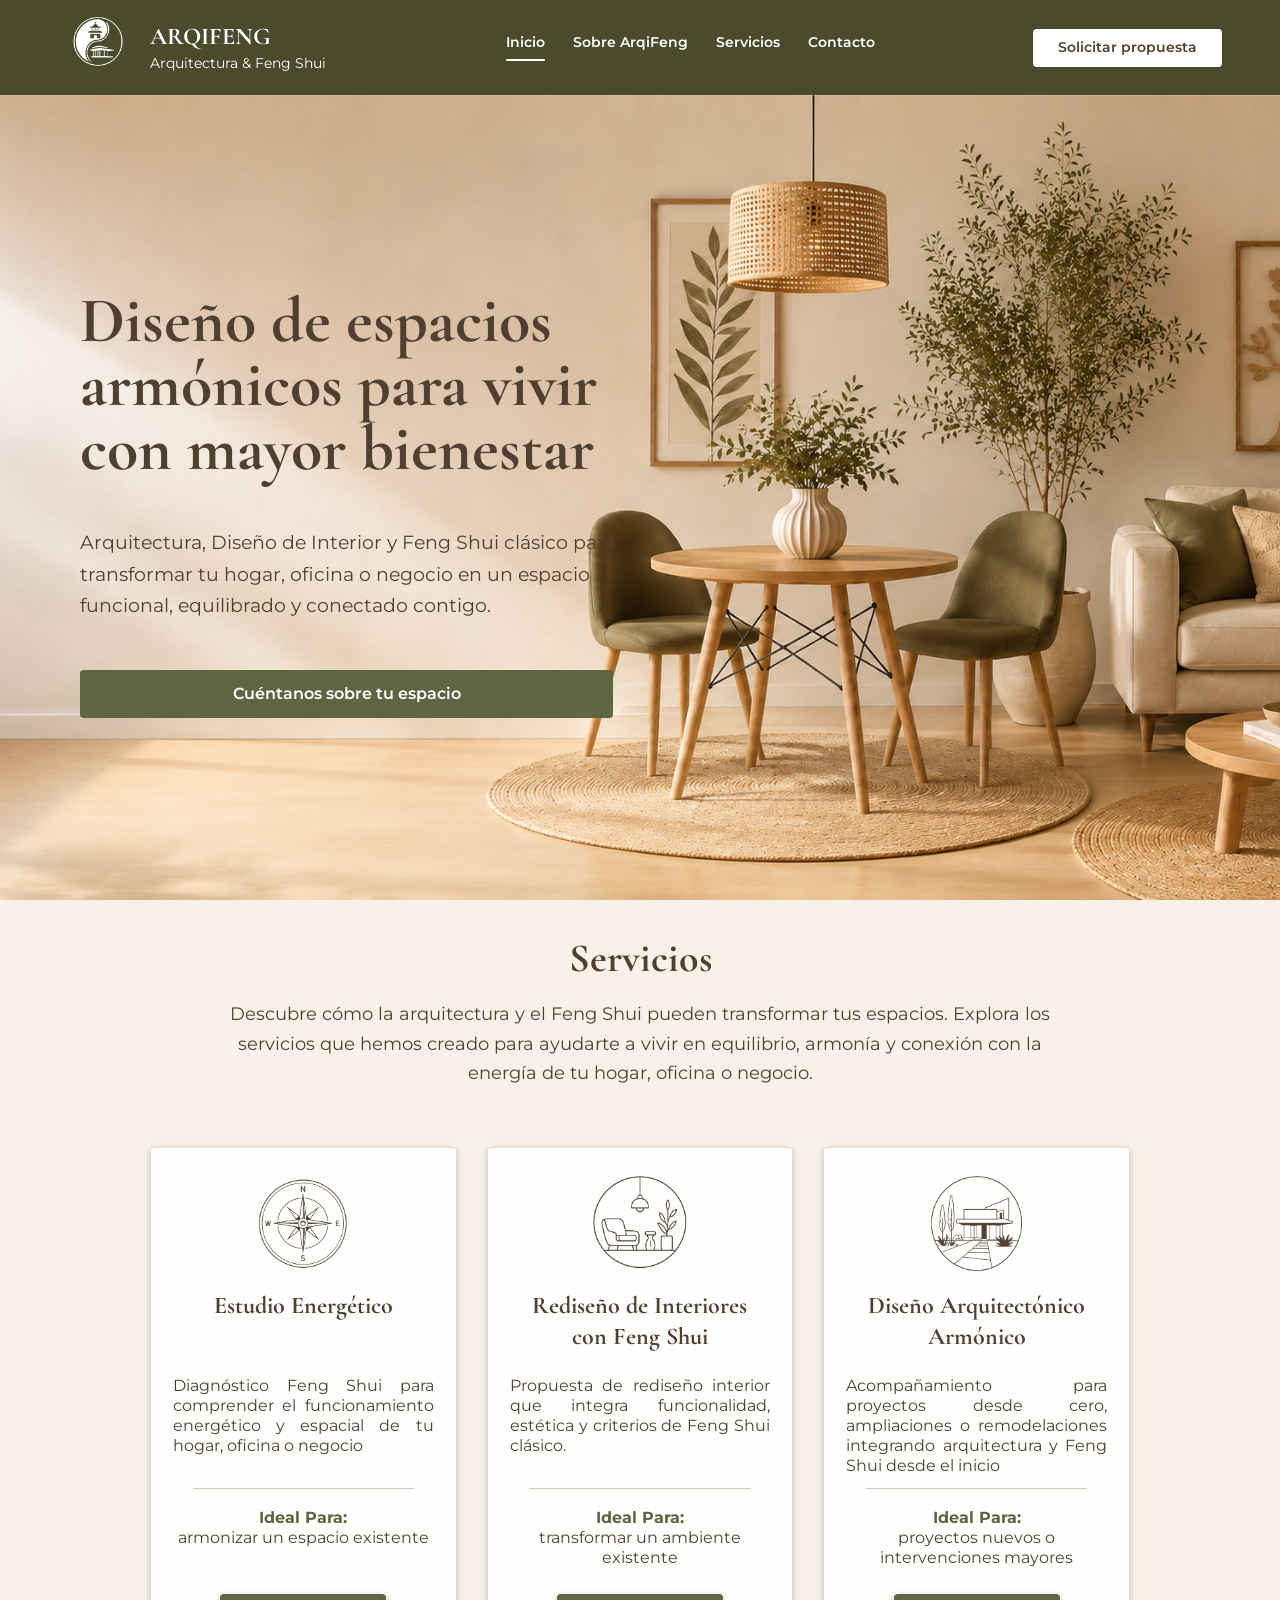
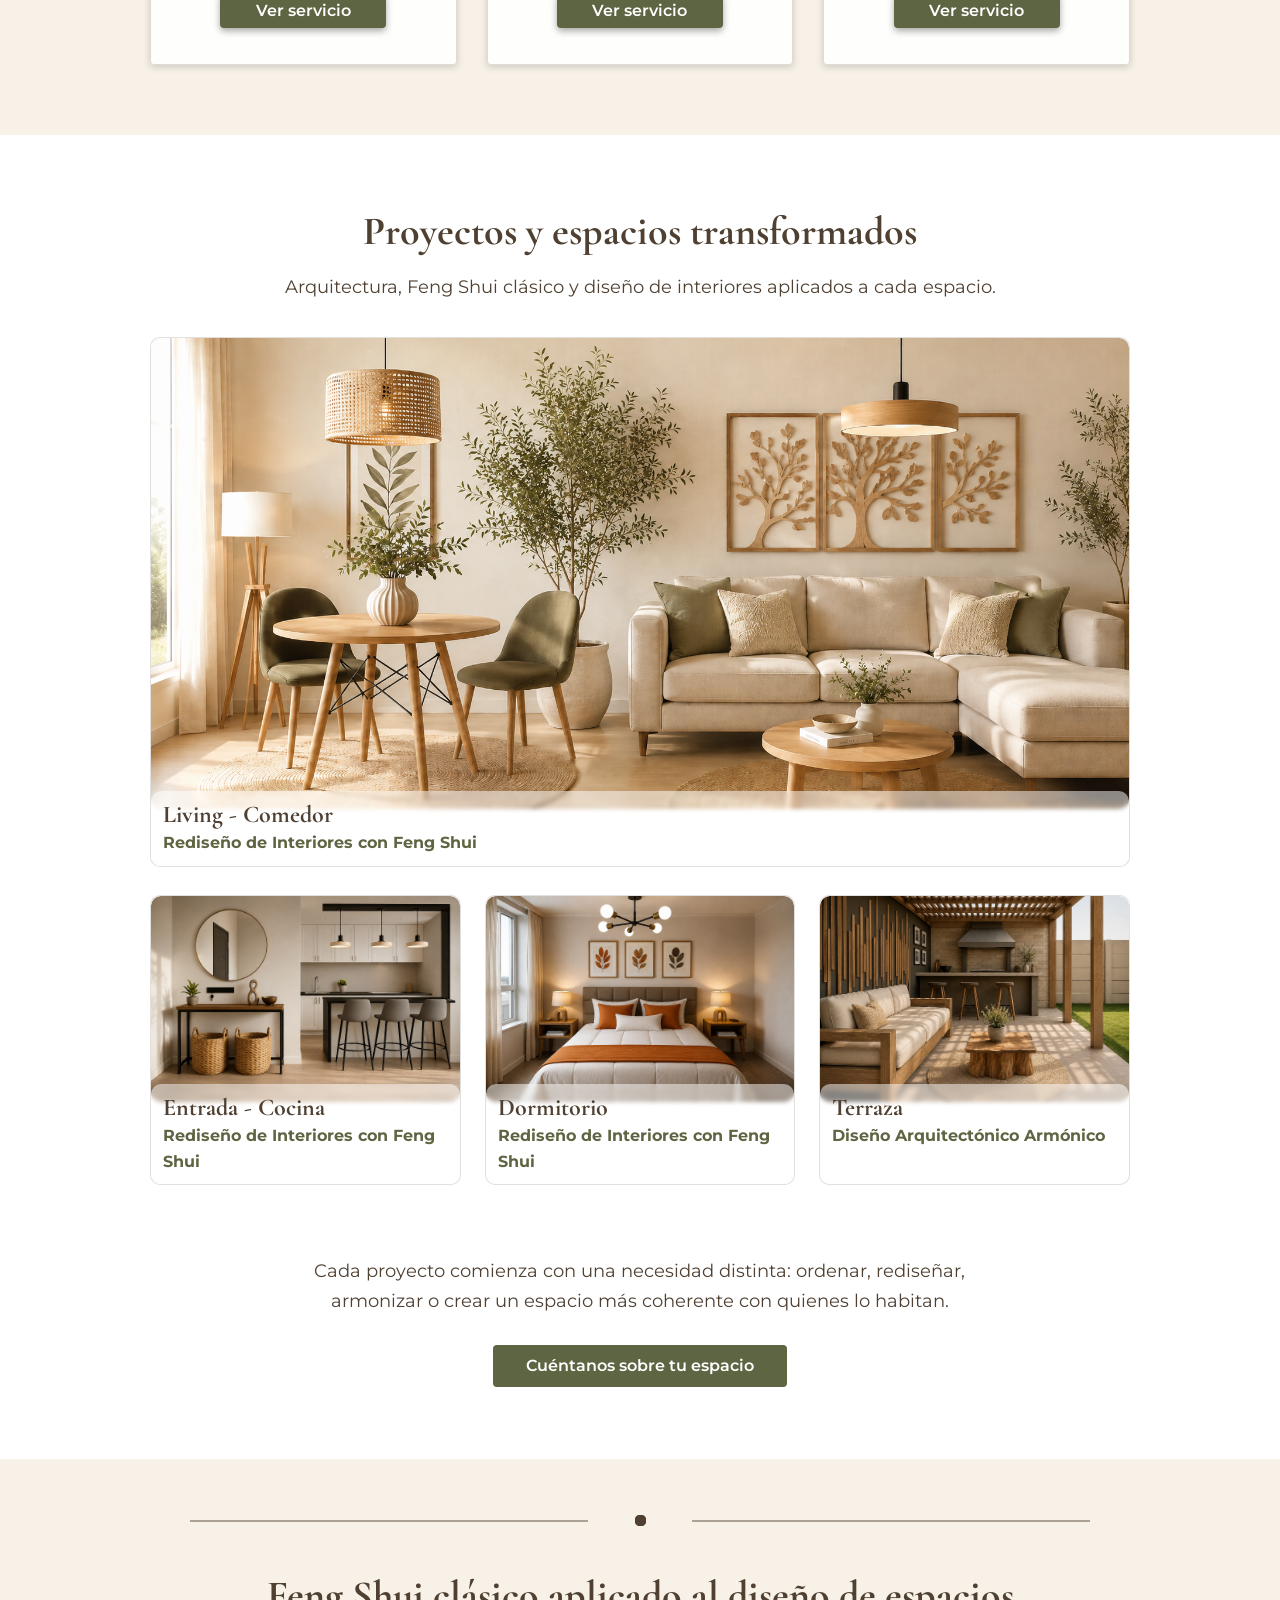
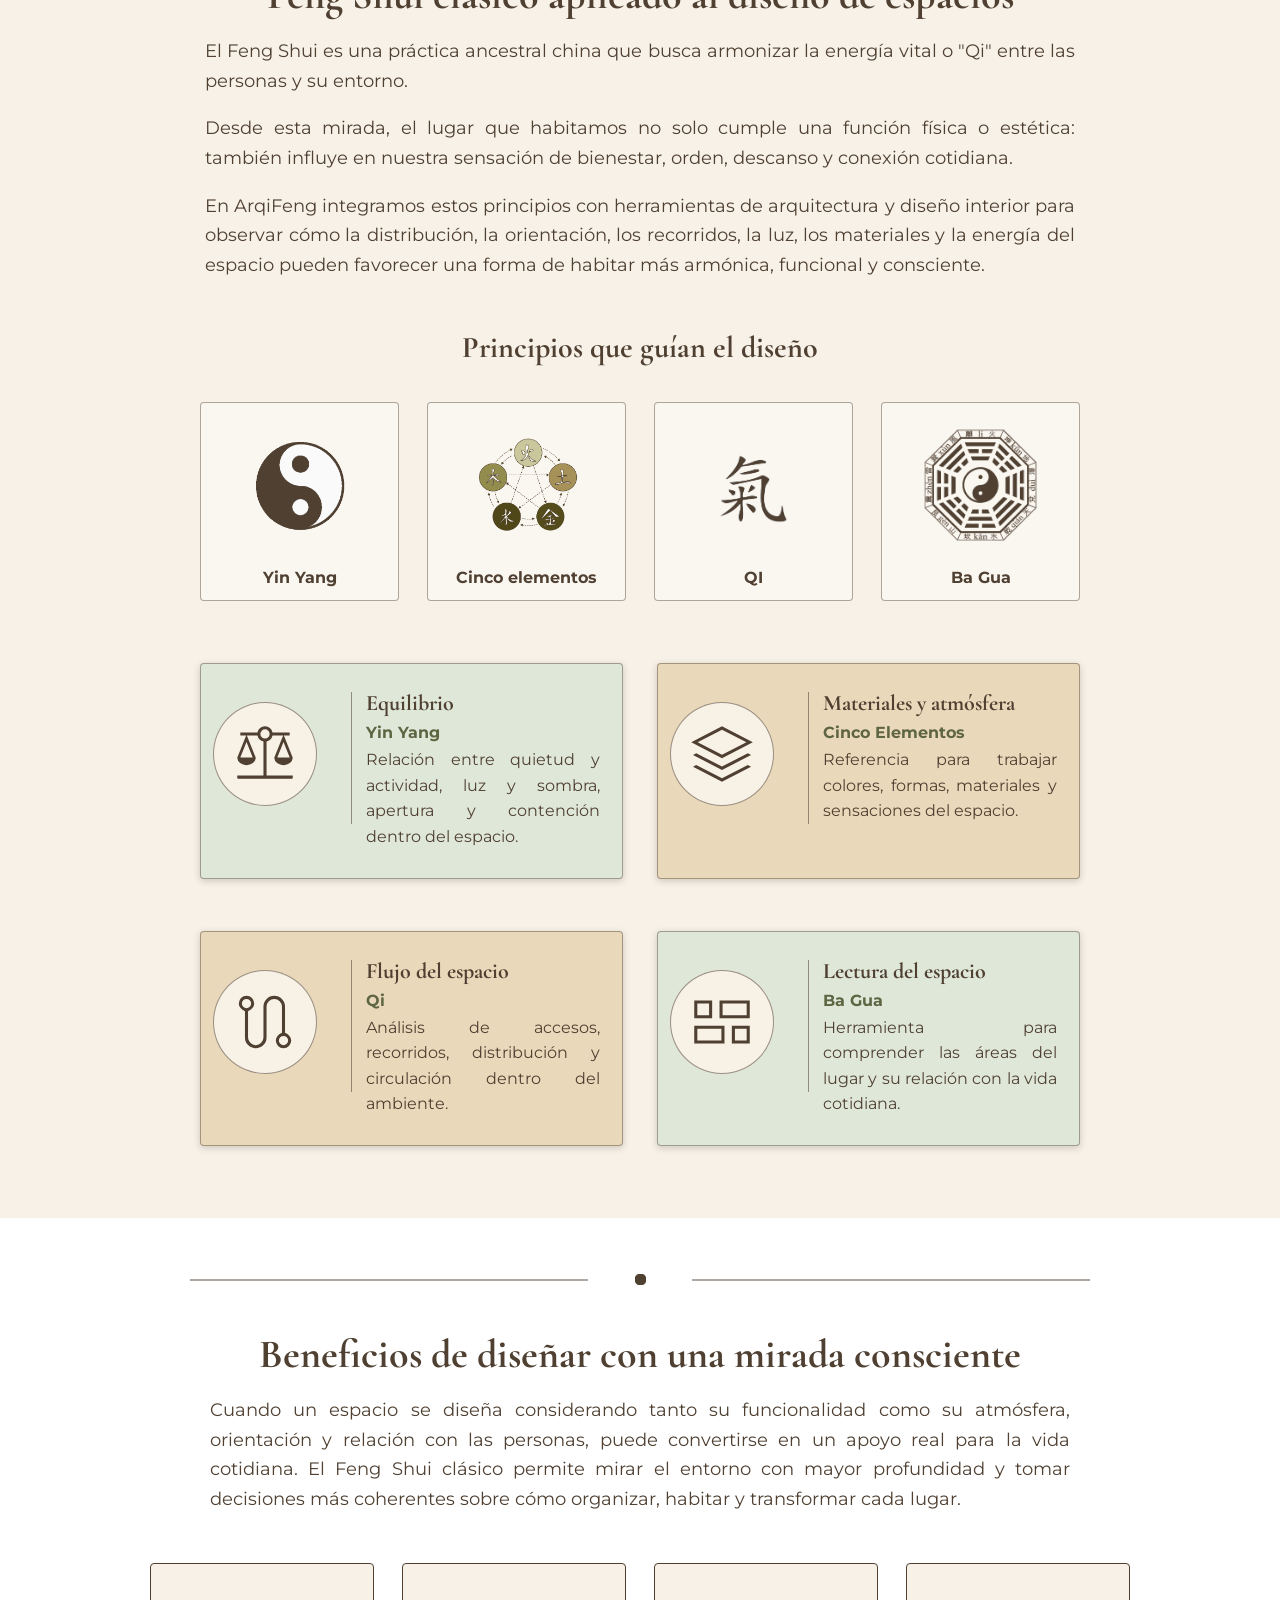
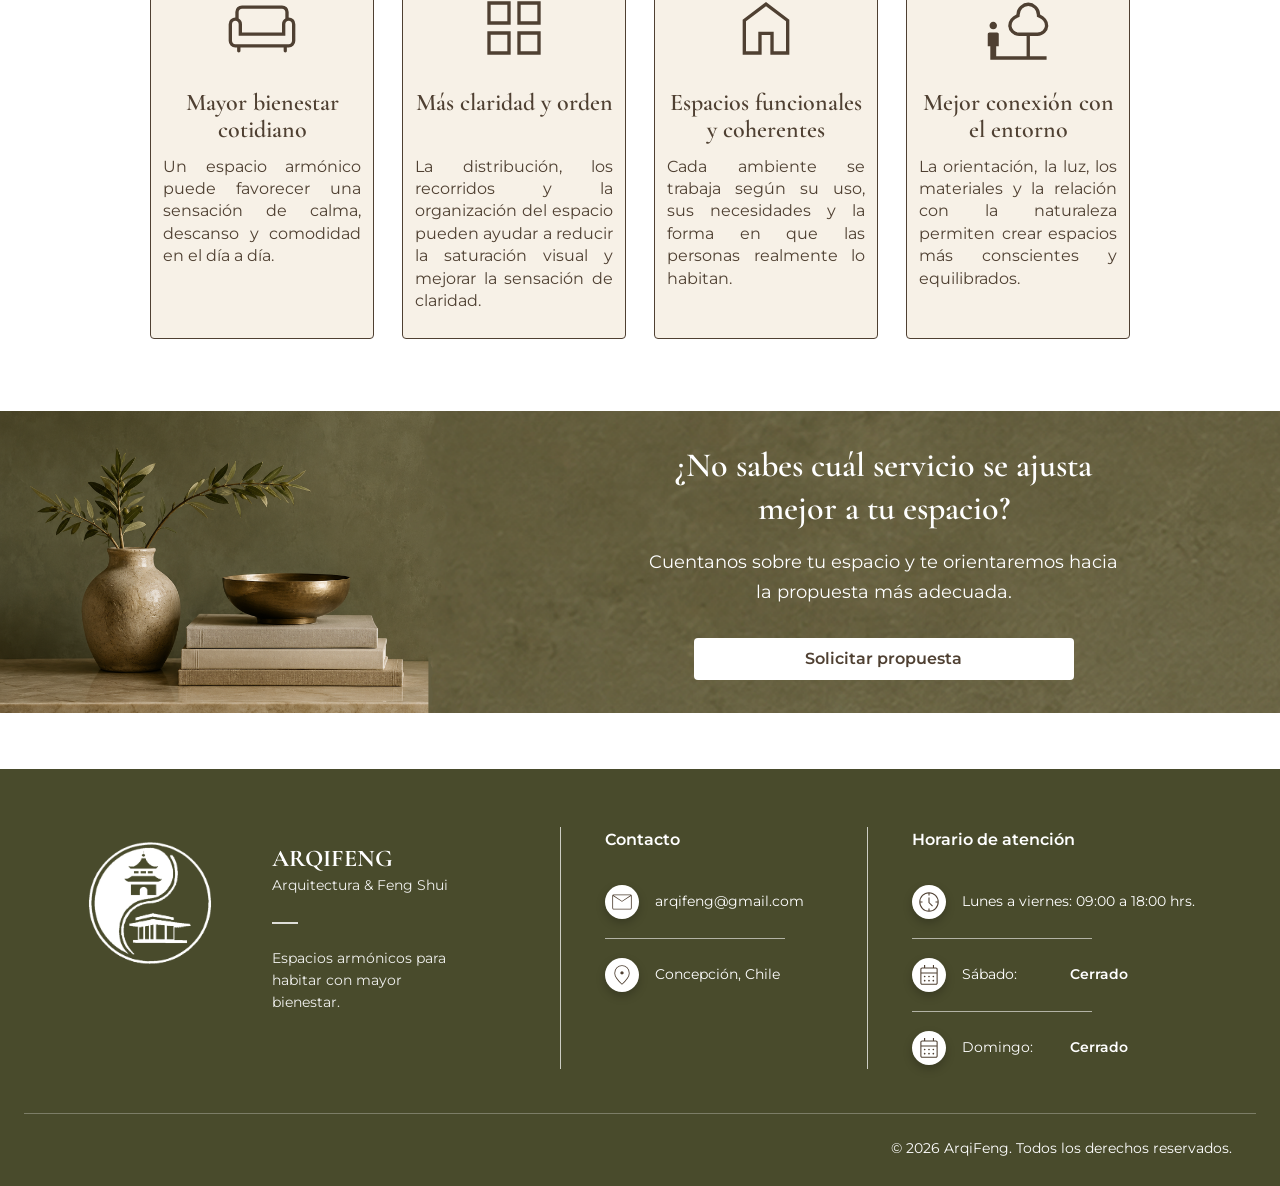
==== commit 5e8a87c7: "correo y ocultar html" ====
--- a/index.html
+++ b/index.html
@@ -1,218 +1,25 @@
 <!doctype html>
 <html lang="es">
-  <!--COMIENZO DEL HEAD-->
+  <!--HEAD-->
   <head>
     <meta charset="utf-8" />
     <meta name="viewport" content="width=device-width, initial-scale=1" />
-
-    <title>ArqiFeng | Arquitectura, Diseño Interior y Feng Shui Clásico</title>
-
+    <title>Inicio | Arqifeng</title>
     <meta
       name="description"
-      content="Arquitectura, diseño interior, remodelaciones y Feng Shui clásico para transformar hogares, oficinas y proyectos en espacios armónicos, funcionales y conscientes. Atención presencial en Gran Concepción y online para Chile y el mundo."
+      content="Arquitectura, diseño interior y Feng Shui clásico para transformar hogares, oficinas y negocios en espacios funcionales y armónicos."
     />
-
-    <meta name="robots" content="index, follow" />
-    <meta name="author" content="ArqiFeng" />
-    <meta name="language" content="es-CL" />
-    <meta name="theme-color" content="#4F5632" />
-
-    <link rel="canonical" href="https://arqifeng.cl/" />
-
-    <!-- Favicons / iconos del sitio -->
-    <link
-      rel="icon"
-      type="image/png"
-      sizes="16x16"
-      href="/img/imagenes/favicon/favicon-16x16.png"
-    />
-    <link
-      rel="icon"
-      type="image/png"
-      sizes="32x32"
-      href="/img/imagenes/favicon/favicon-32x32.png"
-    />
-    <link
-      rel="icon"
-      type="image/png"
-      sizes="48x48"
-      href="/img/imagenes/favicon/favicon-48x48.png"
-    />
-    <link
-      rel="icon"
-      type="image/png"
-      sizes="96x96"
-      href="/img/imagenes/favicon/favicon-96x96.png"
-    />
-    <link
-      rel="icon"
-      type="image/png"
-      sizes="192x192"
-      href="/img/imagenes/favicon/favicon-192x192.png"
-    />
-    <link
-      rel="apple-touch-icon"
-      sizes="180x180"
-      href="/img/imagenes/favicon/apple-touch-icon.png"
-    />
-    <link rel="manifest" href="/site.webmanifest" />
-
-    <!-- Open Graph / Facebook / WhatsApp / LinkedIn -->
-    <meta property="og:type" content="website" />
-    <meta
-      property="og:title"
-      content="ArqiFeng | Arquitectura, Diseño Interior y Feng Shui Clásico"
-    />
-    <meta
-      property="og:description"
-      content="Diseñamos espacios armónicos integrando arquitectura, diseño interior, remodelaciones y Feng Shui clásico. Atención presencial en Gran Concepción y online para Chile y el mundo."
-    />
-    <meta property="og:url" content="https://arqifeng.cl/" />
-    <meta property="og:site_name" content="ArqiFeng" />
-    <meta property="og:locale" content="es_CL" />
-    <meta
-      property="og:image"
-      content="https://arqifeng.cl/img/imagenes/og-arqifeng-inicio.jpg"
-    />
-    <meta
-      property="og:image:alt"
-      content="Interior armónico diseñado con arquitectura, diseño interior y Feng Shui clásico por ArqiFeng"
-    />
-
-    <!-- Twitter / X -->
-    <meta name="twitter:card" content="summary_large_image" />
-    <meta
-      name="twitter:title"
-      content="ArqiFeng | Arquitectura, Diseño Interior y Feng Shui Clásico"
-    />
-    <meta
-      name="twitter:description"
-      content="Arquitectura, diseño interior, remodelaciones y Feng Shui clásico para transformar hogares, oficinas y proyectos en espacios armónicos, funcionales y conscientes."
-    />
-    <meta
-      name="twitter:image"
-      content="https://arqifeng.cl/img/imagenes/og-arqifeng-inicio.jpg"
-    />
-
-    <!-- CSS principal -->
     <link rel="stylesheet" href="/css/styles.css" />
-
-    <!-- Datos estructurados SEO -->
-    <script type="application/ld+json">
-      {
-        "@context": "https://schema.org",
-        "@type": "ProfessionalService",
-        "name": "ArqiFeng",
-        "url": "https://arqifeng.cl/",
-        "logo": "https://arqifeng.cl/img/imagenes/favicon/favicon-512x512.png",
-        "image": "https://arqifeng.cl/img/imagenes/og-arqifeng-inicio.jpg",
-        "description": "ArqiFeng integra arquitectura, diseño interior, remodelaciones y Feng Shui clásico para transformar hogares, oficinas y proyectos en espacios armónicos, funcionales y conscientes.",
-        "email": "contacto@arqifeng.cl",
-        "address": {
-          "@type": "PostalAddress",
-          "addressLocality": "Concepción",
-          "addressRegion": "Biobío",
-          "addressCountry": "CL"
-        },
-        "areaServed": [
-          {
-            "@type": "Place",
-            "name": "Gran Concepción"
-          },
-          {
-            "@type": "Country",
-            "name": "Chile"
-          },
-          {
-            "@type": "Place",
-            "name": "Online"
-          }
-        ],
-        "sameAs": ["https://www.instagram.com/arqi.feng/"],
-        "serviceType": [
-          "Arquitectura",
-          "Diseño interior",
-          "Diseño de interiores",
-          "Remodelaciones",
-          "Remodelación de interiores",
-          "Remodelación de espacios",
-          "Remodelación de viviendas",
-          "Remodelación de oficinas",
-          "Remodelación de casas",
-          "Remodelación de casa",
-          "Remodelación de departamento",
-          "Remodelación de hogar",
-          "Remodelación"
-          "Feng Shui",
-          "Feng Shui clásico",
-          "Arquitectura con Feng Shui",
-          "Diseño interior con Feng Shui",
-          "Estudio Energético",
-          "Rediseño de Interiores con Feng Shui",
-          "Diseño Arquitectónico Armónico",
-          "Armonización de espacios",
-          "Armonizar espacios",
-          "Espacios",
-          "Vivienda",
-          "Diseño de viviendas",
-          "Diseño de casas"
-          "Diseño de hogares",
-          "Diseño de oficinas",
-          "Diseño espacios de negocios",
-          "Arquitecto",
-          "Arquitecta",
-          "Arquitectos",
-          "Arquitectas",
-          "Diseñador de interiores",
-          "Diseñadora de interiores",
-          "Diseñadores de interiores",
-          "Diseñadoras de interiores",
-          "Consultor de Feng Shui",
-          "Consultora de Feng Shui",
-          "Consultores de Feng Shui",
-          "Consultoras de Feng Shui",
-          "Reformar espacios",
-          "Reformar viviendas",
-          "Reformar casas",
-          "Rediseño de espacios",
-          "Rediseño"
-          "rediseño de viviendas",
-          "Rediseño de casas",
-          "Rediseño de hogares",
-          "Rediseño de oficinas",
-          "Rediseño de espacios de negocios",
-          "Rediseñar",
-          "Remodelar",
-          "Diseñar",
-          "Diseñar desde cero"
-        ],
-        "openingHoursSpecification": [
-          {
-            "@type": "OpeningHoursSpecification",
-            "dayOfWeek": [
-              "Monday",
-              "Tuesday",
-              "Wednesday",
-              "Thursday",
-              "Friday"
-            ],
-            "opens": "09:00",
-            "closes": "18:00"
-          }
-        ]
-      }
-    </script>
   </head>
-  <!--TÉRMINO DEL HEAD-->
   <body>
     <!--HEADER-->
     <header class="site-header">
       <div class="header-inner">
-        <a class="brand" href="index.html" aria-label="ArqiFeng inicio">
+        <a class="brand" href="/" aria-label="ArqiFeng inicio">
           <img
             class="brand-logo"
-            src="img/imagenes/Logo%20en%20blanco.png"
-            alt="Logo de ArqiFeng"
+            src="/img/imagenes/Logo%20en%20blanco.png"
+            alt=""
           />
           <span>
             <span class="brand-name text-h4">ARQIFENG</span>
@@ -222,12 +29,12 @@
           </span>
         </a>
         <nav class="site-nav" aria-label="Navegación principal">
-          <a class="active text-p1" href="index.html">Inicio</a>
-          <a class="text-p1" href="sobre-arqifeng.html">Sobre ArqiFeng</a>
-          <a class="text-p1" href="servicios.html">Servicios</a>
-          <a class="text-p1" href="contacto.html">Contacto</a>
+          <a class="active text-p1" href="/">Inicio</a>
+          <a class="text-p1" href="/sobre-arqifeng/">Sobre ArqiFeng</a>
+          <a class="text-p1" href="/servicios/">Servicios</a>
+          <a class="text-p1" href="/contacto/">Contacto</a>
         </nav>
-        <a class="header-cta text-p1" href="contacto.html"
+        <a class="header-cta text-p1" href="/contacto/"
           >Solicitar propuesta</a
         >
         <button
@@ -245,8 +52,8 @@
       <section class="hero home-hero">
         <img
           class="hero-bg"
-          src="img/imagenes/hero_inicio.png"
-          alt="Living comedor armónico con diseño interior y Feng Shui clásico"
+          src="/img/imagenes/hero_inicio.png"
+          alt="imagenfondoliving"
         />
         <div class="hero-content">
           <div class="hero-copy reveal">
@@ -261,7 +68,7 @@
               transformar tu hogar, oficina o negocio en un espacio funcional,
               equilibrado y conectado contigo.
             </p>
-            <a class="button btn-primary text-p4" href="contacto.html"
+            <a class="button btn-primary text-p4" href="/contacto/"
               >Cuéntanos sobre tu espacio</a
             >
           </div>
@@ -279,10 +86,7 @@
           </p>
           <div class="services-grid">
             <article class="service-card reveal">
-              <img
-                src="img/imagenes/Servicio_Estudio_Energetico.png"
-                alt="Servicio de Estudio Energético del Espacio con Feng Shui clásico"
-              />
+              <img src="/img/imagenes/Servicio_Estudio_Energetico.png" alt="" />
               <h4 class="text-h4">Estudio Energético</h4>
               <p class="text-p4">
                 Diagnóstico Feng Shui para comprender el funcionamiento
@@ -294,15 +98,12 @@
               </p>
               <a
                 class="button btn-primary text-p4"
-                href="servicios.html#servicio-01"
+                href="/servicios/#servicio-01"
                 >Ver servicio</a
               >
             </article>
             <article class="service-card reveal">
-              <img
-                src="img/imagenes/Servicio_rediseno.png"
-                alt="Servicio de Rediseño de Interiores con Feng Shui"
-              />
+              <img src="/img/imagenes/Servicio_rediseno.png" alt="" />
               <h4 class="text-h4">Rediseño de Interiores<br />con Feng Shui</h4>
               <p class="text-p4">
                 Propuesta de rediseño interior que integra funcionalidad,
@@ -315,15 +116,12 @@
               </p>
               <a
                 class="button btn-primary text-p4"
-                href="servicios.html#servicio-02"
+                href="/servicios/#servicio-02"
                 >Ver servicio</a
               >
             </article>
             <article class="service-card reveal">
-              <img
-                src="img/imagenes/Servicio_Diseno.png"
-                alt="Servicio de Diseño Arquitectónico Armónico con Feng Shui para remodelaciones o proyectos nuevos"
-              />
+              <img src="/img/imagenes/Servicio_Diseno.png" alt="" />
               <h4 class="text-h4">Diseño Arquitectónico<br />Armónico</h4>
               <p class="text-p4">
                 Acompañamiento para proyectos desde cero, ampliaciones o
@@ -337,7 +135,7 @@
               </p>
               <a
                 class="button btn-primary text-p4"
-                href="servicios.html#servicio-03"
+                href="/servicios/#servicio-03"
                 >Ver servicio</a
               >
             </article>
@@ -357,8 +155,8 @@
           <div class="project-feature project-card reveal">
             <img
               class="image-portafolio"
-              src="img/imagenes/Living-Comedor.png"
-              alt="Living comedor rediseñado con criterios de arquitectura, diseño interior y Feng Shui clásico"
+              src="/img/imagenes/Living-Comedor.png"
+              alt="Living comedor rediseñado"
             />
             <div class="project-meta">
               <p class="project-title text-h4">Living - Comedor</p>
@@ -371,8 +169,8 @@
             <article class="project-card">
               <img
                 class="image-portafolio"
-                src="img/imagenes/Entrada_y_cocina.png"
-                alt="Entrada y cocina rediseñadas con criterios de arquitectura, diseño interior y Feng Shui clásico"
+                src="/img/imagenes/Entrada_y_cocina.png"
+                alt="Entrada y cocina"
               />
               <div class="project-meta">
                 <p class="project-title text-h4">Entrada - Cocina</p>
@@ -384,8 +182,8 @@
             <article class="project-card">
               <img
                 class="image-portafolio"
-                src="img/imagenes/habitacion_portafolio.png"
-                alt="Dormitorio rediseñado con criterios de arquitectura, diseño interior y Feng Shui clásico para crear un ambiente armonico y funcional"
+                src="/img/imagenes/habitacion_portafolio.png"
+                alt="Dormitorio"
               />
               <div class="project-meta">
                 <p class="project-title text-h4">Dormitorio</p>
@@ -397,8 +195,8 @@
             <article class="project-card">
               <img
                 class="image-portafolio"
-                src="img/imagenes/terraza.png"
-                alt="Terraza rediseñada con criterios de arquitectura, diseño interior y Feng Shui clásico"
+                src="/img/imagenes/terraza.png"
+                alt="Terraza"
               />
               <div class="project-meta">
                 <p class="project-title text-h4">Terraza</p>
@@ -414,7 +212,7 @@
             </p>
           </div>
           <p class="text-center text-p4 reveal" style="margin-top: 28px">
-            <a class="button btn-primary text-p4" href="contacto.html"
+            <a class="button btn-primary text-p4" href="/contacto/"
               >Cuéntanos sobre tu espacio</a
             >
           </p>
@@ -453,8 +251,8 @@
             <article class="principle-icon-card">
               <div class="principle-icon-media">
                 <img
-                  src="img/imagenes/yin%20yang%20CORRECTO.png"
-                  alt="Símbolo Yin Yang principio de Feng Shui clásico"
+                  src="/img/imagenes/yin%20yang%20CORRECTO.png"
+                  alt="Símbolo Yin Yang"
                 />
               </div>
               <p class="principle-icon-label text-p4">
@@ -464,8 +262,8 @@
             <article class="principle-icon-card">
               <div class="principle-icon-media">
                 <img
-                  src="img/imagenes/5%20elementos.png"
-                  alt="Diagrama de los cinco elementos de Feng Shui clásico"
+                  src="/img/imagenes/5%20elementos.png"
+                  alt="Diagrama de los cinco elementos"
                 />
               </div>
               <p class="principle-icon-label text-p4">
@@ -474,15 +272,15 @@
             </article>
             <article class="principle-icon-card">
               <div class="principle-icon-media">
-                <img src="img/imagenes/qi.png" alt="Carácter Qi" />
+                <img src="/img/imagenes/qi.png" alt="Carácter Qi" />
               </div>
               <p class="principle-icon-label text-p4"><strong>QI</strong></p>
             </article>
             <article class="principle-icon-card">
               <div class="principle-icon-media">
                 <img
-                  src="img/imagenes/bagua%20pagina%20web.png"
-                  alt="Símbolo Ba Gua de Feng Shui clasico"
+                  src="/img/imagenes/bagua%20pagina%20web.png"
+                  alt="Símbolo Ba Gua"
                 />
               </div>
               <p class="principle-icon-label text-p4">
@@ -493,8 +291,8 @@
           <div class="principles">
             <article class="principle reveal">
               <img
-                src="img/iconos/balance_24dp_4F4032_FILL0_wght200_GRAD0_opsz24.svg"
-                alt="icono de balanza para representar el principio de equilibrio del Feng Shui clasico y su relación con el Yin y Yang"
+                src="/img/iconos/balance_24dp_4F4032_FILL0_wght200_GRAD0_opsz24.svg"
+                alt=""
               />
               <div class="principle-divider" aria-hidden="true"></div>
               <h3 class="text-h4"><strong>Equilibrio</strong></h3>
@@ -508,8 +306,8 @@
             </article>
             <article class="principle reveal">
               <img
-                src="img/iconos/stacks_24dp_4F4032_FILL0_wght200_GRAD0_opsz24.svg"
-                alt="icono de capas para representar los cinco elementos del feng shui clásico y como se relacionan con los materiales y la atmosfera"
+                src="/img/iconos/stacks_24dp_4F4032_FILL0_wght200_GRAD0_opsz24.svg"
+                alt=""
               />
               <div class="principle-divider" aria-hidden="true"></div>
               <h3 class="text-h4"><strong>Materiales y atmósfera</strong></h3>
@@ -523,8 +321,8 @@
             </article>
             <article class="principle reveal">
               <img
-                src="img/iconos/route_24dp_4F4032_FILL0_wght200_GRAD0_opsz24.svg"
-                alt="icono de ruta para representar el qi y como representa el flujo del espacio en el Feng Shui clásico"
+                src="/img/iconos/route_24dp_4F4032_FILL0_wght200_GRAD0_opsz24.svg"
+                alt=""
               />
               <div class="principle-divider" aria-hidden="true"></div>
               <h3 class="text-h4"><strong>Flujo del espacio</strong></h3>
@@ -536,8 +334,8 @@
             </article>
             <article class="principle reveal">
               <img
-                src="img/iconos/dashboard_2_24dp_4F4032_FILL0_wght200_GRAD0_opsz24.svg"
-                alt="icono de panel de control para representar la lectura del espacio en el Feng Shui clásico"
+                src="/img/iconos/dashboard_2_24dp_4F4032_FILL0_wght200_GRAD0_opsz24.svg"
+                alt=""
               />
               <div class="principle-divider" aria-hidden="true"></div>
               <h3 class="text-h4"><strong>Lectura del espacio</strong></h3>
@@ -568,8 +366,8 @@
           <div class="benefit-grid">
             <article class="benefit reveal">
               <img
-                src="img/iconos/chair_24dp_4F4032_FILL0_wght200_GRAD0_opsz24.svg"
-                alt="icono de silla para representar el beneficio de mayor bienestar cotidiano"
+                src="/img/iconos/chair_24dp_4F4032_FILL0_wght200_GRAD0_opsz24.svg"
+                alt=""
               />
               <h3 class="text-h4">Mayor bienestar cotidiano</h3>
               <p class="text-p4">
@@ -579,8 +377,8 @@
             </article>
             <article class="benefit reveal">
               <img
-                src="img/iconos/grid_view_24dp_4F4032_FILL0_wght200_GRAD0_opsz24.svg"
-                alt="icono de cuadrícula para representar el beneficio de más claridad y orden"
+                src="/img/iconos/grid_view_24dp_4F4032_FILL0_wght200_GRAD0_opsz24.svg"
+                alt=""
               />
               <h3 class="text-h4">Más claridad y orden</h3>
               <p class="text-p4">
@@ -591,8 +389,8 @@
             </article>
             <article class="benefit reveal">
               <img
-                src="img/iconos/home_24dp_4F4032_FILL0_wght200_GRAD0_opsz24.svg"
-                alt="icono de casa para representar el beneficio de espacios funcionales y coherentes"
+                src="/img/iconos/home_24dp_4F4032_FILL0_wght200_GRAD0_opsz24.svg"
+                alt=""
               />
               <h3 class="text-h4">Espacios funcionales<br />y coherentes</h3>
               <p class="text-p4">
@@ -602,8 +400,8 @@
             </article>
             <article class="benefit reveal">
               <img
-                src="img/iconos/nature_people_24dp_4F4032_FILL0_wght200_GRAD0_opsz24.svg"
-                alt="icono de naturaleza y personas para representar el beneficio de mejor conexión con el entorno"
+                src="/img/iconos/nature_people_24dp_4F4032_FILL0_wght200_GRAD0_opsz24.svg"
+                alt=""
               />
               <h3 class="text-h4">Mejor conexión con el entorno</h3>
               <p class="text-p4">
@@ -618,10 +416,7 @@
 
       <!--LlAMADO A LA ACCIÓN-->
       <section class="cta-band">
-        <img
-          src="img/imagenes/INVITACION%20A%20COTIZAR.png"
-          alt="Espacio armónico con decoración natural para solicitar una propuesta de arquitectura, diseño interior y Feng Shui"
-        />
+        <img src="/img/imagenes/INVITACION%20A%20COTIZAR.png" alt="" />
         <div class="container">
           <div class="cta-copy reveal">
             <h2 class="text-h3">
@@ -631,7 +426,7 @@
               Cuentanos sobre tu espacio y te orientaremos hacia la propuesta
               más adecuada.
             </p>
-            <a class="button light text-p4" href="contacto.html"
+            <a class="button light text-p4" href="/contacto/"
               >Solicitar propuesta</a
             >
           </div>
@@ -642,10 +437,7 @@
     <footer class="site-footer">
       <div class="container footer-grid">
         <div class="footer-brand">
-          <img
-            src="img/imagenes/Logo%20en%20blanco.png"
-            alt="Logo de ArqiFeng"
-          />
+          <img src="/img/imagenes/Logo%20en%20blanco.png" alt="" />
           <div class="footer-brand-copy">
             <p class="footer-title text-h4">ARQIFENG</p>
             <p class="text-p1">Arquitectura &amp; Feng Shui</p>
@@ -659,19 +451,19 @@
           <p class="footer-heading text-p4">Contacto</p>
           <a
             class="footer-item text-p1"
-            href="mailto:contacto@arqifeng.cl?subject=Información%20de%20Servicios%20ArqiFeng"
+            href="mailto:arqifeng@gmail.com?subject=Información%20de%20Servicios%20ArqiFeng"
             ><span class="footer-icon"
               ><img
-                src="img/iconos/mail_48dp_4F4032_FILL0_wght200_GRAD0_opsz48.svg"
-                alt="Icono de correo electrónico" /></span
-            ><span class="text-p1">contacto@arqifeng.cl</span></a
+                src="/img/iconos/mail_48dp_4F4032_FILL0_wght200_GRAD0_opsz48.svg"
+                alt="" /></span
+            ><span class="text-p1">arqifeng@gmail.com</span></a
           >
           <span class="footer-rule"></span>
           <p class="footer-item text-p1">
             <span class="footer-icon"
               ><img
-                src="img/iconos/location_on_48dp_4F4032_FILL0_wght200_GRAD0_opsz48.svg"
-                alt="Icono de ubicación" /></span
+                src="/img/iconos/location_on_48dp_4F4032_FILL0_wght200_GRAD0_opsz48.svg"
+                alt="" /></span
             ><span class="text-p1">Concepción, Chile</span>
           </p>
         </div>
@@ -680,8 +472,8 @@
           <p class="footer-item text-p1">
             <span class="footer-icon footer-icon-text">
               <img
-                src="img/iconos/nest_clock_farsight_analog_24dp_4F4032_FILL0_wght200_GRAD0_opsz24.svg"
-                alt="Icono de reloj"
+                src="/img/iconos/nest_clock_farsight_analog_24dp_4F4032_FILL0_wght200_GRAD0_opsz24.svg"
+                alt=""
             /></span>
             <span class="text-p1">Lunes a viernes: 09:00 a 18:00 hrs.</span>
           </p>
@@ -689,8 +481,8 @@
           <p class="footer-item footer-schedule text-p1">
             <span class="footer-icon footer-icon-text"
               ><img
-                src="img/iconos/calendar_month_24dp_4F4032_FILL0_wght200_GRAD0_opsz24.svg"
-                alt="Icono de calendario"
+                src="/img/iconos/calendar_month_24dp_4F4032_FILL0_wght200_GRAD0_opsz24.svg"
+                alt=""
             /></span>
             <span class="text-p1">Sábado:</span>
             <strong class="text-p1">Cerrado</strong>
@@ -699,8 +491,8 @@
           <p class="footer-item footer-schedule text-p1">
             <span class="footer-icon footer-icon-text"
               ><img
-                src="img/iconos/calendar_month_24dp_4F4032_FILL0_wght200_GRAD0_opsz24.svg"
-                alt="Icono de calendario"
+                src="/img/iconos/calendar_month_24dp_4F4032_FILL0_wght200_GRAD0_opsz24.svg"
+                alt=""
             /></span>
             <span class="text-p1">Domingo:</span>
             <strong class="text-p1">Cerrado</strong>
@@ -712,6 +504,6 @@
       </p>
     </footer>
 
-    <script src="js/main.js"></script>
+    <script src="/js/main.js"></script>
   </body>
 </html>
--- a/css/styles.css
+++ b/css/styles.css
@@ -1002,14 +1002,6 @@
   color: #fff;
 }
 
-a.footer-item[href^="mailto:"] {
-  transition: color 180ms ease;
-}
-
-a.footer-item[href^="mailto:"]:hover {
-  color: var(--sand);
-}
-
 .footer-icon {
   width: 34px;
   height: 34px;
@@ -1879,11 +1871,117 @@
   border-radius: 5px 5px 0 0;
 }
 
-.form-status {
-  grid-column: 1 / -1;
-  min-height: 18px;
-  font-size: 13px;
+.form-feedback {
+  position: fixed;
+  inset: 0;
+  z-index: 1200;
+  display: flex;
+  align-items: center;
+  justify-content: center;
+  padding: 24px;
+  opacity: 0;
+  visibility: hidden;
+  pointer-events: none;
+  transition:
+    opacity 0.28s ease,
+    visibility 0.28s ease;
+}
+
+.form-feedback.is-visible {
+  opacity: 1;
+  visibility: visible;
+  pointer-events: auto;
+}
+
+.form-feedback__backdrop {
+  position: absolute;
+  inset: 0;
+  background: rgba(51, 53, 31, 0.52);
+  backdrop-filter: blur(2px);
+}
+
+.form-feedback__dialog {
+  position: relative;
+  width: min(100%, 420px);
+  padding: 36px 32px 28px;
+  background: var(--paper);
+  border: 1px solid rgba(79, 64, 50, 0.1);
+  border-radius: 8px;
+  box-shadow: var(--shadow);
+  text-align: center;
+  transform: translateY(12px) scale(0.97);
+  transition: transform 0.28s ease;
+}
+
+.form-feedback.is-visible .form-feedback__dialog {
+  transform: translateY(0) scale(1);
+}
+
+.form-feedback__close {
+  position: absolute;
+  top: 12px;
+  right: 12px;
+  display: grid;
+  place-items: center;
+  width: 34px;
+  height: 34px;
+  padding: 0;
+  border: 0;
+  border-radius: 50%;
+  background: transparent;
+  color: var(--ink);
+  font-family: var(--sans);
+  font-size: 22px;
+  line-height: 1;
+  cursor: pointer;
+  transition: background-color 0.2s ease;
+}
+
+.form-feedback__close:hover {
+  background: rgba(79, 64, 50, 0.08);
+}
+
+.form-feedback__icon {
+  display: grid;
+  place-items: center;
+  width: 56px;
+  height: 56px;
+  margin: 0 auto 18px;
+  border-radius: 50%;
+  font-size: 28px;
+  line-height: 1;
+}
+
+.form-feedback--success .form-feedback__icon {
+  background: rgba(94, 101, 66, 0.14);
   color: var(--olive-2);
+}
+
+.form-feedback--error .form-feedback__icon {
+  background: rgba(139, 58, 58, 0.12);
+  color: #8b3a3a;
+}
+
+.form-feedback__title {
+  margin: 0 0 10px;
+  font-family: var(--serif);
+  font-size: clamp(1.45rem, 2.4vw, 1.75rem);
+  line-height: 1.2;
+  color: var(--ink);
+}
+
+.form-feedback__message {
+  margin: 0 0 24px;
+  color: var(--muted);
+  line-height: 1.6;
+}
+
+.form-feedback__action {
+  min-width: 148px;
+}
+
+body.form-feedback-open {
+  overflow: hidden;
 }
 
 .contact-info {
@@ -3150,7 +3248,7 @@
     width: 100%;
     padding: 34px 22px 38px;
     /*background: linear-gradient(rgba(94, 101, 66, 0.9), rgba(94, 101, 66, 0.9)),*/
-    background-image: url("../img/imagenes/INVITACION%20A%20COTIZAR.png");
+    background-image: url("/img/imagenes/INVITACION%20A%20COTIZAR.png");
     background-size: cover;
     background-position: center bottom;
   }
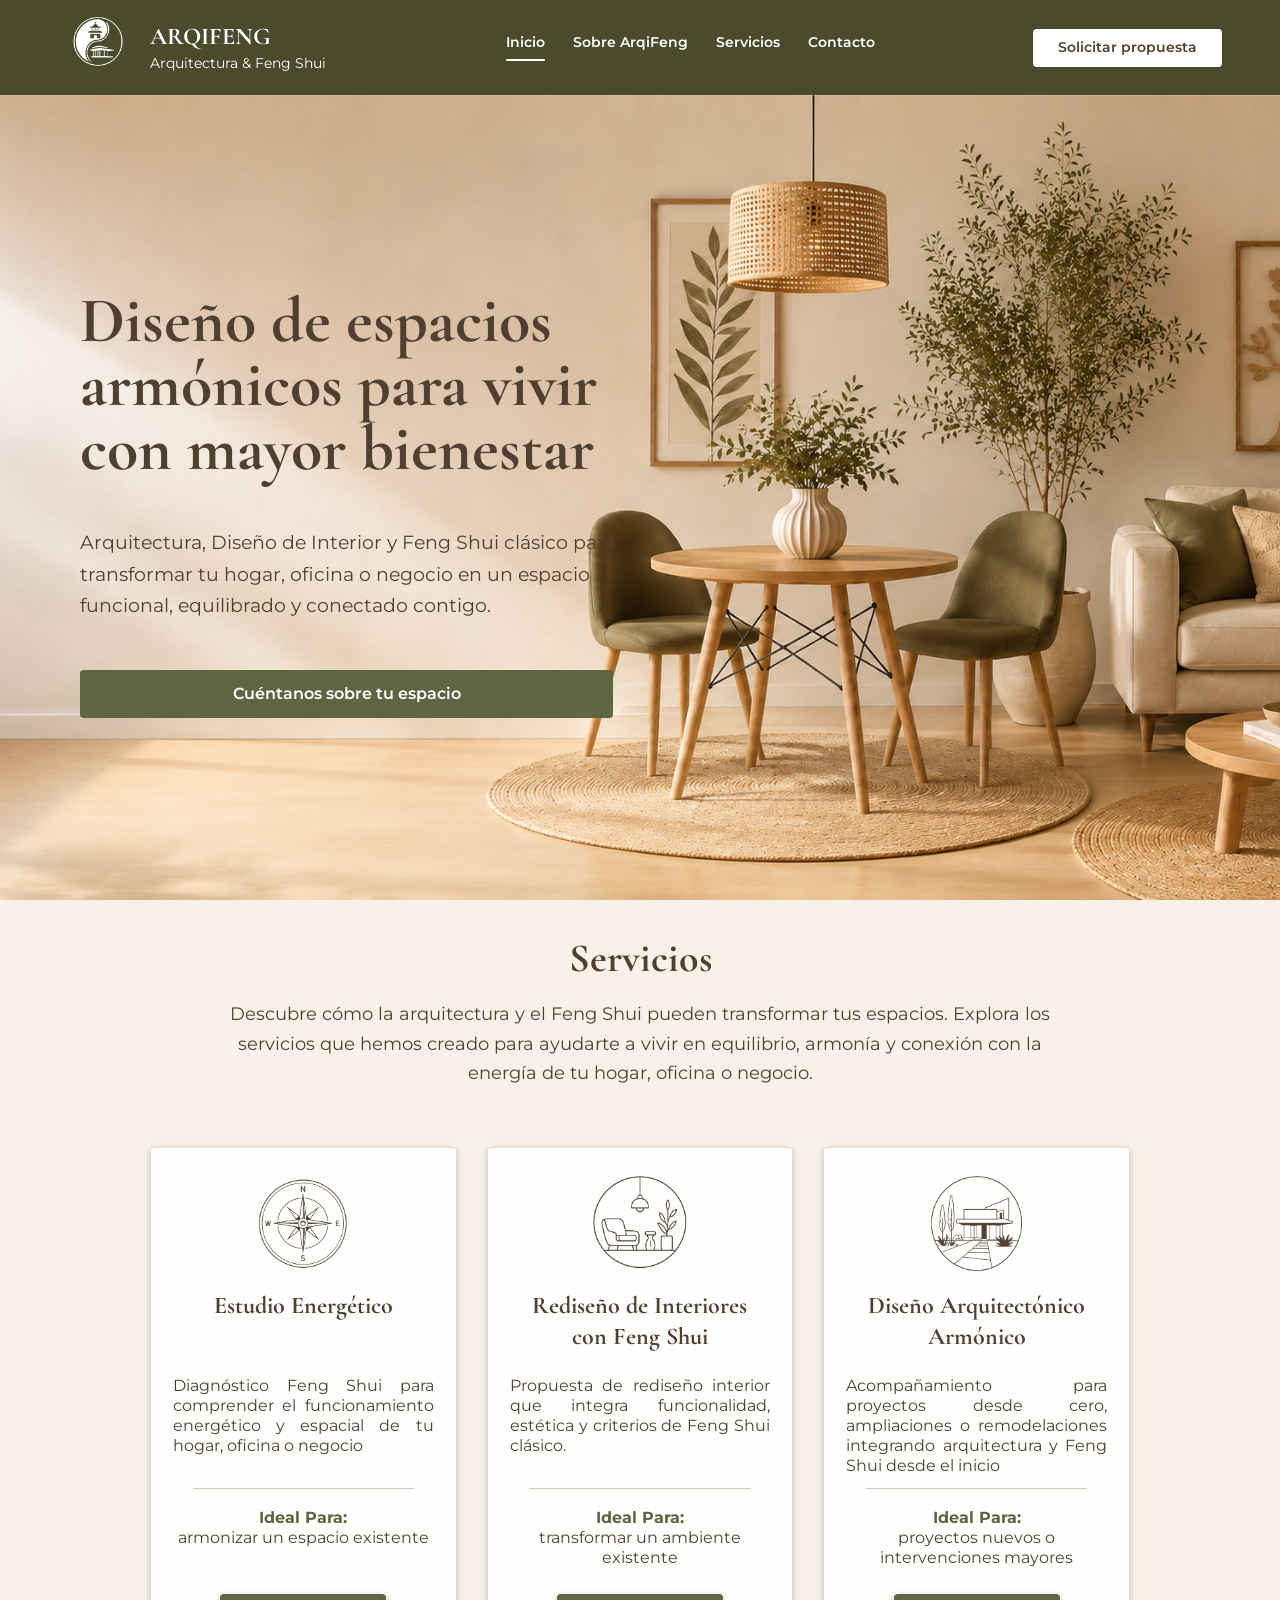
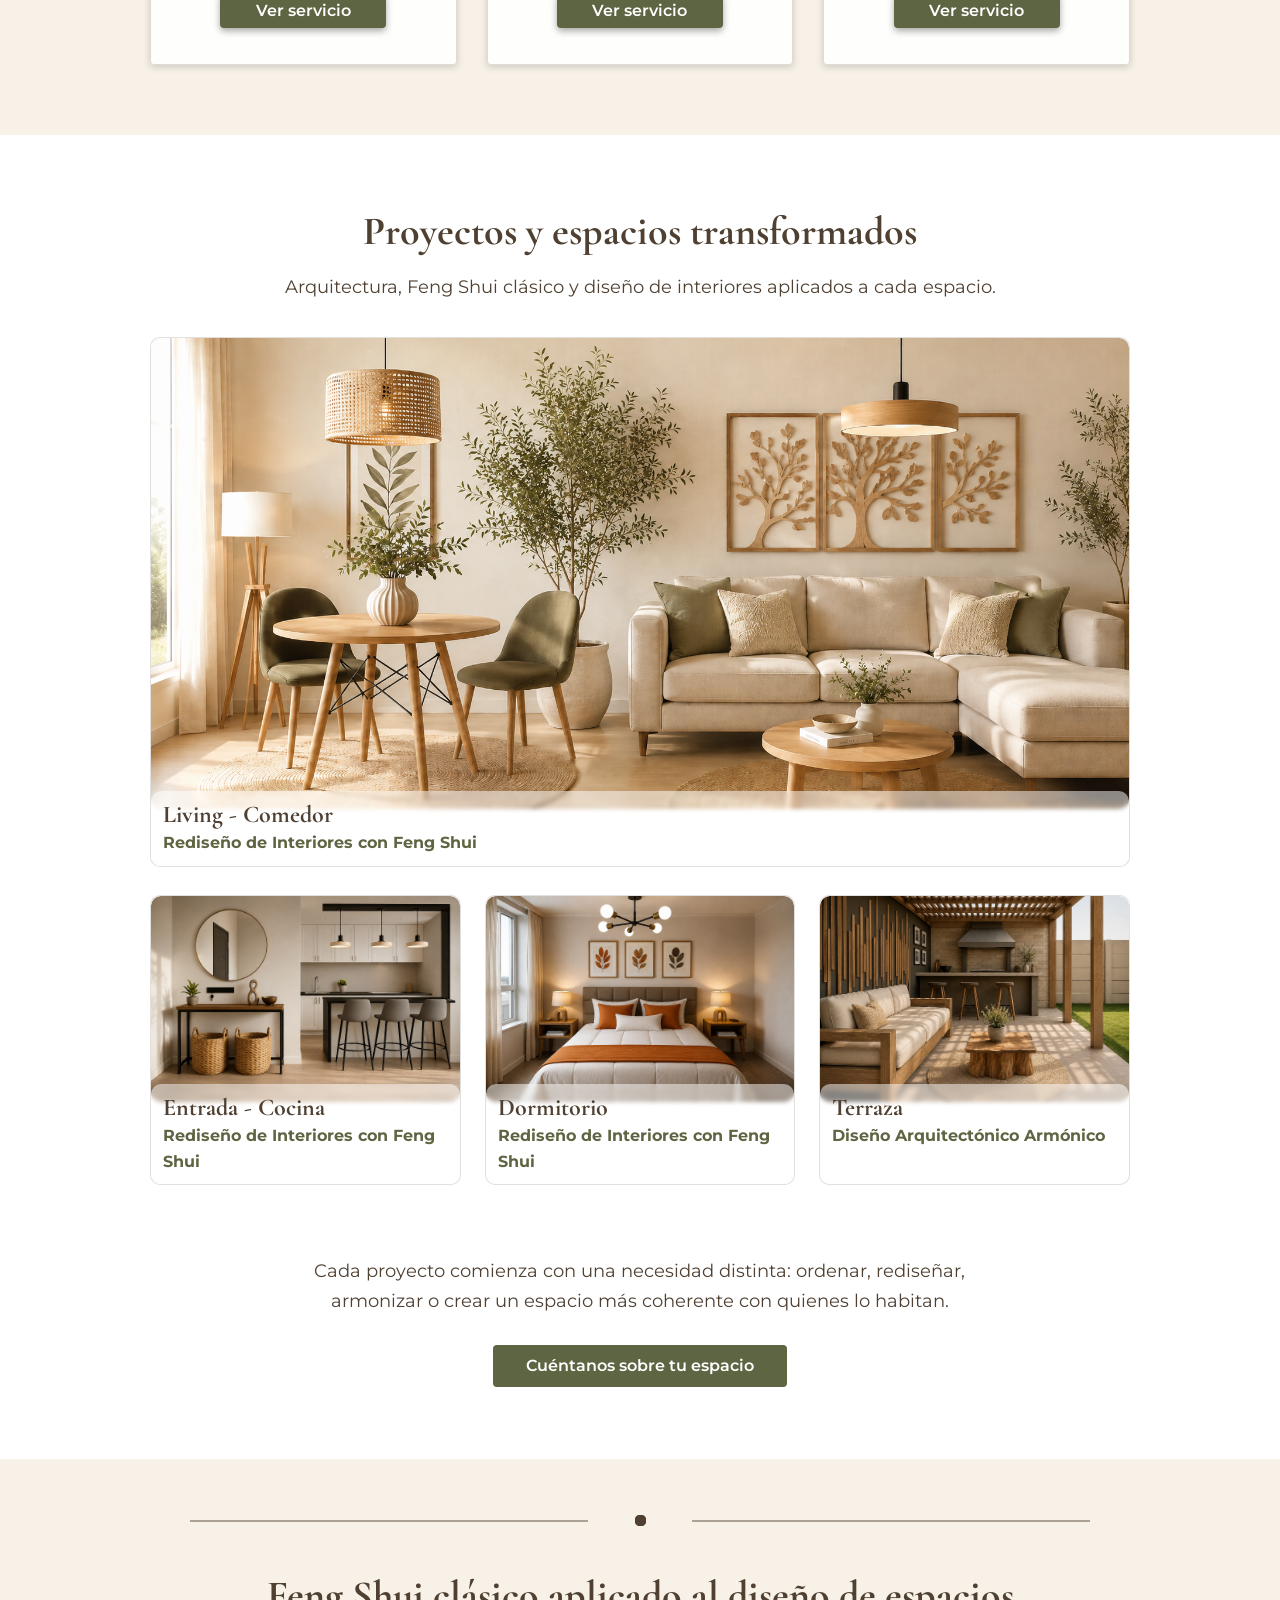
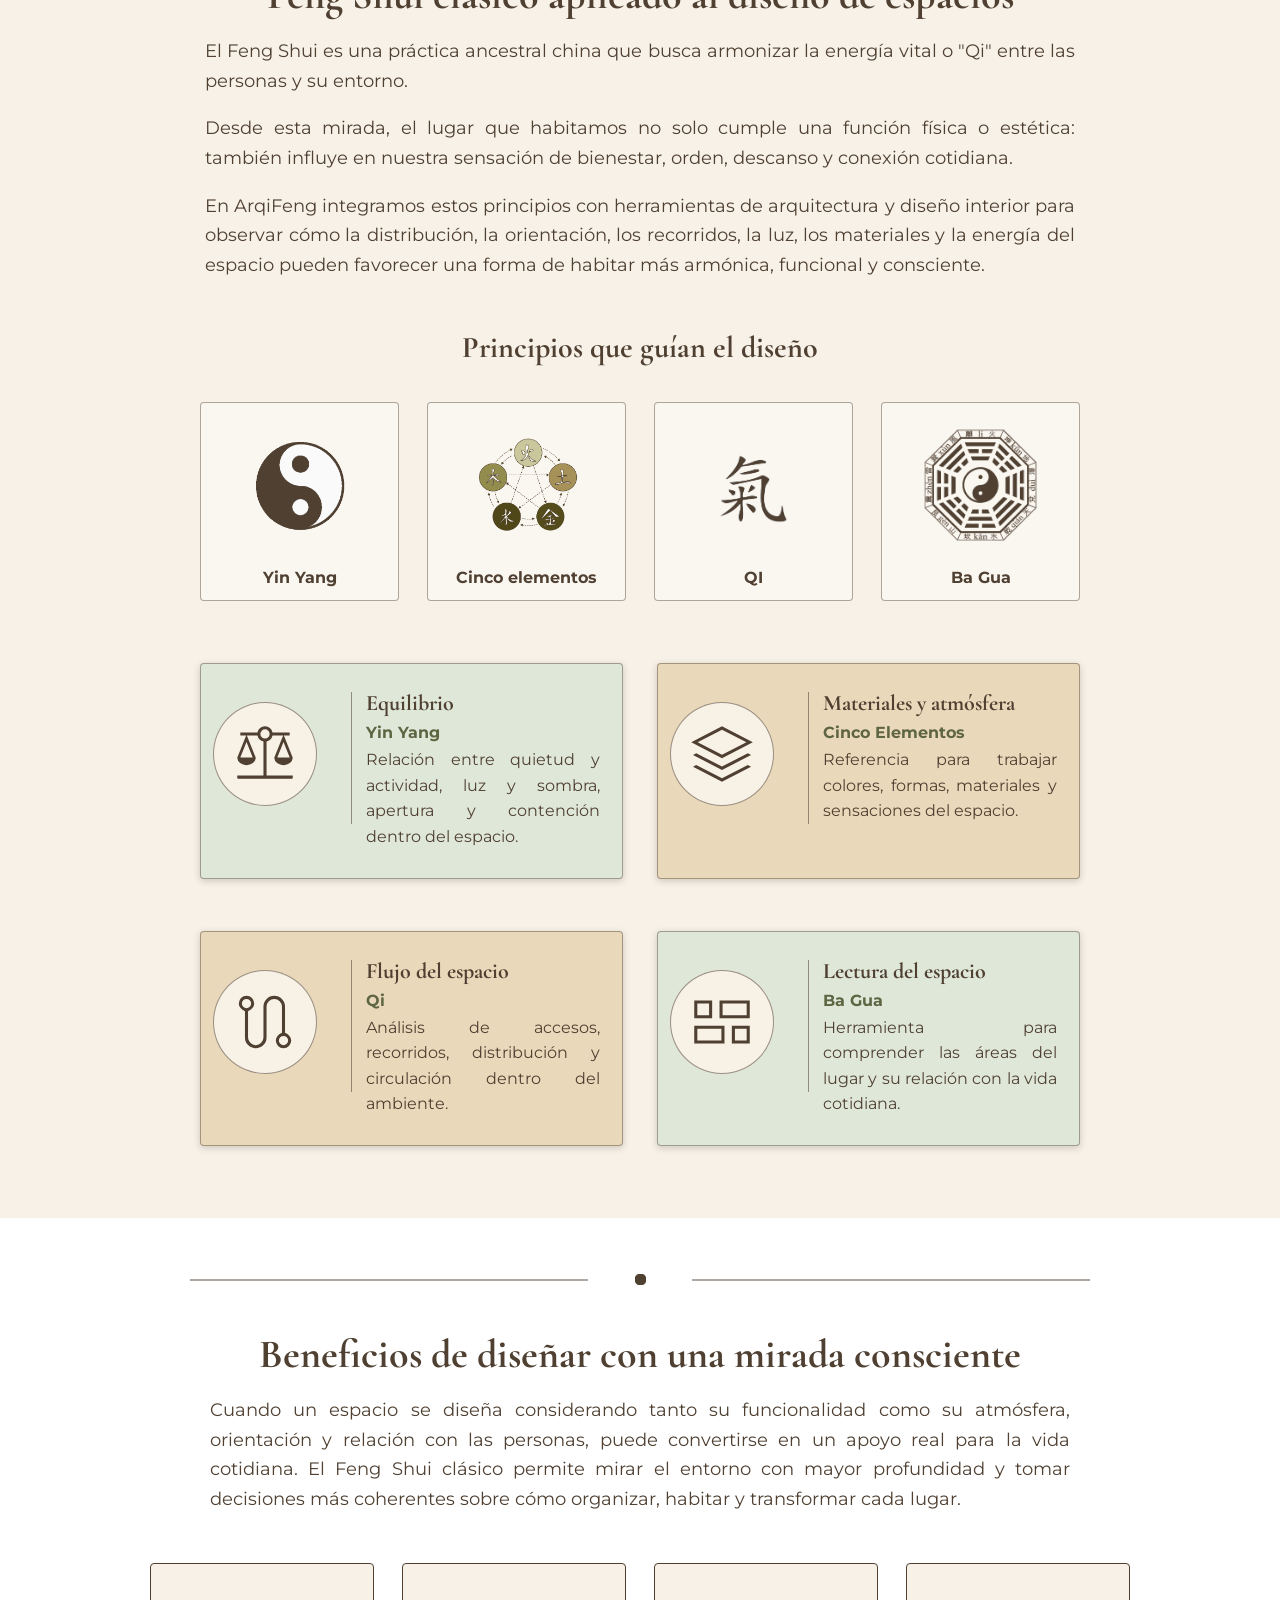
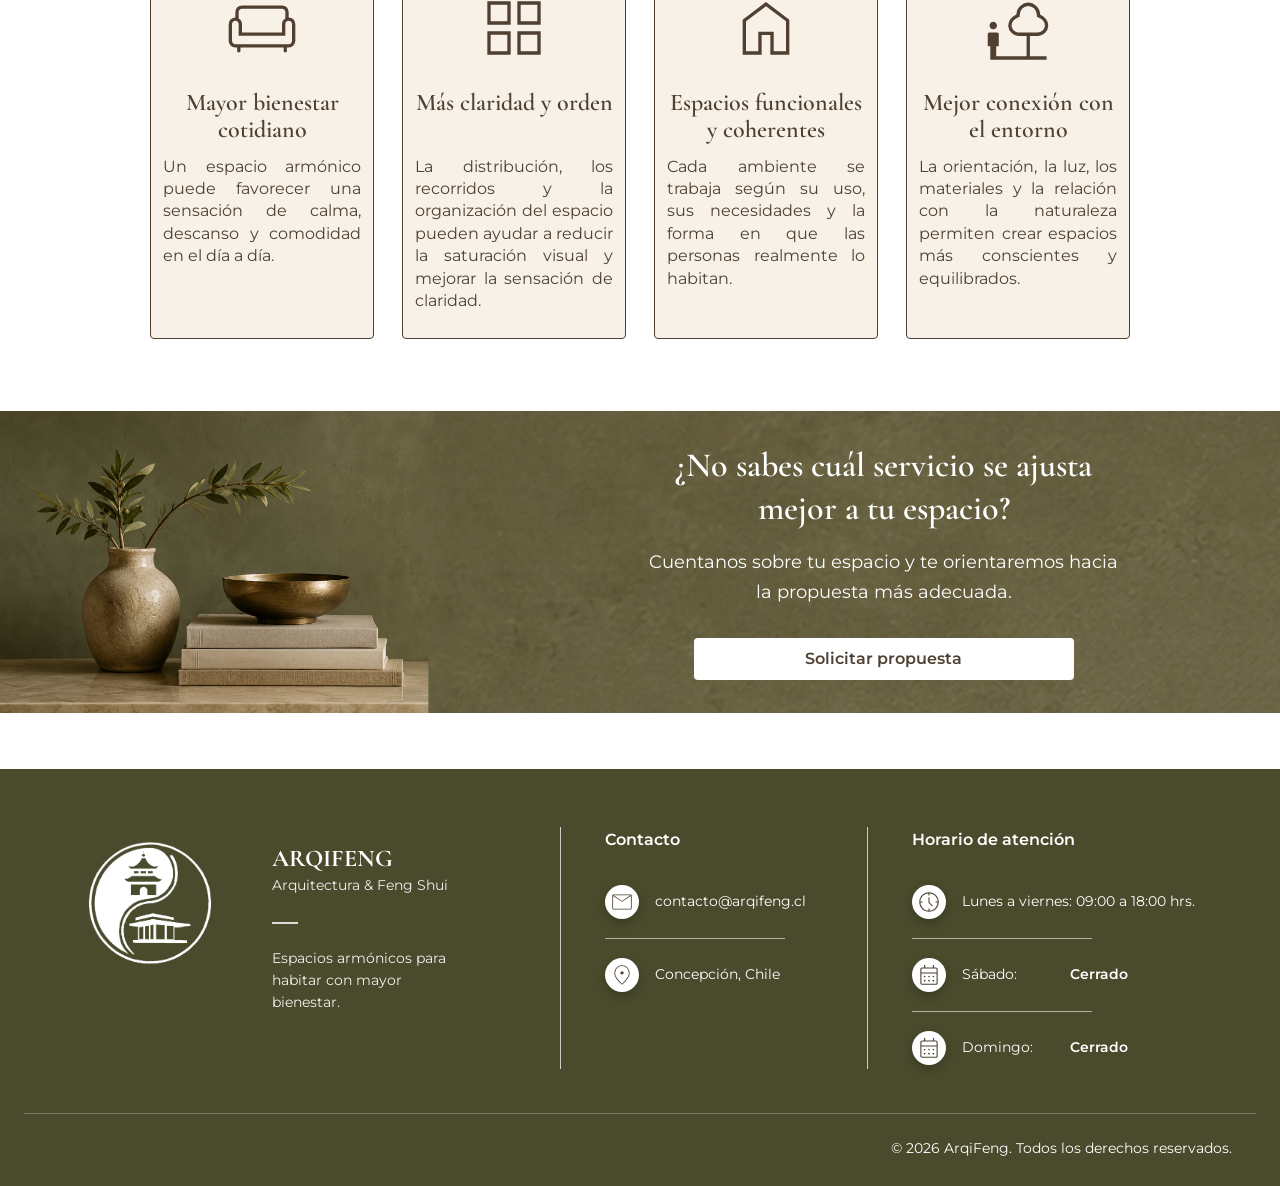
==== commit be423726: "Merge branch 'main' of https://github.com/arqifeng/arqifeng-web into emailjs" ====
--- a/index.html
+++ b/index.html
@@ -1,16 +1,209 @@
 <!doctype html>
 <html lang="es">
-  <!--HEAD-->
+  <!--COMIENZO DEL HEAD-->
   <head>
     <meta charset="utf-8" />
     <meta name="viewport" content="width=device-width, initial-scale=1" />
-    <title>Inicio | Arqifeng</title>
+
+    <title>ArqiFeng | Arquitectura, Diseño Interior y Feng Shui Clásico</title>
+
     <meta
       name="description"
-      content="Arquitectura, diseño interior y Feng Shui clásico para transformar hogares, oficinas y negocios en espacios funcionales y armónicos."
-    />
+      content="Arquitectura, diseño interior, remodelaciones y Feng Shui clásico para transformar hogares, oficinas y proyectos en espacios armónicos, funcionales y conscientes. Atención presencial en Gran Concepción y online para Chile y el mundo."
+    />
+
+    <meta name="robots" content="index, follow" />
+    <meta name="author" content="ArqiFeng" />
+    <meta name="language" content="es-CL" />
+    <meta name="theme-color" content="#4F5632" />
+
+    <link rel="canonical" href="https://arqifeng.cl/" />
+
+    <!-- Favicons / iconos del sitio -->
+    <link
+      rel="icon"
+      type="image/png"
+      sizes="16x16"
+      href="/img/imagenes/favicon/favicon-16x16.png"
+    />
+    <link
+      rel="icon"
+      type="image/png"
+      sizes="32x32"
+      href="/img/imagenes/favicon/favicon-32x32.png"
+    />
+    <link
+      rel="icon"
+      type="image/png"
+      sizes="48x48"
+      href="/img/imagenes/favicon/favicon-48x48.png"
+    />
+    <link
+      rel="icon"
+      type="image/png"
+      sizes="96x96"
+      href="/img/imagenes/favicon/favicon-96x96.png"
+    />
+    <link
+      rel="icon"
+      type="image/png"
+      sizes="192x192"
+      href="/img/imagenes/favicon/favicon-192x192.png"
+    />
+    <link
+      rel="apple-touch-icon"
+      sizes="180x180"
+      href="/img/imagenes/favicon/apple-touch-icon.png"
+    />
+    <link rel="manifest" href="/site.webmanifest" />
+
+    <!-- Open Graph / Facebook / WhatsApp / LinkedIn -->
+    <meta property="og:type" content="website" />
+    <meta
+      property="og:title"
+      content="ArqiFeng | Arquitectura, Diseño Interior y Feng Shui Clásico"
+    />
+    <meta
+      property="og:description"
+      content="Diseñamos espacios armónicos integrando arquitectura, diseño interior, remodelaciones y Feng Shui clásico. Atención presencial en Gran Concepción y online para Chile y el mundo."
+    />
+    <meta property="og:url" content="https://arqifeng.cl/" />
+    <meta property="og:site_name" content="ArqiFeng" />
+    <meta property="og:locale" content="es_CL" />
+    <meta
+      property="og:image"
+      content="https://arqifeng.cl/img/imagenes/og-arqifeng-inicio.jpg"
+    />
+    <meta
+      property="og:image:alt"
+      content="Interior armónico diseñado con arquitectura, diseño interior y Feng Shui clásico por ArqiFeng"
+    />
+
+    <!-- Twitter / X -->
+    <meta name="twitter:card" content="summary_large_image" />
+    <meta
+      name="twitter:title"
+      content="ArqiFeng | Arquitectura, Diseño Interior y Feng Shui Clásico"
+    />
+    <meta
+      name="twitter:description"
+      content="Arquitectura, diseño interior, remodelaciones y Feng Shui clásico para transformar hogares, oficinas y proyectos en espacios armónicos, funcionales y conscientes."
+    />
+    <meta
+      name="twitter:image"
+      content="https://arqifeng.cl/img/imagenes/og-arqifeng-inicio.jpg"
+    />
+
+    <!-- CSS principal -->
     <link rel="stylesheet" href="/css/styles.css" />
+
+    <!-- Datos estructurados SEO -->
+    <script type="application/ld+json">
+      {
+        "@context": "https://schema.org",
+        "@type": "ProfessionalService",
+        "name": "ArqiFeng",
+        "url": "https://arqifeng.cl/",
+        "logo": "https://arqifeng.cl/img/imagenes/favicon/favicon-512x512.png",
+        "image": "https://arqifeng.cl/img/imagenes/og-arqifeng-inicio.jpg",
+        "description": "ArqiFeng integra arquitectura, diseño interior, remodelaciones y Feng Shui clásico para transformar hogares, oficinas y proyectos en espacios armónicos, funcionales y conscientes.",
+        "email": "contacto@arqifeng.cl",
+        "address": {
+          "@type": "PostalAddress",
+          "addressLocality": "Concepción",
+          "addressRegion": "Biobío",
+          "addressCountry": "CL"
+        },
+        "areaServed": [
+          {
+            "@type": "Place",
+            "name": "Gran Concepción"
+          },
+          {
+            "@type": "Country",
+            "name": "Chile"
+          },
+          {
+            "@type": "Place",
+            "name": "Online"
+          }
+        ],
+        "sameAs": ["https://www.instagram.com/arqi.feng/"],
+        "serviceType": [
+          "Arquitectura",
+          "Diseño interior",
+          "Diseño de interiores",
+          "Remodelaciones",
+          "Remodelación de interiores",
+          "Remodelación de espacios",
+          "Remodelación de viviendas",
+          "Remodelación de oficinas",
+          "Remodelación de casas",
+          "Remodelación de casa",
+          "Remodelación de departamento",
+          "Remodelación de hogar",
+          "Remodelación"
+          "Feng Shui",
+          "Feng Shui clásico",
+          "Arquitectura con Feng Shui",
+          "Diseño interior con Feng Shui",
+          "Estudio Energético",
+          "Rediseño de Interiores con Feng Shui",
+          "Diseño Arquitectónico Armónico",
+          "Armonización de espacios",
+          "Armonizar espacios",
+          "Espacios",
+          "Vivienda",
+          "Diseño de viviendas",
+          "Diseño de casas"
+          "Diseño de hogares",
+          "Diseño de oficinas",
+          "Diseño espacios de negocios",
+          "Arquitecto",
+          "Arquitecta",
+          "Arquitectos",
+          "Arquitectas",
+          "Diseñador de interiores",
+          "Diseñadora de interiores",
+          "Diseñadores de interiores",
+          "Diseñadoras de interiores",
+          "Consultor de Feng Shui",
+          "Consultora de Feng Shui",
+          "Consultores de Feng Shui",
+          "Consultoras de Feng Shui",
+          "Reformar espacios",
+          "Reformar viviendas",
+          "Reformar casas",
+          "Rediseño de espacios",
+          "Rediseño"
+          "rediseño de viviendas",
+          "Rediseño de casas",
+          "Rediseño de hogares",
+          "Rediseño de oficinas",
+          "Rediseño de espacios de negocios",
+          "Rediseñar",
+          "Remodelar",
+          "Diseñar",
+          "Diseñar desde cero"
+        ],
+        "openingHoursSpecification": [
+          {
+            "@type": "OpeningHoursSpecification",
+            "dayOfWeek": [
+              "Monday",
+              "Tuesday",
+              "Wednesday",
+              "Thursday",
+              "Friday"
+            ],
+            "opens": "09:00",
+            "closes": "18:00"
+          }
+        ]
+      }
+    </script>
   </head>
+  <!--TÉRMINO DEL HEAD-->
   <body>
     <!--HEADER-->
     <header class="site-header">
@@ -53,7 +246,7 @@
         <img
           class="hero-bg"
           src="/img/imagenes/hero_inicio.png"
-          alt="imagenfondoliving"
+          alt="Living comedor armónico con diseño interior y Feng Shui clásico"
         />
         <div class="hero-content">
           <div class="hero-copy reveal">
@@ -169,8 +362,8 @@
             <article class="project-card">
               <img
                 class="image-portafolio"
-                src="/img/imagenes/Entrada_y_cocina.png"
-                alt="Entrada y cocina"
+                src="img/imagenes/Entrada_y_cocina.png"
+                alt="Entrada y cocina rediseñadas con criterios de arquitectura, diseño interior y Feng Shui clásico"
               />
               <div class="project-meta">
                 <p class="project-title text-h4">Entrada - Cocina</p>
@@ -182,8 +375,8 @@
             <article class="project-card">
               <img
                 class="image-portafolio"
-                src="/img/imagenes/habitacion_portafolio.png"
-                alt="Dormitorio"
+                src="img/imagenes/habitacion_portafolio.png"
+                alt="Dormitorio rediseñado con criterios de arquitectura, diseño interior y Feng Shui clásico para crear un ambiente armonico y funcional"
               />
               <div class="project-meta">
                 <p class="project-title text-h4">Dormitorio</p>
@@ -195,8 +388,8 @@
             <article class="project-card">
               <img
                 class="image-portafolio"
-                src="/img/imagenes/terraza.png"
-                alt="Terraza"
+                src="img/imagenes/terraza.png"
+                alt="Terraza rediseñada con criterios de arquitectura, diseño interior y Feng Shui clásico"
               />
               <div class="project-meta">
                 <p class="project-title text-h4">Terraza</p>
@@ -251,8 +444,8 @@
             <article class="principle-icon-card">
               <div class="principle-icon-media">
                 <img
-                  src="/img/imagenes/yin%20yang%20CORRECTO.png"
-                  alt="Símbolo Yin Yang"
+                  src="img/imagenes/yin%20yang%20CORRECTO.png"
+                  alt="Símbolo Yin Yang principio de Feng Shui clásico"
                 />
               </div>
               <p class="principle-icon-label text-p4">
@@ -262,8 +455,8 @@
             <article class="principle-icon-card">
               <div class="principle-icon-media">
                 <img
-                  src="/img/imagenes/5%20elementos.png"
-                  alt="Diagrama de los cinco elementos"
+                  src="img/imagenes/5%20elementos.png"
+                  alt="Diagrama de los cinco elementos de Feng Shui clásico"
                 />
               </div>
               <p class="principle-icon-label text-p4">
@@ -279,8 +472,8 @@
             <article class="principle-icon-card">
               <div class="principle-icon-media">
                 <img
-                  src="/img/imagenes/bagua%20pagina%20web.png"
-                  alt="Símbolo Ba Gua"
+                  src="img/imagenes/bagua%20pagina%20web.png"
+                  alt="Símbolo Ba Gua de Feng Shui clasico"
                 />
               </div>
               <p class="principle-icon-label text-p4">
@@ -291,8 +484,8 @@
           <div class="principles">
             <article class="principle reveal">
               <img
-                src="/img/iconos/balance_24dp_4F4032_FILL0_wght200_GRAD0_opsz24.svg"
-                alt=""
+                src="img/iconos/balance_24dp_4F4032_FILL0_wght200_GRAD0_opsz24.svg"
+                alt="icono de balanza para representar el principio de equilibrio del Feng Shui clasico y su relación con el Yin y Yang"
               />
               <div class="principle-divider" aria-hidden="true"></div>
               <h3 class="text-h4"><strong>Equilibrio</strong></h3>
@@ -306,8 +499,8 @@
             </article>
             <article class="principle reveal">
               <img
-                src="/img/iconos/stacks_24dp_4F4032_FILL0_wght200_GRAD0_opsz24.svg"
-                alt=""
+                src="img/iconos/stacks_24dp_4F4032_FILL0_wght200_GRAD0_opsz24.svg"
+                alt="icono de capas para representar los cinco elementos del feng shui clásico y como se relacionan con los materiales y la atmosfera"
               />
               <div class="principle-divider" aria-hidden="true"></div>
               <h3 class="text-h4"><strong>Materiales y atmósfera</strong></h3>
@@ -321,8 +514,8 @@
             </article>
             <article class="principle reveal">
               <img
-                src="/img/iconos/route_24dp_4F4032_FILL0_wght200_GRAD0_opsz24.svg"
-                alt=""
+                src="img/iconos/route_24dp_4F4032_FILL0_wght200_GRAD0_opsz24.svg"
+                alt="icono de ruta para representar el qi y como representa el flujo del espacio en el Feng Shui clásico"
               />
               <div class="principle-divider" aria-hidden="true"></div>
               <h3 class="text-h4"><strong>Flujo del espacio</strong></h3>
@@ -334,8 +527,8 @@
             </article>
             <article class="principle reveal">
               <img
-                src="/img/iconos/dashboard_2_24dp_4F4032_FILL0_wght200_GRAD0_opsz24.svg"
-                alt=""
+                src="img/iconos/dashboard_2_24dp_4F4032_FILL0_wght200_GRAD0_opsz24.svg"
+                alt="icono de panel de control para representar la lectura del espacio en el Feng Shui clásico"
               />
               <div class="principle-divider" aria-hidden="true"></div>
               <h3 class="text-h4"><strong>Lectura del espacio</strong></h3>
@@ -366,8 +559,8 @@
           <div class="benefit-grid">
             <article class="benefit reveal">
               <img
-                src="/img/iconos/chair_24dp_4F4032_FILL0_wght200_GRAD0_opsz24.svg"
-                alt=""
+                src="img/iconos/chair_24dp_4F4032_FILL0_wght200_GRAD0_opsz24.svg"
+                alt="icono de silla para representar el beneficio de mayor bienestar cotidiano"
               />
               <h3 class="text-h4">Mayor bienestar cotidiano</h3>
               <p class="text-p4">
@@ -377,8 +570,8 @@
             </article>
             <article class="benefit reveal">
               <img
-                src="/img/iconos/grid_view_24dp_4F4032_FILL0_wght200_GRAD0_opsz24.svg"
-                alt=""
+                src="img/iconos/grid_view_24dp_4F4032_FILL0_wght200_GRAD0_opsz24.svg"
+                alt="icono de cuadrícula para representar el beneficio de más claridad y orden"
               />
               <h3 class="text-h4">Más claridad y orden</h3>
               <p class="text-p4">
@@ -389,8 +582,8 @@
             </article>
             <article class="benefit reveal">
               <img
-                src="/img/iconos/home_24dp_4F4032_FILL0_wght200_GRAD0_opsz24.svg"
-                alt=""
+                src="img/iconos/home_24dp_4F4032_FILL0_wght200_GRAD0_opsz24.svg"
+                alt="icono de casa para representar el beneficio de espacios funcionales y coherentes"
               />
               <h3 class="text-h4">Espacios funcionales<br />y coherentes</h3>
               <p class="text-p4">
@@ -400,8 +593,8 @@
             </article>
             <article class="benefit reveal">
               <img
-                src="/img/iconos/nature_people_24dp_4F4032_FILL0_wght200_GRAD0_opsz24.svg"
-                alt=""
+                src="img/iconos/nature_people_24dp_4F4032_FILL0_wght200_GRAD0_opsz24.svg"
+                alt="icono de naturaleza y personas para representar el beneficio de mejor conexión con el entorno"
               />
               <h3 class="text-h4">Mejor conexión con el entorno</h3>
               <p class="text-p4">
@@ -416,7 +609,10 @@
 
       <!--LlAMADO A LA ACCIÓN-->
       <section class="cta-band">
-        <img src="/img/imagenes/INVITACION%20A%20COTIZAR.png" alt="" />
+        <img
+          src="img/imagenes/INVITACION%20A%20COTIZAR.png"
+          alt="Espacio armónico con decoración natural para solicitar una propuesta de arquitectura, diseño interior y Feng Shui"
+        />
         <div class="container">
           <div class="cta-copy reveal">
             <h2 class="text-h3">
@@ -437,7 +633,10 @@
     <footer class="site-footer">
       <div class="container footer-grid">
         <div class="footer-brand">
-          <img src="/img/imagenes/Logo%20en%20blanco.png" alt="" />
+          <img
+            src="img/imagenes/Logo%20en%20blanco.png"
+            alt="Logo de ArqiFeng"
+          />
           <div class="footer-brand-copy">
             <p class="footer-title text-h4">ARQIFENG</p>
             <p class="text-p1">Arquitectura &amp; Feng Shui</p>
@@ -451,19 +650,19 @@
           <p class="footer-heading text-p4">Contacto</p>
           <a
             class="footer-item text-p1"
-            href="mailto:arqifeng@gmail.com?subject=Información%20de%20Servicios%20ArqiFeng"
+            href="mailto:contacto@arqifeng.cl?subject=Información%20de%20Servicios%20ArqiFeng"
             ><span class="footer-icon"
               ><img
-                src="/img/iconos/mail_48dp_4F4032_FILL0_wght200_GRAD0_opsz48.svg"
-                alt="" /></span
-            ><span class="text-p1">arqifeng@gmail.com</span></a
+                src="img/iconos/mail_48dp_4F4032_FILL0_wght200_GRAD0_opsz48.svg"
+                alt="Icono de correo electrónico" /></span
+            ><span class="text-p1">contacto@arqifeng.cl</span></a
           >
           <span class="footer-rule"></span>
           <p class="footer-item text-p1">
             <span class="footer-icon"
               ><img
-                src="/img/iconos/location_on_48dp_4F4032_FILL0_wght200_GRAD0_opsz48.svg"
-                alt="" /></span
+                src="img/iconos/location_on_48dp_4F4032_FILL0_wght200_GRAD0_opsz48.svg"
+                alt="Icono de ubicación" /></span
             ><span class="text-p1">Concepción, Chile</span>
           </p>
         </div>
@@ -472,8 +671,8 @@
           <p class="footer-item text-p1">
             <span class="footer-icon footer-icon-text">
               <img
-                src="/img/iconos/nest_clock_farsight_analog_24dp_4F4032_FILL0_wght200_GRAD0_opsz24.svg"
-                alt=""
+                src="img/iconos/nest_clock_farsight_analog_24dp_4F4032_FILL0_wght200_GRAD0_opsz24.svg"
+                alt="Icono de reloj"
             /></span>
             <span class="text-p1">Lunes a viernes: 09:00 a 18:00 hrs.</span>
           </p>
@@ -481,8 +680,8 @@
           <p class="footer-item footer-schedule text-p1">
             <span class="footer-icon footer-icon-text"
               ><img
-                src="/img/iconos/calendar_month_24dp_4F4032_FILL0_wght200_GRAD0_opsz24.svg"
-                alt=""
+                src="img/iconos/calendar_month_24dp_4F4032_FILL0_wght200_GRAD0_opsz24.svg"
+                alt="Icono de calendario"
             /></span>
             <span class="text-p1">Sábado:</span>
             <strong class="text-p1">Cerrado</strong>
@@ -491,8 +690,8 @@
           <p class="footer-item footer-schedule text-p1">
             <span class="footer-icon footer-icon-text"
               ><img
-                src="/img/iconos/calendar_month_24dp_4F4032_FILL0_wght200_GRAD0_opsz24.svg"
-                alt=""
+                src="img/iconos/calendar_month_24dp_4F4032_FILL0_wght200_GRAD0_opsz24.svg"
+                alt="Icono de calendario"
             /></span>
             <span class="text-p1">Domingo:</span>
             <strong class="text-p1">Cerrado</strong>
--- a/css/styles.css
+++ b/css/styles.css
@@ -1002,6 +1002,14 @@
   color: #fff;
 }
 
+a.footer-item[href^="mailto:"] {
+  transition: color 180ms ease;
+}
+
+a.footer-item[href^="mailto:"]:hover {
+  color: var(--sand);
+}
+
 .footer-icon {
   width: 34px;
   height: 34px;
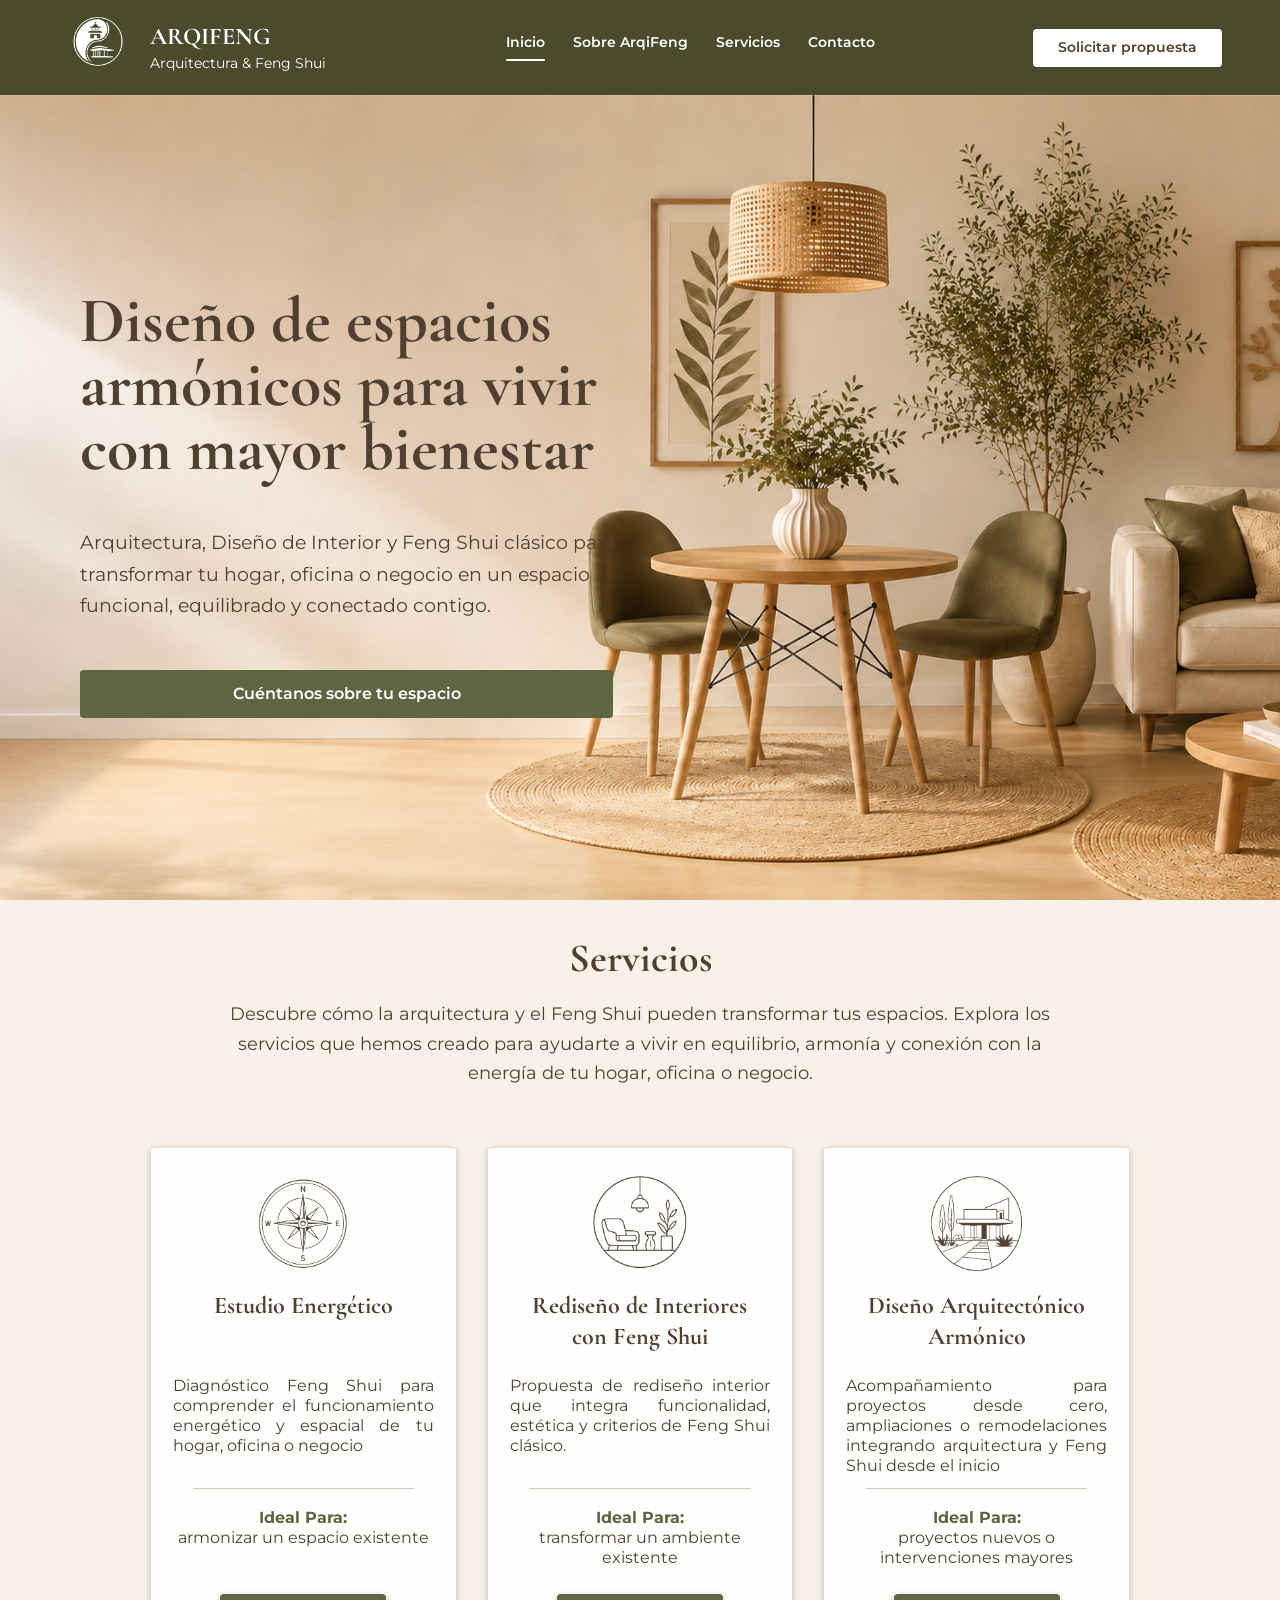
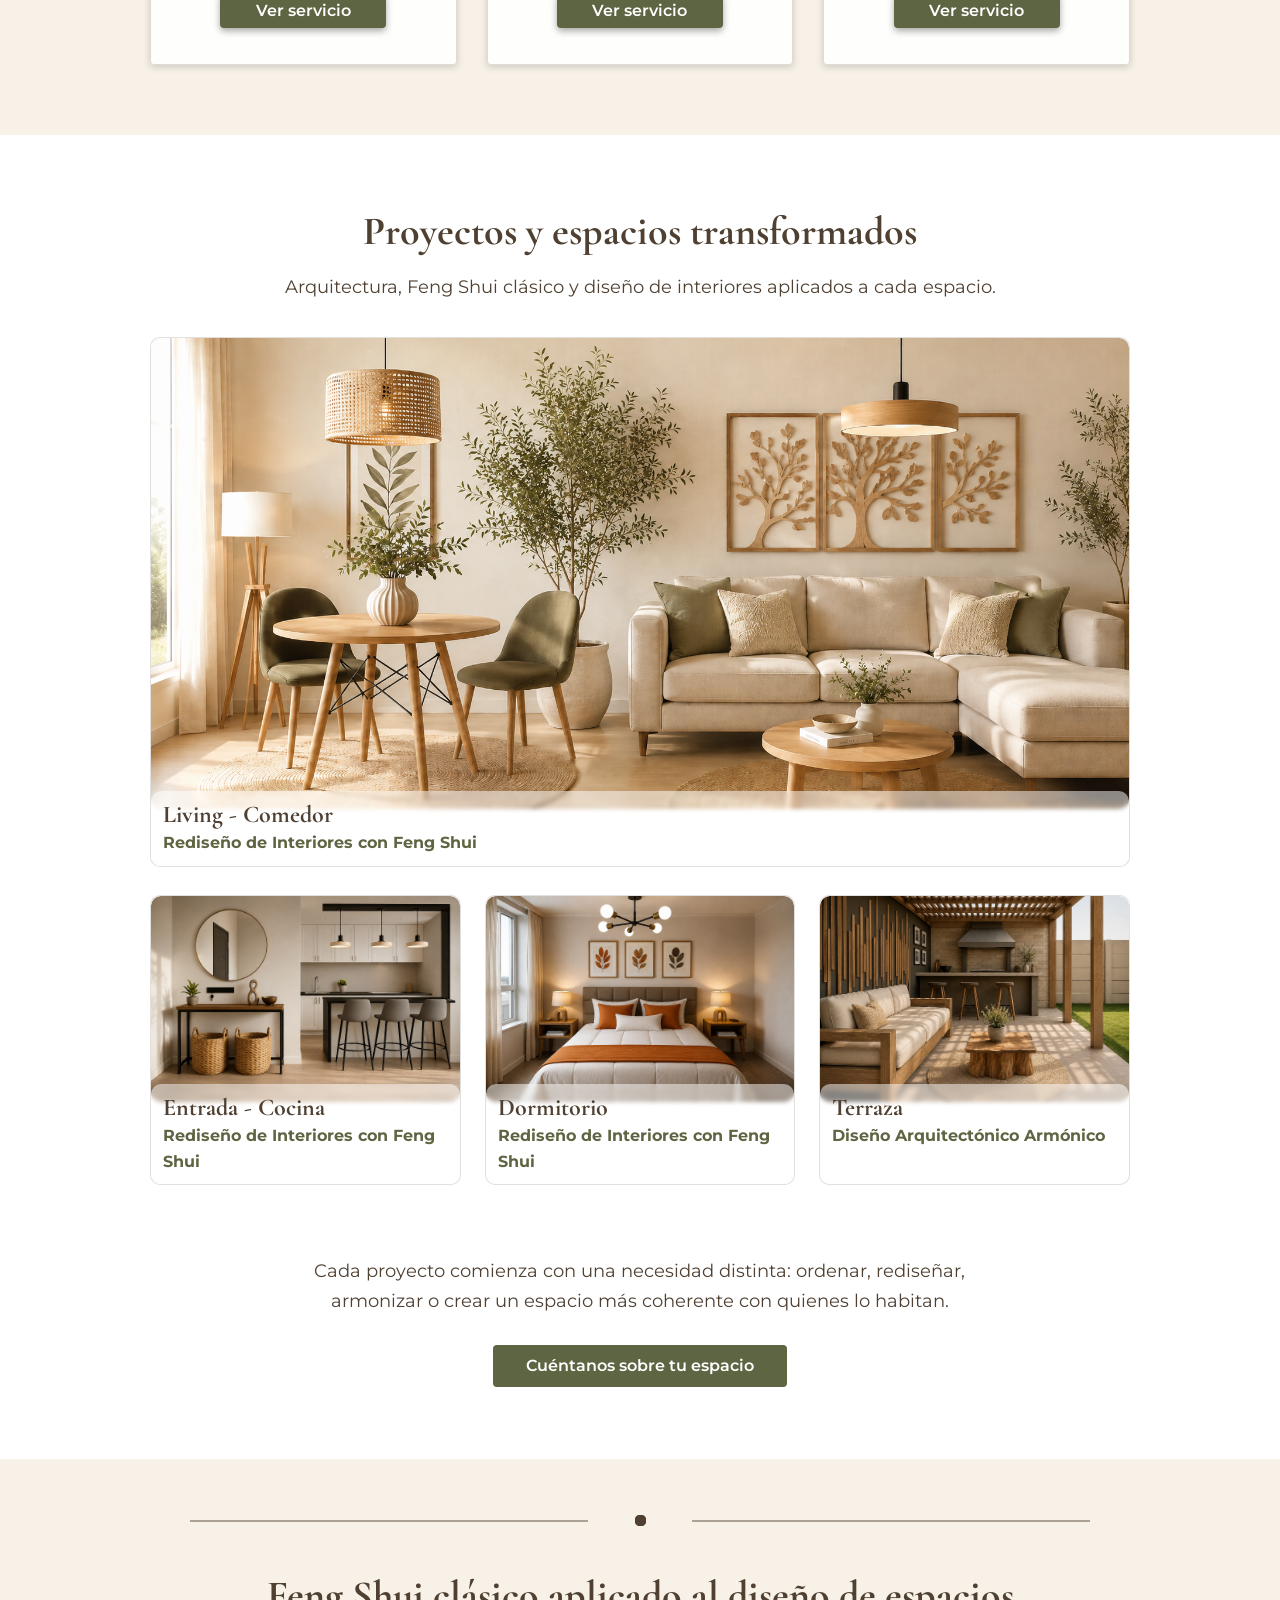
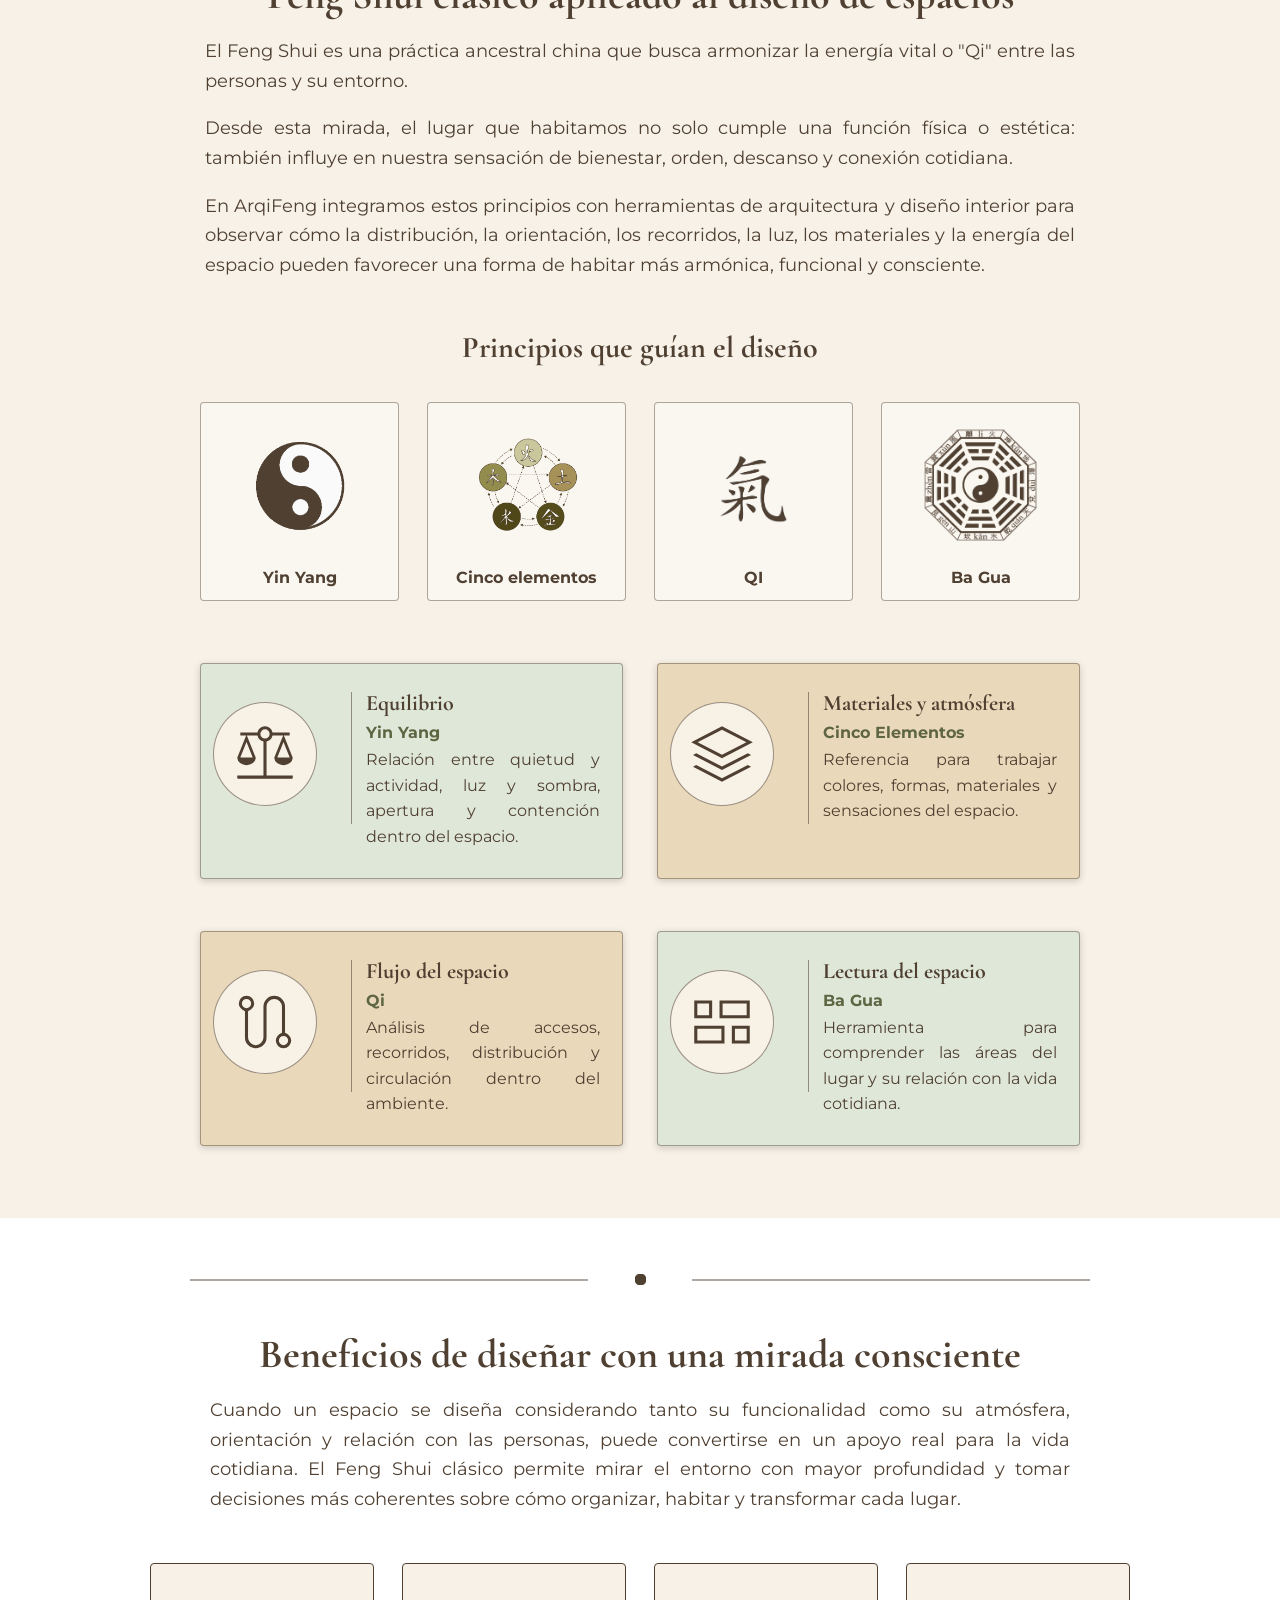
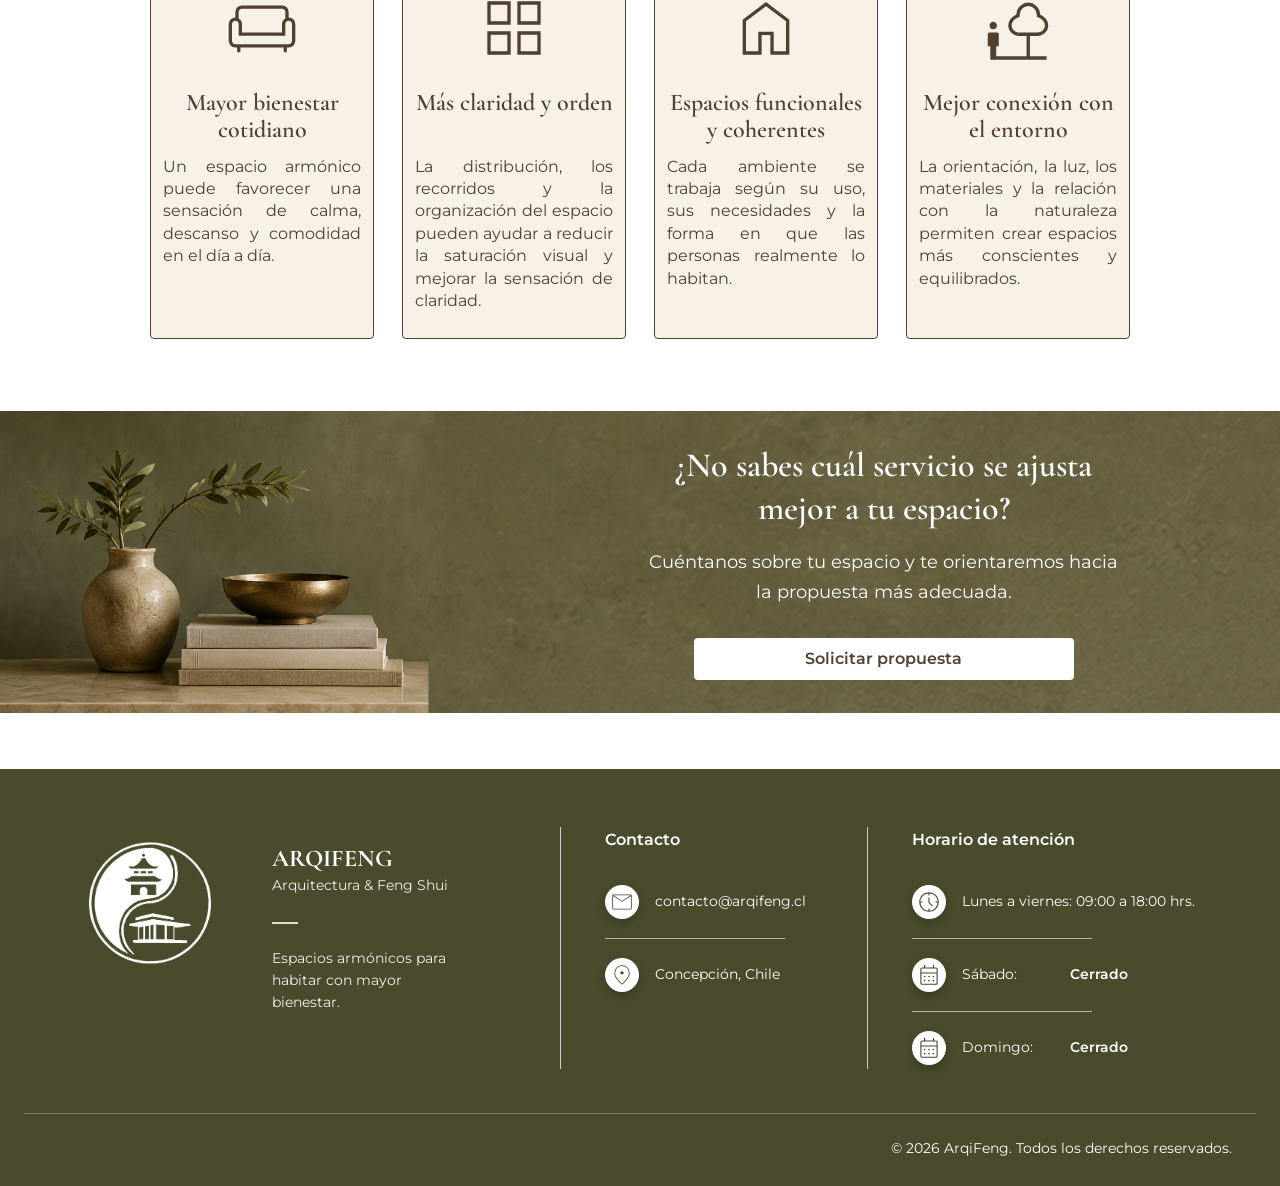
==== commit fae3a702: "Merge with main" ====
--- a/index.html
+++ b/index.html
@@ -72,7 +72,7 @@
     <meta property="og:locale" content="es_CL" />
     <meta
       property="og:image"
-      content="https://arqifeng.cl/img/imagenes/og-arqifeng-inicio.jpg"
+      content="https://arqifeng.cl/img/imagenes/hero_inicio.png"
     />
     <meta
       property="og:image:alt"
@@ -91,7 +91,7 @@
     />
     <meta
       name="twitter:image"
-      content="https://arqifeng.cl/img/imagenes/og-arqifeng-inicio.jpg"
+      content="https://arqifeng.cl/img/imagenes/hero_inicio.png"
     />
 
     <!-- CSS principal -->
@@ -105,7 +105,7 @@
         "name": "ArqiFeng",
         "url": "https://arqifeng.cl/",
         "logo": "https://arqifeng.cl/img/imagenes/favicon/favicon-512x512.png",
-        "image": "https://arqifeng.cl/img/imagenes/og-arqifeng-inicio.jpg",
+        "image": "https://arqifeng.cl/img/imagenes/hero_inicio.png",
         "description": "ArqiFeng integra arquitectura, diseño interior, remodelaciones y Feng Shui clásico para transformar hogares, oficinas y proyectos en espacios armónicos, funcionales y conscientes.",
         "email": "contacto@arqifeng.cl",
         "address": {
@@ -142,7 +142,7 @@
           "Remodelación de casa",
           "Remodelación de departamento",
           "Remodelación de hogar",
-          "Remodelación"
+          "Remodelación",
           "Feng Shui",
           "Feng Shui clásico",
           "Arquitectura con Feng Shui",
@@ -155,7 +155,7 @@
           "Espacios",
           "Vivienda",
           "Diseño de viviendas",
-          "Diseño de casas"
+          "Diseño de casas",
           "Diseño de hogares",
           "Diseño de oficinas",
           "Diseño espacios de negocios",
@@ -175,7 +175,7 @@
           "Reformar viviendas",
           "Reformar casas",
           "Rediseño de espacios",
-          "Rediseño"
+          "Rediseño",
           "rediseño de viviendas",
           "Rediseño de casas",
           "Rediseño de hogares",
@@ -212,7 +212,7 @@
           <img
             class="brand-logo"
             src="/img/imagenes/Logo%20en%20blanco.png"
-            alt=""
+            alt="Logo de ArqiFeng"
           />
           <span>
             <span class="brand-name text-h4">ARQIFENG</span>
@@ -279,7 +279,10 @@
           </p>
           <div class="services-grid">
             <article class="service-card reveal">
-              <img src="/img/imagenes/Servicio_Estudio_Energetico.png" alt="" />
+              <img
+                src="/img/imagenes/Servicio_Estudio_Energetico.png"
+                alt="Servicio de Estudio Energético del Espacio con Feng Shui clásico"
+              />
               <h4 class="text-h4">Estudio Energético</h4>
               <p class="text-p4">
                 Diagnóstico Feng Shui para comprender el funcionamiento
@@ -296,7 +299,10 @@
               >
             </article>
             <article class="service-card reveal">
-              <img src="/img/imagenes/Servicio_rediseno.png" alt="" />
+              <img
+                src="/img/imagenes/Servicio_rediseno.png"
+                alt="Servicio de Rediseño de Interiores con Feng Shui"
+              />
               <h4 class="text-h4">Rediseño de Interiores<br />con Feng Shui</h4>
               <p class="text-p4">
                 Propuesta de rediseño interior que integra funcionalidad,
@@ -314,7 +320,10 @@
               >
             </article>
             <article class="service-card reveal">
-              <img src="/img/imagenes/Servicio_Diseno.png" alt="" />
+              <img
+                src="/img/imagenes/Servicio_Diseno.png"
+                alt="Servicio de Diseño Arquitectónico Armónico con Feng Shui para remodelaciones o proyectos nuevos"
+              />
               <h4 class="text-h4">Diseño Arquitectónico<br />Armónico</h4>
               <p class="text-p4">
                 Acompañamiento para proyectos desde cero, ampliaciones o
@@ -349,7 +358,7 @@
             <img
               class="image-portafolio"
               src="/img/imagenes/Living-Comedor.png"
-              alt="Living comedor rediseñado"
+              alt="Living comedor rediseñado con criterios de arquitectura, diseño interior y Feng Shui clásico"
             />
             <div class="project-meta">
               <p class="project-title text-h4">Living - Comedor</p>
@@ -362,7 +371,7 @@
             <article class="project-card">
               <img
                 class="image-portafolio"
-                src="img/imagenes/Entrada_y_cocina.png"
+                src="/img/imagenes/Entrada_y_cocina.png"
                 alt="Entrada y cocina rediseñadas con criterios de arquitectura, diseño interior y Feng Shui clásico"
               />
               <div class="project-meta">
@@ -375,7 +384,7 @@
             <article class="project-card">
               <img
                 class="image-portafolio"
-                src="img/imagenes/habitacion_portafolio.png"
+                src="/img/imagenes/habitacion_portafolio.png"
                 alt="Dormitorio rediseñado con criterios de arquitectura, diseño interior y Feng Shui clásico para crear un ambiente armonico y funcional"
               />
               <div class="project-meta">
@@ -388,7 +397,7 @@
             <article class="project-card">
               <img
                 class="image-portafolio"
-                src="img/imagenes/terraza.png"
+                src="/img/imagenes/terraza.png"
                 alt="Terraza rediseñada con criterios de arquitectura, diseño interior y Feng Shui clásico"
               />
               <div class="project-meta">
@@ -444,7 +453,7 @@
             <article class="principle-icon-card">
               <div class="principle-icon-media">
                 <img
-                  src="img/imagenes/yin%20yang%20CORRECTO.png"
+                  src="/img/imagenes/yin%20yang%20CORRECTO.png"
                   alt="Símbolo Yin Yang principio de Feng Shui clásico"
                 />
               </div>
@@ -455,7 +464,7 @@
             <article class="principle-icon-card">
               <div class="principle-icon-media">
                 <img
-                  src="img/imagenes/5%20elementos.png"
+                  src="/img/imagenes/5%20elementos.png"
                   alt="Diagrama de los cinco elementos de Feng Shui clásico"
                 />
               </div>
@@ -472,7 +481,7 @@
             <article class="principle-icon-card">
               <div class="principle-icon-media">
                 <img
-                  src="img/imagenes/bagua%20pagina%20web.png"
+                  src="/img/imagenes/bagua%20pagina%20web.png"
                   alt="Símbolo Ba Gua de Feng Shui clasico"
                 />
               </div>
@@ -484,7 +493,7 @@
           <div class="principles">
             <article class="principle reveal">
               <img
-                src="img/iconos/balance_24dp_4F4032_FILL0_wght200_GRAD0_opsz24.svg"
+                src="/img/iconos/balance_24dp_4F4032_FILL0_wght200_GRAD0_opsz24.svg"
                 alt="icono de balanza para representar el principio de equilibrio del Feng Shui clasico y su relación con el Yin y Yang"
               />
               <div class="principle-divider" aria-hidden="true"></div>
@@ -499,7 +508,7 @@
             </article>
             <article class="principle reveal">
               <img
-                src="img/iconos/stacks_24dp_4F4032_FILL0_wght200_GRAD0_opsz24.svg"
+                src="/img/iconos/stacks_24dp_4F4032_FILL0_wght200_GRAD0_opsz24.svg"
                 alt="icono de capas para representar los cinco elementos del feng shui clásico y como se relacionan con los materiales y la atmosfera"
               />
               <div class="principle-divider" aria-hidden="true"></div>
@@ -514,7 +523,7 @@
             </article>
             <article class="principle reveal">
               <img
-                src="img/iconos/route_24dp_4F4032_FILL0_wght200_GRAD0_opsz24.svg"
+                src="/img/iconos/route_24dp_4F4032_FILL0_wght200_GRAD0_opsz24.svg"
                 alt="icono de ruta para representar el qi y como representa el flujo del espacio en el Feng Shui clásico"
               />
               <div class="principle-divider" aria-hidden="true"></div>
@@ -527,7 +536,7 @@
             </article>
             <article class="principle reveal">
               <img
-                src="img/iconos/dashboard_2_24dp_4F4032_FILL0_wght200_GRAD0_opsz24.svg"
+                src="/img/iconos/dashboard_2_24dp_4F4032_FILL0_wght200_GRAD0_opsz24.svg"
                 alt="icono de panel de control para representar la lectura del espacio en el Feng Shui clásico"
               />
               <div class="principle-divider" aria-hidden="true"></div>
@@ -559,7 +568,7 @@
           <div class="benefit-grid">
             <article class="benefit reveal">
               <img
-                src="img/iconos/chair_24dp_4F4032_FILL0_wght200_GRAD0_opsz24.svg"
+                src="/img/iconos/chair_24dp_4F4032_FILL0_wght200_GRAD0_opsz24.svg"
                 alt="icono de silla para representar el beneficio de mayor bienestar cotidiano"
               />
               <h3 class="text-h4">Mayor bienestar cotidiano</h3>
@@ -570,7 +579,7 @@
             </article>
             <article class="benefit reveal">
               <img
-                src="img/iconos/grid_view_24dp_4F4032_FILL0_wght200_GRAD0_opsz24.svg"
+                src="/img/iconos/grid_view_24dp_4F4032_FILL0_wght200_GRAD0_opsz24.svg"
                 alt="icono de cuadrícula para representar el beneficio de más claridad y orden"
               />
               <h3 class="text-h4">Más claridad y orden</h3>
@@ -582,7 +591,7 @@
             </article>
             <article class="benefit reveal">
               <img
-                src="img/iconos/home_24dp_4F4032_FILL0_wght200_GRAD0_opsz24.svg"
+                src="/img/iconos/home_24dp_4F4032_FILL0_wght200_GRAD0_opsz24.svg"
                 alt="icono de casa para representar el beneficio de espacios funcionales y coherentes"
               />
               <h3 class="text-h4">Espacios funcionales<br />y coherentes</h3>
@@ -593,7 +602,7 @@
             </article>
             <article class="benefit reveal">
               <img
-                src="img/iconos/nature_people_24dp_4F4032_FILL0_wght200_GRAD0_opsz24.svg"
+                src="/img/iconos/nature_people_24dp_4F4032_FILL0_wght200_GRAD0_opsz24.svg"
                 alt="icono de naturaleza y personas para representar el beneficio de mejor conexión con el entorno"
               />
               <h3 class="text-h4">Mejor conexión con el entorno</h3>
@@ -610,7 +619,7 @@
       <!--LlAMADO A LA ACCIÓN-->
       <section class="cta-band">
         <img
-          src="img/imagenes/INVITACION%20A%20COTIZAR.png"
+          src="/img/imagenes/INVITACION%20A%20COTIZAR.png"
           alt="Espacio armónico con decoración natural para solicitar una propuesta de arquitectura, diseño interior y Feng Shui"
         />
         <div class="container">
@@ -619,7 +628,7 @@
               ¿No sabes cuál servicio se ajusta mejor a tu espacio?
             </h2>
             <p class="text-p3">
-              Cuentanos sobre tu espacio y te orientaremos hacia la propuesta
+              Cuéntanos sobre tu espacio y te orientaremos hacia la propuesta
               más adecuada.
             </p>
             <a class="button light text-p4" href="/contacto/"
@@ -634,7 +643,7 @@
       <div class="container footer-grid">
         <div class="footer-brand">
           <img
-            src="img/imagenes/Logo%20en%20blanco.png"
+            src="/img/imagenes/Logo%20en%20blanco.png"
             alt="Logo de ArqiFeng"
           />
           <div class="footer-brand-copy">
@@ -653,7 +662,7 @@
             href="mailto:contacto@arqifeng.cl?subject=Información%20de%20Servicios%20ArqiFeng"
             ><span class="footer-icon"
               ><img
-                src="img/iconos/mail_48dp_4F4032_FILL0_wght200_GRAD0_opsz48.svg"
+                src="/img/iconos/mail_48dp_4F4032_FILL0_wght200_GRAD0_opsz48.svg"
                 alt="Icono de correo electrónico" /></span
             ><span class="text-p1">contacto@arqifeng.cl</span></a
           >
@@ -661,7 +670,7 @@
           <p class="footer-item text-p1">
             <span class="footer-icon"
               ><img
-                src="img/iconos/location_on_48dp_4F4032_FILL0_wght200_GRAD0_opsz48.svg"
+                src="/img/iconos/location_on_48dp_4F4032_FILL0_wght200_GRAD0_opsz48.svg"
                 alt="Icono de ubicación" /></span
             ><span class="text-p1">Concepción, Chile</span>
           </p>
@@ -671,7 +680,7 @@
           <p class="footer-item text-p1">
             <span class="footer-icon footer-icon-text">
               <img
-                src="img/iconos/nest_clock_farsight_analog_24dp_4F4032_FILL0_wght200_GRAD0_opsz24.svg"
+                src="/img/iconos/nest_clock_farsight_analog_24dp_4F4032_FILL0_wght200_GRAD0_opsz24.svg"
                 alt="Icono de reloj"
             /></span>
             <span class="text-p1">Lunes a viernes: 09:00 a 18:00 hrs.</span>
@@ -680,7 +689,7 @@
           <p class="footer-item footer-schedule text-p1">
             <span class="footer-icon footer-icon-text"
               ><img
-                src="img/iconos/calendar_month_24dp_4F4032_FILL0_wght200_GRAD0_opsz24.svg"
+                src="/img/iconos/calendar_month_24dp_4F4032_FILL0_wght200_GRAD0_opsz24.svg"
                 alt="Icono de calendario"
             /></span>
             <span class="text-p1">Sábado:</span>
@@ -690,7 +699,7 @@
           <p class="footer-item footer-schedule text-p1">
             <span class="footer-icon footer-icon-text"
               ><img
-                src="img/iconos/calendar_month_24dp_4F4032_FILL0_wght200_GRAD0_opsz24.svg"
+                src="/img/iconos/calendar_month_24dp_4F4032_FILL0_wght200_GRAD0_opsz24.svg"
                 alt="Icono de calendario"
             /></span>
             <span class="text-p1">Domingo:</span>
@@ -705,4 +714,4 @@
 
     <script src="/js/main.js"></script>
   </body>
-</html>
+</html>
